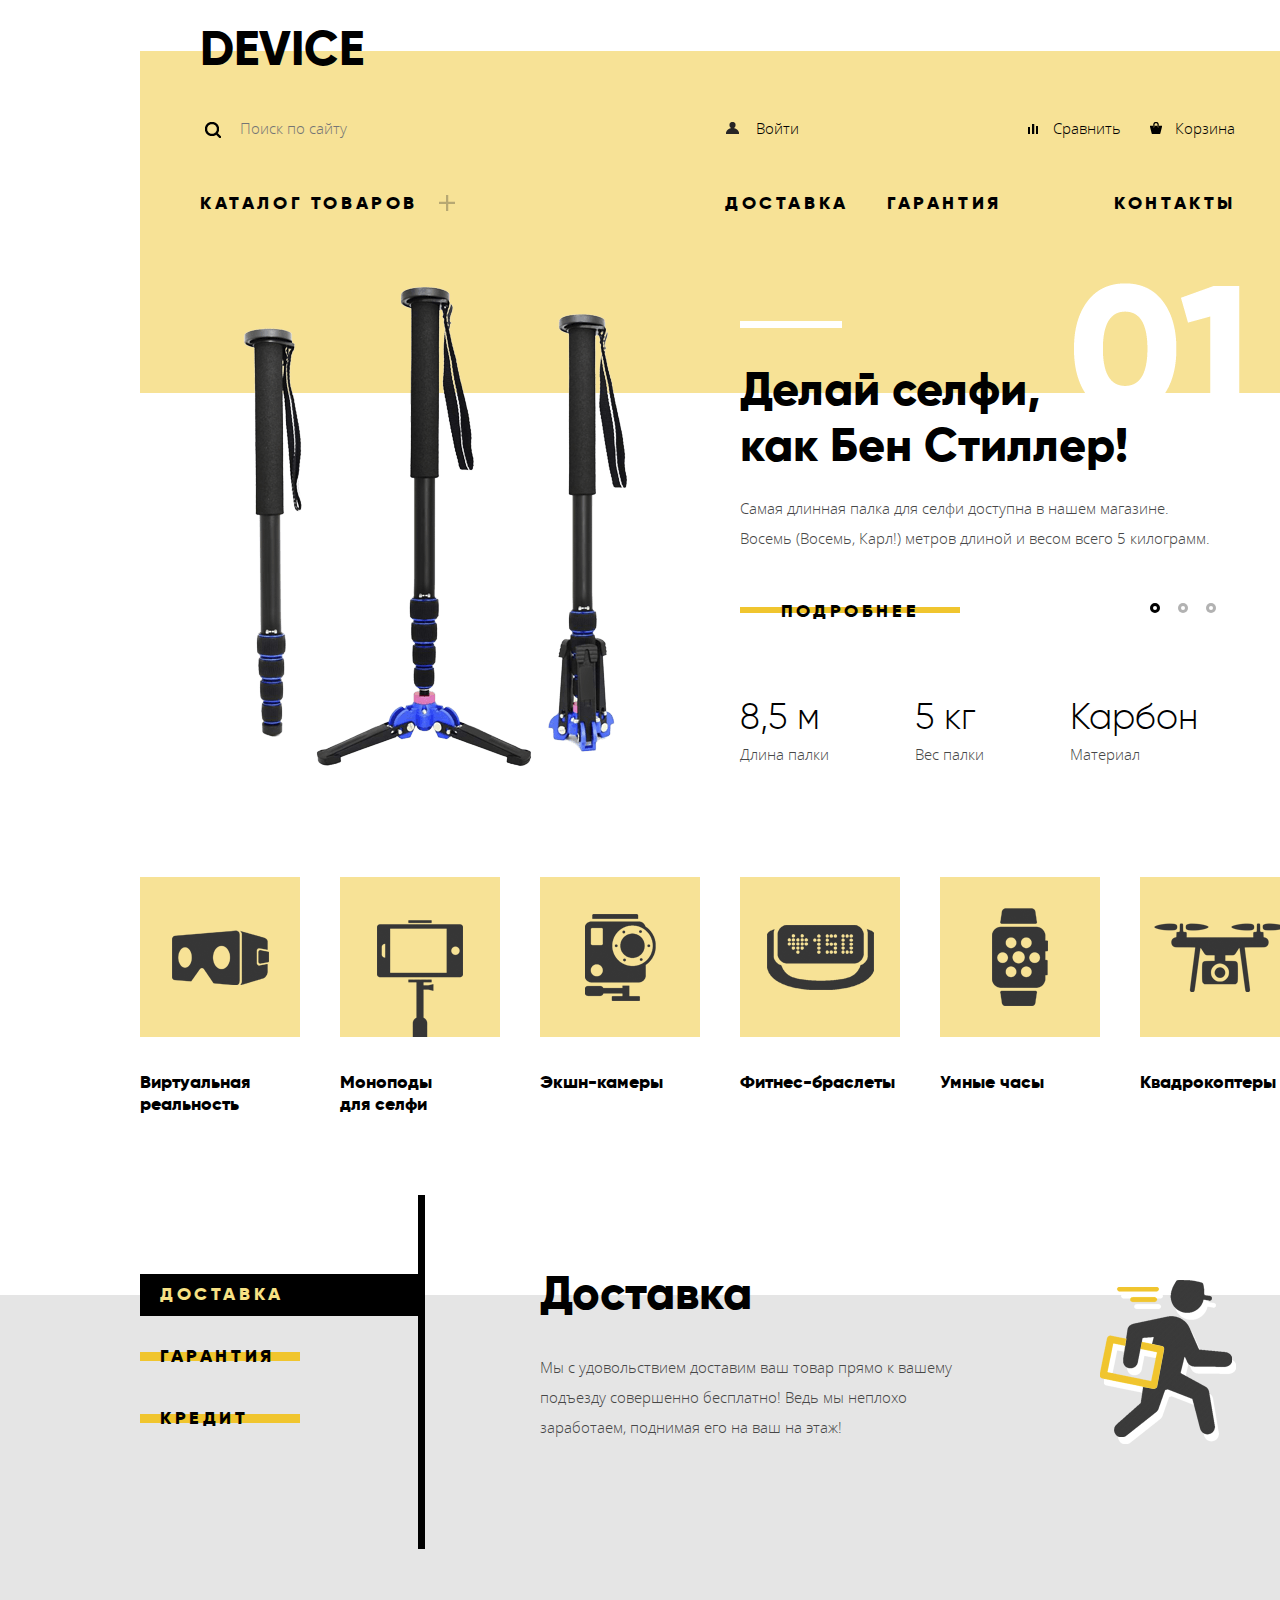
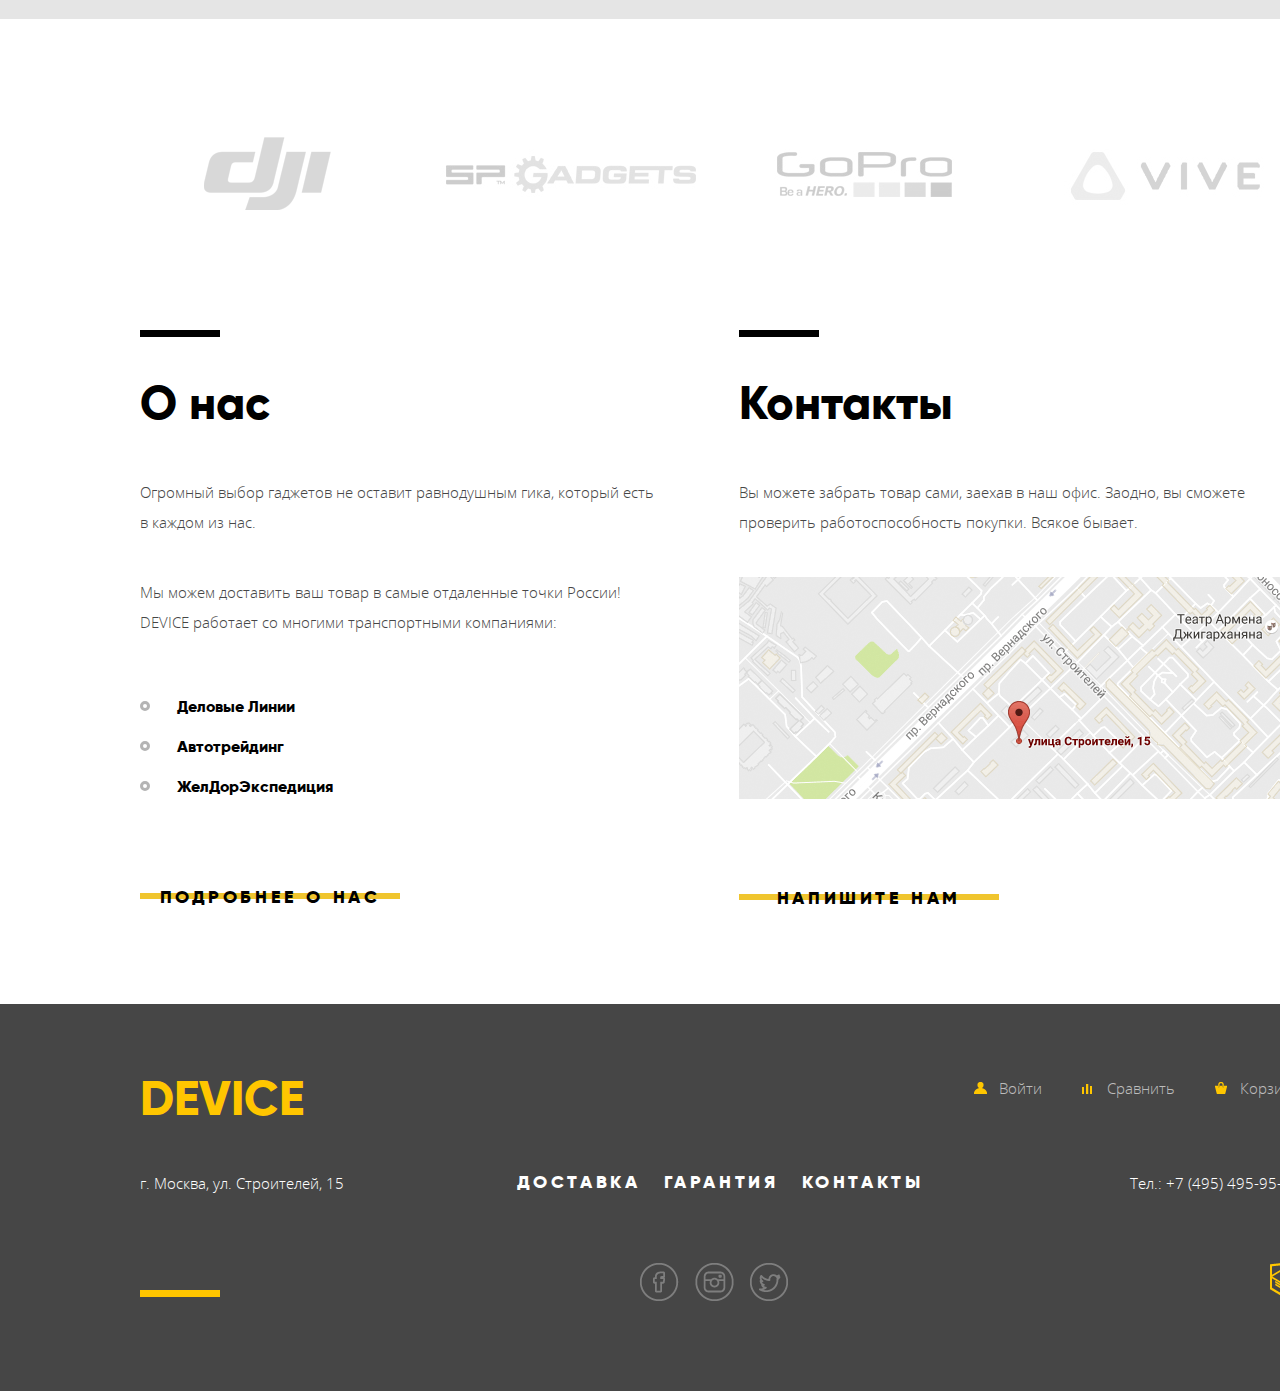
==== index.html @ eb2de102 "оформление в соответствии с макетом" ====
<!DOCTYPE html>
<html lang="ru">
  <head>
    <meta charset="utf-8">
    <title>HTML Academy: Девайс</title>
    <link href="css/normalize.css" rel="stylesheet">
    <link href="css/style.css" rel="stylesheet">
  </head>
  <body>
    <header class="main-header container">
      <section class="main-menu">
        <div class="menu-wrapper">
          <section class="logo">
            <a class="logo-link">Device</a>
          </section>
          <section class="user-menu">
            <section class="search">
              <form method="get">
                <div class="input-wrapper">
                  <label for="search-field">Поиск по сайту</label>
                  <input type="search" id="search-field" name="search" placeholder="Поиск по сайту">
                  <button class="search-btn" type="submit">Найти</button>
                </div>
              </form>
            </section>
            <section class="login">
              <div class="login-enter">
                <a class="login-enter-link" href="#">Войти</a>
              </div>
              <div class="login-info  login-info--hidden">
                <a class="login-info-username" href="#">Валентин Петухов</a>
                <a class="login-info-exit" href="#">Выйти</a>
              </div>
            </section>
            <section class="cart">
              <ul class="cart-list">
                <li class="cart-item">
                  <a href="#">Сравнить</a>
                </li>
                <li class="cart-item">
                  <a href="#">Корзина</a>
                </li>
              </ul>
            </section>
          </section>
          <nav class="main-navigation">
            <ul class="navigation-list">
              <li class="navigation-item  navigation-item--submenu">
                <a class="navigation-item--plus" href="#">Каталог товаров</a>
                <ul class="navigation-sublist">
                  <li class="sublist-item">
                    <a href="#">Виртуальная реальность</a>
                    <a href="catalog.html">Моноподы для селфи</a>
                    <a href="#">Экшн-камеры</a>
                  </li>
                  <li class="sublist-item">
                    <a href="#">Фитнес-браслеты</a>
                    <a href="#">Умные часы</a>
                  </li>
                  <li class="sublist-item">
                    <a href="#">Квадрокоптеры</a>
                  </li>
                </ul>
              </li>
              <li class="navigation-item">
                <a href="#">Доставка</a>
              </li>
              <li class="navigation-item">
                <a href="#">Гарантия</a>
              </li>
              <li class="navigation-item">
                <a href="#">Контакты</a>
              </li>
            </ul>
          </nav>
        </div>
      </section>
      <section class="slider-menu">
        <input type="radio" id="btn-1" name="toggle" checked>
        <input type="radio" id="btn-2" name="toggle">
        <input type="radio" id="btn-3" name="toggle">
        <div class="slider-controls">
          <label for="btn-1"></label>
          <label for="btn-2"></label>
          <label for="btn-3"></label>
        </div>
        <div class="slider-inner">
          <div class="slide">
            <div class="slider-foto">
              <img src="img/slider-1.png" width="384" height="486" alt="Палка для селфи">
            </div>
            <div class="slide-description">
              <b class="slide-title">Делай селфи,<br> как Бен Стиллер!</b>
              <p class="slide-text">Самая длинная палка для селфи доступна в нашем магазине. Восемь (Восемь, Карл!) метров длиной и весом всего 5 килограмм.</p>
              <a href="#" class="btn">Подробнее</a>
              <ul class="features-list">
                <li class="features-item">
                  <i>8,5 м</i>
                  <p> Длина палки</p>
                </li>
                <li class="features-item">
                  <i>5 кг</i>
                  <p>Вес палки</p>
                </li>
                <li class="features-item">
                  <i>Карбон</i>
                  <p>Материал</p>
                </li>
              </ul>
            </div>
          </div>
          <div class="slide">
            <div class="slider-foto">
              <img src="img/slider-2.png" width="345" height="485" alt="Фитнес-браслет">
            </div>
            <div class="slide-description">
              <b class="slide-title">Худеем<br> правильно!</b>
              <p class="slide-text">Мотивирующие фитнес-браслеты помогут найти в себе силы не пропускать занятия и соблюдать диету.</p>
              <a href="#" class="btn">Подробнее</a>
              <ul class="features-list">
                <li class="features-item">
                  <i>48 часов</i>
                  <p>Без подзарядки</p>
                </li>
              </ul>
            </div>
          </div>
          <div class="slide">
            <div class="slider-foto">
              <img src="img/slider-3.png" width="526" height="334" alt="Квадрокоптер">
            </div>
            <div class="slide-description">
              <b class="slide-title">Порхает как бабочка, жалит как пчела!</b>
              <p class="slide-text">Этот обычный, на первый взгляд, квадрокоптер оснащен мощным лазером, замаскированным под стандартную камеру.</p>
              <a href="#" class="btn">Подробнее</a>
              <ul class="features-list">
                <li class="features-item">
                  <i>800 м</i>
                  <p>Дальность полета</p>
                </li>
                <li class="features-item">
                  <i>50 м</i>
                  <p>Радиус поражения</p>
                </li>
              </ul>
            </div>
          </div>
        </div>
      </section>
    </header>
    <main>
      <section class="catalog container">
        <ul class="catalog-list">
          <li class="catalog-item">
            <a class="catalog-link" href="#">
              <div class="wrapper-img">
                <img src="img/popular-1.png" width="97" height="55" alt="Виртуальная реальность">
              </div>
              <p>Виртуальная реальность</p>
            </a>
          </li>
          <li class="catalog-item">
            <a class="catalog-link"  href="catalog.html">
              <div class="wrapper-img">
                <img src="img/popular-2.png" width="86" height="117" alt="Моноподы для селфи">
              </div>
              <p>Моноподы<br> для селфи</p>
            </a>
          </li>
          <li class="catalog-item">
            <a class="catalog-link"  href="#">
              <div class="wrapper-img">
                <img src="img/popular-3.png" width="71" height="87" alt="Экшн-камеры">
              </div>
              <p>Экшн-камеры</p>
            </a>
          </li>
          <li class="catalog-item">
            <a class="catalog-link"  href="#">
              <div class="wrapper-img">
                <img src="img/popular-4.png" width="107" height="65" alt="Фитнес-браслеты">
              </div>
              <p>Фитнес-браслеты</p>
            </a>
          </li>
          <li class="catalog-item">
            <a class="catalog-link"  href="#">
              <div class="wrapper-img">
                <img src="img/popular-5.png" width="56" height="98" alt="Умные часы">
              </div>
              <p>Умные часы</p>
            </a>
          </li>
          <li class="catalog-item">
            <a class="catalog-link"  href="#">
              <div class="wrapper-img">
                <img src="img/popular-6.png" width="132" height="69" alt="Квадрокоптеры">
              </div>
              <p>Квадрокоптеры</p>
            </a>
          </li>
        </ul>
      </section>
      <div class="service">
        <div class="container">
          <section class="service-slider">
            <input type="radio" id="delivery" name="menu"  checked>
            <input type="radio" id="guarant" name="menu">
            <input type="radio" id="credit" name="menu">
            <ul class="service-list">
              <li class="service-item">
                <label for="delivery">Доставка</label>
              </li>
              <li class="service-item">
                <label for="guarant">Гарантия</label>
              </li>
              <li class="service-item">
                <label for="credit">Кредит</label>
              </li>
            </ul>
            <div class="service-detals">
              <section class="service-features">
                <b class="service-features-title">Доставка</b>
                <p class="service-features-description">Мы с удовольствием доставим ваш товар прямо к вашему подъезду совершенно бесплатно! Ведь мы неплохо заработаем, поднимая его на ваш на этаж!</p>
              </section>
              <section class="service-features">
                <b class="service-features-title">Гарантия</b>
                <p class="service-features-description">Если из-за возгарания купленного у нас товара у вас сгорит дом — не переживайте, мы выдадим вам новый.<br> Товар, не дом, конечно же.</p>
              </section>
              <section class="service-features">
                <b class="service-features-title">Кредит</b>
                <p class="service-features-description">Залезть в долговую яму стало проще! Кредитные консультанты подберут для вас наиболее выгодные условия кредита. Выгодные для нашего банка, разумеется.</p>
              </section>
            </div>
          </section>
        </div>
      </div>
      <section class="brands container">
        <ul class="brands-list">
          <li class="brands-item">
            <a class="brands-link" href="#">dji
              <img class="brands--dji" src="img/logo-1.png" width="260" height="100" alt="dji">
            </a>
          </li>
          <li class="brands-item">
            <a class="brands-link" href="#">Adgets
              <img class="brands--Adgets" src="img/logo-2.png" width="260" height="100"  alt="Adgets">
            </a>
          </li>
          <li class="brands-item">
            <a class="brands-link" href="#">GoPro
              <img class="brands--GoPro" src="img/logo-3.png" width="260" height="100"  alt="GoPro">
            </a>
          </li>
          <li class="brands-item">
            <a class="brands-link" href="#">Vive
              <img class="brands--Vive" src="img/logo-4.png" width="260" height="100"  alt="Vive">
            </a>
          </li>
        </ul>
      </section>
      <div class="info-block container">
        <section class="about-us">
          <p class="info-block-title">О нас</p>
          <p class="info-block-text">Огромный выбор гаджетов не оставит равнодушным гика, который есть в каждом из нас.</p>
          <p class="info-block-text">Мы можем доставить ваш товар в самые отдаленные точки России! DEVICE работает со многими транспортными компаниями:</p>
          <ul class="transport-list">
            <li class="transport-item">Деловые Линии</li>
            <li class="transport-item">Автотрейдинг</li>
            <li class="transport-item">ЖелДорЭкспедиция</li>
          </ul>
          <a href="#" class="btn">Подробнее о нас</a>
        </section>
        <section class="contacts">
          <p class="info-block-title">Контакты</p>
          <p class="info-block-text">Вы можете забрать товар сами, заехав в наш офис. Заодно, вы сможете проверить работоспособность покупки. Всякое бывает.</p>
          <div class="map">
            <img src="img/map.png" width="560" height="222" alt="карта">
          </div>
          <a href="#" class="btn">Напишите нам</a>
        </section>
      </div>
    </main>
    <footer class="main-footer">
      <div class="footer-wrapper container">
        <section class="user-menu-footer">
          <section class="logo">
            <a class="logo-link  logo-link--color">Device</a>
          </section>
          <section class="user-cart">
            <ul class="user-cart-list">
              <li class="user-cart-item">
                <a href="#">Войти</a>
              </li>
              <li class="user-cart-item">
                <a href="#">Сравнить</a>
              </li>
              <li class="user-cart-item">
                <a href="#">Корзина</a>
              </li>
            </ul>
          </section>
        </section>
        <section class="contacts-footer">
          <div class="contacts-footer-adress">
            <p>г. Москва, ул. Строителей, 15 </p>
          </div>
          <ul class="contacts-footer-list">
            <li class="contacts-footer-item">
              <a href="#">Доставка</a>
            </li>
            <li class="contacts-footer-item">
              <a href="#">Гарантия</a>
            </li>
            <li class="contacts-footer-item">
              <a href="#">Контакты</a>
            </li>
          </ul>
          <div class="contacts-footer-phone">
            <p>Тел.: +7 (495) 495-95-95</p>
          </div>
        </section>
        <section class="social-footer">
          <ul class="social-footer-list">
            <li class="social-footer-item">
              <a href="#" class="btn-social btn-social-fb">Фэйсбук</a>
            </li>
            <li class="social-footer-item">
              <a href="#" class="btn-social btn-social-inst">Инстаграм</a>
            </li>
            <li class="social-footer-item">
              <a href="#" class="btn-social btn-social-tw">Твиттер</a>
            </li>
          </ul>
          <div class="html-academy">
            <a href="https://htmlacademy.ru/intensive/htmlcss">htmlacademy.ru
              <img src="img/htmlacademy.png" width="27" height="34" alt="HTML Academy">
            </a>
          </div>
        </section>
      </div>
    </footer>

    <div class="popup  popup--show">
      <form class="popup-form" action="#" method="post">
        <div class="half-width">
          <label for="field-name">Ваше имя:</label>
          <input type="text" name="name-post" id="field-name" placeholder="Представьтесь, пожалуйста">
        </div>
        <div class="half-width">
          <label for="field-email">Ваш e-mail:</label>
          <input type="text" name="email-post" id="field-email" placeholder="Для отправки ответа">
        </div>
        <label for="field-text">Текст письма:</label>
        <textarea name="text-post" id="field-text" rows="5" placeholder="В свободной форме"></textarea>
        <button class="button" type="submit">Отправить</button>
      </form>
      <button type="button" class="close">Закрыть</button>
    </div>

  </body>
</html>
---- css/style.css ----
/*==================================== FONTS ===========================================*/
@font-face {
  font-family: 'Open Sans';
  src: local('Open Sans'),
       local('Open-Sans'),
       url('../fonts/opensans.woff2') format('woff2'),
       url('../fonts/opensans.woff') format('woff');
  font-weight: 400;
  font-style: normal;
}

@font-face {
  font-family: 'Open Sans';
  src: local('Open Sans Light'),
       local('Open-Sans-Light'),
       url('../fonts/opensanslight.woff2') format('woff2'),
       url('../fonts/opensanslight.woff') format('woff');
  font-weight: 300;
  font-style: normal;
}

@font-face {
  font-family: 'Gilroy';
  src: local('Gilroy Light'),
       local('Gilroy-Light'),
       url('../fonts/gilroylight.woff2') format('woff2'),
       url('../fonts/gilroylight.woff') format('woff');
  font-weight: 300;
  font-style: normal;
}

@font-face {
  font-family: 'Gilroy';
  src: local('Gilroy ExtraBold'),
       local('Gilroy-ExtraBold'),
       url('../fonts/gilroyextrabold.woff2') format('woff2'),
       url('../fonts/gilroyextrabold.woff') format('woff');
  font-weight: 800;
  font-style: normal;
}

/*====/FONTS ====*/

html,
body {
  min-width: 1440px;
  margin: 0;
  padding: 0;
  font-family: "Open Sans", Arial, sans-serif;
  font-size: 15px;
  line-height: 30px;
  font-weight: 300;
  color: #464646;
}

.container {
  width: 1160px;
  margin: 0 auto;
  padding: 0 10px;
}

input[type="radio"] {
  display: none;
}


/*=============== HEADER =================*/

.main-header {
  padding-top: 20px;
}


/*======= MAIN-MENU =======*/
.main-menu {
  width: 100%;
  padding: 0 60px 60px;
  background-image: -webkit-linear-gradient(top, rgba(255, 255, 255, 0) 19px, #f7e296 19px);
  background-image: linear-gradient(to bottom, rgba(255, 255, 255, 0) 31px, #f7e296 19px);
  box-sizing: border-box;
}

.menu-wrapper {
  display: -webkit-box;
  display: -ms-flexbox;
  display: flex;
  -ms-flex-preferred-size: 1040px;
      flex-basis: 1040px;
  -ms-flex-wrap: wrap;
      flex-wrap: wrap;
  -ms-flex-negative: 0;
      flex-shrink: 0;
  -webkit-box-align: start;
      -ms-flex-align: start;
          align-items: flex-start;
}

.logo {
  width: 100%;
}

.logo-link {
  display: block;
  width: 165px;
  font-family: "Gilroy", Arial, sans-serif;
  font-size: 48px;
  line-height: 120%;
  font-weight: 800;
  color: #000000;
  text-transform: uppercase;
  text-decoration: none;
  cursor: pointer;
}

.logo-link:hover {
  opacity: 0.6;
}

.logo-link:active {
  opacity: 0.3;
}

.user-menu {
  display: -webkit-box;
  display: -ms-flexbox;
  display: flex;
  width: 100%;
  margin-top: 25px;
  align-items: baseline;
}

/*======= SEARCH =======*/

.search {
  width: 445px;
  margin-right: auto;
  font-family: "Open Sans", Arial, sans-serif;
  font-size: 15px;
  line-height: 36px;
  font-weight: 300;
}

.search form {
  display: flex;
  align-items: baseline;
  flex-shrink: 0;
}

.search label { /*скрытие текста*/
  position: absolute;
  width: 1px;
  height: 1px;
  margin: -1px;
  padding: 0;
  border: 0;
  clip: rect(0 0 0 0);
  overflow: hidden;
}

.input-wrapper {
  position: relative;
  width: 445px;
}

.search input[type="search"] {
  position: relative;
  width: 355px;
  padding: 7px 40px;
  font: inherit;
  color: #000000;
  background: #f7e296;
  border: none;
  cursor: pointer;
}

.input-wrapper::before {
  content: "";
  position: absolute;
  bottom: 14px;
  left: 5px;
  width: 17px;
  height: 17px;
  background: url("../img/spritesheet.png") no-repeat -5px -281px;
  z-index: 15;
}

.search-btn {
 display: none;
}

.search input[type="search"]:focus~.search-btn,
.search-btn:focus {
  display: inline-block;
  width: 85px;
  margin-left: -4px;
  padding: 5px 20px 7px;
  vertical-align: baseline;
  font: inherit;
  text-align: center;
  background: transparent;
  border: 2px solid #000000;
  box-sizing: border-box;
  cursor: pointer;
}

.search input[type="search"]:focus~.search-btn:hover {
  color: #ffffff;
  background: #000000;
}

.search-btn:active {
  display: inline-block;
  color: rgba(255, 255, 255, 0.3);
  background: #000000;
}


/*======= LOGIN =======*/

.login {
  position: relative;
  width: 222px;
  margin-right: auto;
}

.login-enter-link {
  display: block;
  padding-left: 30px;
  font-family: "Open Sans", Arial, sans-serif;
  font-size: 15px;
  line-height: 36px;
  font-weight: 300;
  color: #000000;
  text-decoration: none;
  cursor: pointer;
}

.login-enter-link::before,
.login-info-username::before {
  content: "";
  position: absolute;
  top: 12px;
  left: 0;
  width: 13px;
  height: 12px;
  background: url("../img/spritesheet.png") no-repeat -5px -355px;
}

.login-enter-link:hover,
.login-info-username:hover {
  opacity: 0.6;
}

.login-enter-link:active,
.login-info-username:active {
  opacity: 0.3;
}

.login-info {
  display: flex;
  flex-shrink: 0;
}

.login-info-username {
  width: 157px;
  margin-right: auto;
  padding-left: 30px;
  font-family: "Open Sans", Arial, sans-serif;
  font-size: 15px;
  line-height: 36px;
  font-weight: 300;
  color: #000000;
  text-decoration: none;
  cursor: pointer;
  overflow: hidden;
  white-space: nowrap;
  text-overflow: ellipsis;
}

.login-info-exit {
  width: 43px;
  margin: 0;
  padding: 0;
  font-family: "Open Sans", Arial, sans-serif;
  font-size: 15px;
  line-height: 36px;
  font-weight: 300;
  color: rgba(0, 0, 0, 0.3);
  text-decoration: none;
  cursor: pointer;
}

.login-info-exit:hover {
  color: rgba(0, 0, 0, 0.7);
}

.login-info-exit:active {
  color: #000000;
}

.login-info--hidden {
  display: none;
}

.login-enter--hidden {
  display: none;
}


/*======= CART =======*/

.cart {
  width: 212px;
}

.cart-list {
  display: flex;
  margin: 0;
  padding: 0;
  flex-shrink: 0;
  justify-content: space-between;
  align-items: baseline;
  list-style: none;
}

.cart-item {
  width: 90px;
}

.cart-item a {
  position: relative;
  display: block;
  padding-left: 25px;
  font-family: "Open Sans", Arial, sans-serif;
  font-size: 15px;
  line-height: 36px;
  font-weight: 300;
  color: #000000;
  text-decoration: none;
  cursor: pointer;
}

.cart-item a:hover {
  opacity: 0.6;
}

.cart-item a:active {
  opacity: 0.3;
}

.cart-item:first-of-type a::before {
  content: "";
  position: absolute;
  top: 14px;
  left: 0;
  width: 10px;
  height: 10px;
  background: url("../img/spritesheet.png") no-repeat -5px -69px;
}

.cart-item:last-of-type a::before {
  content: "";
  position: absolute;
  top: 12px;
  left: 0;
  width: 12px;
  height: 12px;
  background: url("../img/spritesheet.png") no-repeat -5px -25px;
}


/*======= NAVIGATION =======*/

.main-navigation {
  width: 100%;
  margin-top: 30px;
}

.navigation-list {
  display: -webkit-box;
  display: -ms-flexbox;
  display: flex;
  margin: 0;
  padding: 0;
  flex-wrap: wrap;
  list-style: none;
  box-sizing: border-box;
}

.navigation-item {
  width: 122px;
  margin-right: 40px;
}

.navigation-item:nth-child(4) {
  margin-right: 0;
  margin-left: 65px;
  text-align: right;
}

.navigation-item a {
  display: block;
  padding: 10px 0;
  font-family: "Gilroy", Arial, sans-serif;
  font-size: 18px;
  line-height: 120%;
  font-weight: 800;
  color: #000000;
  letter-spacing: 0.2em;
  text-transform: uppercase;
  text-decoration: none;
  cursor: pointer;
  box-sizing: border-box;
}

.navigation-item a:hover {
  opacity: 0.6;
}

.navigation-item a:active {
  opacity: 0.3;
}

.navigation-item--submenu {
  position: relative;
  width: 255px;
  margin-right: 270px;
}

.navigation-item--submenu a {
  padding-right: 33px;
}

.navigation-item--plus::before {
  content: "";
  position: absolute;
  top: 12px;
  right: 0;
  width: 16px;
  height: 16px;
  background: url("../img/plus.png") no-repeat 0 0;
  opacity: 0.3;
}

.navigation-item--submenu:hover .navigation-sublist,
.navigation-item--submenu:active .navigation-sublist{
  display: -webkit-box;
  display: -ms-flexbox;
  display: flex;
}

.navigation-sublist {
  position: absolute;
  left: -60px;
  display: none;
  width: 1160px;
  margin: 0;
  padding: 23px 0 38px 60px;;
  z-index: 15;
  background: #f7e296;
  box-sizing: border-box;
}

.sublist-item {
  display: inline-block;
  width: 180px;
  margin: 0;
  padding: 0;
  font-size: 0;
}

.sublist-item:nth-child(2) {
  margin-right: 20px;
  margin-left: 60px;
}

.sublist-item a {
  width: 100%;
  display: block;
  margin: 0;
  padding: 0;
  font-family: "Open Sans", Arial, sans-serif;
  font-size: 15px;
  line-height: 36px;
  font-weight: 300;
  color: #000000;
  text-decoration: none;
  text-transform: none;
  letter-spacing: normal;
}


/*======= SLIDER =======*/

.slider-menu {
  position: relative;
  margin-top: -1px;
  background: linear-gradient(to bottom, #f7e296 110px, rgba(255, 255, 255, 0) 110px);
}

.slider-controls {
  position: absolute;
  top: 320px;
  right: 70px;
  width: 80px;
}
.slider-controls label {
  display: inline-block;
  vertical-align: top;
  width: 10px;
  height: 10px;
  margin-right: 14px;
  border-radius: 50%;
  border: 3px solid rgba(0, 0, 0, 0.3);
  background: #ffffff;
  box-sizing: border-box;
  cursor: pointer;
}

#btn-1:checked~.slider-controls label[for=btn-1],
#btn-2:checked~.slider-controls label[for=btn-2],
#btn-3:checked~.slider-controls label[for=btn-3] {
  border-color: #000000;
}

.slider-inner {
  width: 100%;
  padding: 0 60px 0 30px;
  box-sizing: border-box;
}


#btn-1:checked~.slider-inner .slide:nth-child(1),
#btn-2:checked~.slider-inner .slide:nth-child(2),
#btn-3:checked~.slider-inner .slide:nth-child(3) {
  display: flex;
}

.slide {
  display: none;
  -ms-flex-preferred-size: 1040px;
      flex-basis: 1040px;
  -ms-flex-negative: 0;
      flex-shrink: 0;
  -webkit-box-pack: justify;
      -ms-flex-pack: justify;
          justify-content: space-between;
}

.slide:first-child {
  background: url("../img/01.png") no-repeat 100% 0;
}

.slide:nth-child(2) {
  background: url("../img/02.png") no-repeat 100% 0;
}

.slide:last-child {
  background: url("../img/03.png") no-repeat 100% 0;
}

.slider-foto {
  display: flex;
  width: 530px;
  min-height: 486px;
}

.slider-foto img {
  margin: auto;
}

.slide-description {
  width: 500px;
  align-self: flex-end;
}

.slide-title {
  position: relative;
  display: block;
  margin: 0;
  padding-top: 40px;
  font-family: "Gilroy", Arial, sans-serif;
  font-size: 47px;
  line-height: 120%;
  font-weight: 800;
  color: #000000;
}

.slide-title::before {
  content: "";
  position: absolute;
  top: 0;
  display: block;
  width: 100%;
  height: 7px;
  background-image: linear-gradient(to right, #ffffff 102px, transparent 102px);
}

.slide-text {
  margin: 20px 0 38px;
  padding-right: 22px;
  font-family: "Open Sans", Arial, sans-serif;
  font-size: 15px;
  line-height: 30px;
  font-weight: 300;
  color: #464646;
}

.btn {
  display: block;
  width: 220px;
  padding: 10px;
  font-family: "Gilroy", Arial, sans-serif;
  font-size: 18px;
  line-height: 120%;
  font-weight: 800;
  color: #000000;
  letter-spacing: 0.2em;
  text-align: center;
  text-transform: uppercase;
  text-decoration:  none;
  background-image: linear-gradient(to bottom, transparent 16px, #f0c52e 16px, #f0c52e 22px, transparent 22px);
  box-sizing: border-box;
  cursor: pointer;
}

.btn:hover {
  background: #f0c52e;
  transition: 0.3ms ease-in all;
}

.btn:active {
  color: rgba(0, 0, 0, 0.3);
}

.features-list {
  margin: 0;
  margin-top: 63px;
  padding: 0;
  list-style: none;
}

.features-item {
  display: inline-block;
  max-width: 155px;
  margin-right: 82px;
  font-family: "Open Sans", Arial, sans-serif;
  font-size: 15px;
  line-height: 30px;
  font-weight: 300;
  color: #464646;
}

.features-item:last-child {
  margin-right: 0;
}

.features-item i {
  margin: 0;
  font-family: "Gilroy", Arial, sans-serif;
  font-size: 36px;
  line-height: 120%;
  font-weight: 300;
  font-style: normal;
  color: #000000;
}

.features-item p {
  margin: 0;
  font: inherit;
}

/*============================== FOOTER =================================*/



.main-footer {
  padding-top: 66px;
  padding-bottom: 79px;
  background: #464646;
  color: #ffffff;
}

.footer-wrapper {
  display: -webkit-box;
  display: -ms-flexbox;
  display: flex;
  width: 1160px;
  -ms-flex-wrap: wrap;
      flex-wrap: wrap;
}

.user-menu-footer {
  display: -webkit-box;
  display: -ms-flexbox;
  display: flex;
  width: 1160px;
  -ms-flex-negative: 0;
      flex-shrink: 0;
}

.logo-link--color {
  color: #ffc600;
}

.logo-link--color:hover {
  opacity: 0.6;
}

.logo-link--color:active {
  opacity: 0.3;
}

.user-cart  {
  width: 400px;
  margin-left: auto;
}

.user-cart-list {
  display: flex;
  margin: 0;
  padding: 0;
  list-style: none;
}

.user-cart-item {
  max-width: 95px;
  margin-left: 40px;
}

.user-cart-item a {
  position: relative;
  display: block;
  padding-left: 25px;
  font-family: "Open Sans", Arial, sans-serif;
  font-size: 15px;
  line-height: 36px;
  font-weight: 300;
  color: rgba(243, 243, 243, 0.7);
  text-decoration: none;
  cursor: pointer;
}

.user-cart-item a:hover {
  color: rgba(243, 243, 243, 1);
}

.user-cart-item a:active {
  color: rgba(255, 255, 255, 0.3)
}

.user-cart-item:first-child a::before {
  content: "";
  position: absolute;
  top: 12px;
  left: 0;
  width: 13px;
  height: 12px;
  background: url("../img/spritesheet.png") no-repeat -5px -377px;
}

.user-cart-item:nth-child(2) a::before {
  content: "";
  position: absolute;
  top: 14px;
  left: 0;
  width: 10px;
  height: 10px;
  background: url("../img/spritesheet.png") no-repeat -5px -89px;
}

.user-cart-item:last-child a::before {
  content: "";
  position: absolute;
  top: 12px;
  left: 0;
  width: 12px;
  height: 12px;
  background: url("../img/spritesheet.png") no-repeat -5px -47px;
}

.user-cart-item a:hover::before {
  opacity: 0.6;
}

.user-cart-item a:active::before {
  opacity: 0.3;
}

.contacts-footer {
  display: -webkit-box;
  display: -ms-flexbox;
  display: flex;
  width: 1160px;
  margin-top: 25px;
  -ms-flex-negative: 0;
      flex-shrink: 0;
  justify-content: space-between;
}

.contacts-footer-adress,
.contacts-footer-phone {
  width: 210px;
  font-family: "Open Sans", Arial, sans-serif;
  font-size: 15px;
  line-height: 30px;
  font-weight: 300;
  color: #ffffff;
}

.contacts-footer-phone p {
  text-align: right;
}

.contacts-footer-list {
  display: flex;
  width: 430px;
  margin: 0;
  padding: 0;
  flex-wrap: wrap;
  flex-shrink: 0;
  align-items: center;
  list-style: none;
}

.contacts-footer-item {
  max-width: 125px;
  margin: 0 auto;
}

.contacts-footer-item a {
  display: block;
  margin: 0;
  font-family: "Gilroy", Arial, sans-serif;
  font-size: 18px;
  line-height: 120%;
  font-weight: 800;
  letter-spacing: 0.2em;
  color: #ffffff;
  text-decoration: none;
  text-transform: uppercase;
}

.contacts-footer-item a:hover {
  opacity: 0.6;
}

.contacts-footer-item a:active {
  opacity: 0.3;
}

.social-footer {
  position: relative;
  display: -webkit-box;
  display: -ms-flexbox;
  display: flex;
  width: 1160px;
  margin-top: 50px;
  -ms-flex-negative: 0;
      flex-shrink: 0;
  -webkit-box-pack: end;
      -ms-flex-pack: end;
          justify-content: flex-end;
}

.social-footer::before {
  content: "";
  position: absolute;
  bottom: 15px;
  left: 0;
  width: 80px;
  height: 7px;
  background: #ffc600;
}

.social-footer-list {
  display: flex;
  width: 425px;
  margin: 0 auto;
  margin-left: 370px;
  padding: 0;
  flex-shrink: 0;
  justify-content: center;
  list-style: none;
}

.social-footer-item {
  width: 40px;
  margin-right: 15px;
}

.btn-social {
  position: relative;
  display: block;
  font-size: 0;
  width: 39px;
  height: 38px;
  background: #464646 url("../img/spritesheet.png") no-repeat center;
  opacity: 0.3;
}

.btn-social-fb {
  background-position: -5px -109px;
}

.btn-social-inst {
  background-position: -5px -201px;
}

.btn-social-tw {
  background-position: -5px -307px;
}

.btn-social:hover {
  opacity: 1;
}

.btn-social:active {
  opacity: 0.1;
}

.html-academy {
  width: 30px;
}

.html-academy a {
  font-size: 0;
}

.html-academy:hover {
  opacity: 0.6;
}

.html-academy:active {
  opacity: 0.3;
}



/*=============================== MAIN ===================================*/



/*======= CATALOG =======*/
.catalog-list {
  display: -webkit-box;
  display: -ms-flexbox;
  display: flex;
  width: 100%;
  margin: 0;
  margin-top: 108px;
  padding: 0;
  flex-wrap: wrap;
  -webkit-box-pack: start;
      -ms-flex-pack: start;
          justify-content: flex-start;
  -ms-flex-negative: 0;
      flex-shrink: 0;
  list-style: none;
}

.catalog-item {
  width: 160px;
  margin-right: 40px;
}

.catalog-item:nth-child(6n) {
  margin-right: 0;
}

.catalog-link {
  display: block;
  margin: 0;
  font-family: "Gilroy", Arial, sans-serif;
  font-size: 18px;
  line-height: 120%;
  font-weight: 800;
  color: #000000;
  text-decoration: none;
  cursor: pointer;
}

.catalog-link p {
  margin: 0;
  margin-top: 35px;
  font: inherit;
  text-align: left;
}

.wrapper-img {
  display: -webkit-box;
  display: -ms-flexbox;
  display: flex;
  width: 160px;
  height: 160px;
  -webkit-box-pack: center;
      -ms-flex-pack: center;
          justify-content: center;
  -webkit-box-align: center;
      -ms-flex-align: center;
          align-items: center;
  background: #f7e296;
}

.wrapper-img img {
  display: block;
}

.catalog-item:nth-child(2) .wrapper-img {
  -webkit-box-align: end;
      -ms-flex-align: end;
          align-items: flex-end;
}

.catalog-link:active p,
.catalog-link:active img {
  opacity: 0.3;
}

.catalog-link:hover .wrapper-img,
.catalog-link:active .wrapper-img {
  background: #f0c52e;
}


/*======= SERVICE =======*/
.service {
  margin-top: 80px;
  padding-bottom: 70px;
  background-image: -webkit-linear-gradient(top, rgba(255, 255, 255, 0) 100px, #e5e5e5 100px);
  background-image: linear-gradient(to bottom, rgba(255, 255, 255, 0) 100px, #e5e5e5 100px);
}

.service-slider {
  position: relative;
  display: -webkit-box;
  display: -ms-flexbox;
  display: flex;
  width: 100%;
  -webkit-box-pack: justify;
      -ms-flex-pack: justify;
          justify-content: space-between;
}

.service-list {
  width: 285px;
  margin: 0;
  padding: 0;
  padding-top: 79px;
  padding-bottom: 90px;
  list-style: none;
  border-right: 7px solid #000000;
  box-sizing: border-box;
}

.service-item {
  width: 100%;
  margin: 0;
  margin-bottom: 20px;
  /*padding: 10px 20px;*/
  font-family: "Gilroy", Arial, sans-serif;
  font-size: 18px;
  line-height: 120%;
  font-weight: 800;
  letter-spacing: 0.2em;
  color: #000000;
  text-transform: uppercase;
  background: transparent;
  box-sizing: border-box;
}

.service-item label {
  display: block;
  width: 160px;
  margin: 0;
  padding: 10px 20px;
  font: inherit;
  background-image: linear-gradient(to bottom, transparent 16px, #f0c52e 16px, #f0c52e 25px, transparent 25px);
  box-sizing: border-box;
  cursor: pointer;
}

.service-item label:hover {
  background: #f0c52e;
}

.service-item label:active {
  width: 100%;
  color: #f7e184;
  background: #000000;
}

#delivery:checked~.service-list .service-item:first-child label,
#guarant:checked~.service-list .service-item:nth-child(2) label,
#credit:checked~.service-list .service-item:last-child label {
  width: 100%;
  color: #f7e184;
  background: #000000;
}

.service-detals {
  width: 760px;
  margin-top: 50px;
}

.service-features {
  display: none;
  padding: 20px 0;
}

.service-features:first-child {
  background: url("../img/delivery.png") no-repeat 560px 35px;
}

.service-features:nth-child(2) {
  background: url("../img/warranty.png") no-repeat 560px 10px;
}

.service-features:last-child {
  background: url("../img/credit.png") no-repeat 560px 10px;
}

#delivery:checked~.service-detals .service-features:first-child,
#guarant:checked~.service-detals .service-features:nth-child(2),
#credit:checked~.service-detals .service-features:last-child {
  display: block;
}

.service-features-title {
  display: block;
  margin: 0;
  font-family: "Gilroy", Arial, sans-serif;
  font-size: 47px;
  line-height: 120%;
  font-weight: 800;
  color: #000000;
}

.service-features-description {
  width: 555px;
  margin: 0;
  margin-top: 30px;
  padding-right: 132px;
  font-family: "Open Sans", Arial, sans-serif;
  font-size: 15px;
  line-height: 30px;
  font-weight: 300;
  color: #464646;
  box-sizing: border-box;
}



/*======= BRANDS =======*/

.brands {
  margin-top: 106px;
}

.brands-list {
  display: -webkit-box;
  display: -ms-flexbox;
  display: flex;
  width: 100%;
  margin: 0;
  padding: 0;
  -ms-flex-negative: 0;
      flex-shrink: 0;
  list-style: none;
  box-sizing: border-box;
}

.brands-item {
  width: 260px;
  margin-right: 40px;
}

.brands-item:nth-child(4n) {
  margin-right: 0;
}

.brands-link {
  font-size: 0;
  cursor: pointer;
}


.brands-link:hover .brands--dji{
  background: url("../img/logo-1-color .png") no-repeat 50%;
}

.brands-link:hover .brands--Adgets {
  background: url("../img/logo-2-color.png") no-repeat 50%;
}

.brands-link:hover .brands--GoPro {
  background: url("../img/logo-3-color.png") no-repeat 50%;
}

.brands-link:hover .brands--Vive {
  background: url("../img/logo-4-color.png") no-repeat 50%;
}



/*======= INFO =======*/

.info-block {
  display: -webkit-box;
  display: -ms-flexbox;
  display: flex;
  width: 1160px;
  margin-top: 90px;
  margin-bottom: 85px;
  flex-shrink: 0;
  -webkit-box-pack: justify;
      -ms-flex-pack: justify;
          justify-content: space-between;
}

.about-us {
  width: 515px;
}

.contacts {
  width: 561px;
}

.info-block-title {
  position: relative;
  margin: 0;
  margin-bottom: 45px;
  padding-top: 45px;
  font-family: "Gilroy", Arial, sans-serif;
  font-size: 47px;
  line-height: 120%;
  font-weight: 800;
  color: #000000;
}

.info-block-title::before {
  content: "";
  position: absolute;
  top: 0;
  display: block;
  width: 100%;
  height: 7px;
  background-image: linear-gradient(to right, #000000 80px, transparent 80px);
}

.info-block-text {
  margin: 40px 0;
  font-family: "Open Sans", Arial, sans-serif;
  font-size: 15px;
  line-height: 30px;
  font-weight: 300;
  color: #464646;
}

.transport-list {
  display: flex;
  width: 100%;
  margin: 0;
  margin-top: 50px;
  padding: 0;
  flex-wrap: wrap;
  list-style: none;
}

.transport-item {
  position: relative;
  width: 100%;
  margin: 0;
  padding: 0 37px;
  font-family: "Gilroy", Arial, sans-serif;
  font-size: 16px;
  line-height: 40px;
  font-weight: 800;
  color: #000000;
}

.transport-item::before {
  content: "";
  position: absolute;
  top: 14px;
  left: 0;
  width: 4px;
  height: 4px;
  background: #ffffff;
  border: 3px solid #b4b4b4;
  border-radius: 50%;
}

.info-block .btn {
  width: 260px;
  margin-top: 70px;
}



/*==================================== CATALOG.HTML ======================================*/


/*=============== MAIN =================*/

.title-catalog h1 {
  margin: 0;
  margin-top: 45px;
  margin-left: 60px;
  font-family: "Gilroy", Arial, sans-serif;
  font-size: 47px;
  line-height: 120%;
  font-weight: 800;
  color: #000000;
}

.breadcrumbs {
  margin-top: 14px;
  margin-bottom: 50px;
}

.breadcrumbs-list {
  display: -webkit-box;
  display: -ms-flexbox;
  display: flex;
  width: 100%;
  margin: 0;
  margin-left: 60px;
  padding: 0;
  list-style: none;
}

.breadcrumbs-item {
  max-width: 200px;
  margin-right: 20px;
}

.breadcrumbs-item a {
  margin: 0;
  padding-right: 18px;
  font-family: "Open Sans", Arial, sans-serif;
  font-size: 14px;
  line-height: 36px;
  font-weight: 300;
  color: rgba(0, 0, 0, 0.3);
  text-decoration: none;
}

.breadcrumbs-item span {
  font-weight: bold;
  color: #000000;
}




/*=============== FILTER =================*/


.inner-wrapper {
  display: -webkit-box;
  display: -ms-flexbox;
  display: flex;
  width: 1440px;
  margin: 0 auto;
}

.filter {
  width: 468px;
  background-image: -webkit-linear-gradient(top, #dbdbdb 69px, #efefef 19px);
  background-image: linear-gradient(to bottom, #dbdbdb 69px, #efefef 19px);
}

.filter-wrapper {
  width: 328px;
  margin: 0;
  margin-left: auto;
  padding-left: 60px;
  padding-right: 68px;
  box-sizing: border-box;
}

.filter-title {
  margin: 0;
  padding: 25px 0;
  font-family: "Gilroy", Arial, sans-serif;
  font-size: 16px;
  line-height: 120%;
  font-weight: 800;
  letter-spacing: 0.2em;
  color: #000000;
  text-transform: uppercase;
}

/*======= ФИЛЬТР ЦЕНЫ =======*/

.filter-cost {
  width: 200px;
  margin-top: 70px;
  border-top: 2px solid #000000;
  box-sizing: border-box;
}

.filter-name {
  margin: 0;
  padding: 15px 0;
  font-family: "Gilroy", Arial, sans-serif;
  font-size: 16px;
  line-height: 120%;
  font-weight: 800;
  color: #000000;
  box-sizing: border-box;
}

.range-controls {
  position: relative;
  margin-top: 20px;
}

.range-controls .scale {
  height: 2px;
  background: #dbdbdb;
}

.range-controls .bar {
  width: 55%;
  height: 2px;
  background: #91c92f;
}

.range-controls .toggle {
  position: absolute;
  top: -7px;
  left: 0;
  width: 15px;
  height: 15px;
  border: 2px solid #000000;
  border-radius: 50%;
  background: #efefef;
  box-sizing: border-box;
  cursor: pointer;
}

.range-controls .toggle-max {
  left: 110px;
}

.range-controls .toggle:active {
  background: #7eae29;
  border: 3px solid #ffffff;
  box-shadow: 0 5px 5px 0 rgba(0, 0, 0, 0.75);
}

.price-controls {
  display: flex;
  width: 100%;
  margin-top: 10px;
  flex-shrink: 0;
}

.price-controls label {
  position: absolute;
  width: 1px;
  height: 1px;
  margin: -1px;
  padding: 0;
  border: 0;
  clip: rect(0 0 0 0);
  overflow: hidden;
}

.price-controls input {
  width: 90px;
  height: 14px;
  font-family: "Gilroy", Arial, sans-serif;
  font-size: 14px;
  line-height: 122px;
  font-weight: 300;
  color: rgba(0, 0, 0, 0.2);
  background: transparent;
  border: none;
}




/*======= CHECKBOX FILTER =======*/

.filter-color {
  margin-top: 40px;
  border-top: 2px solid #000000;
}

input[type="checkbox"] {
  display: none;
}

.filter-color-list {
  display: -webkit-box;
  display: -ms-flexbox;
  display: flex;
  width: 100%;
  margin: 0;
  margin-top: 7px;
  padding: 0;
  -ms-flex-wrap: wrap;
      flex-wrap: wrap;
  -ms-flex-negative: 0;
      flex-shrink: 0;
  -ms-flex-line-pack: justify;
      align-content: space-between;
  list-style: none;
}

.filter-color-item {
  width: 100%;
}

.filter-color-item label {
  position: relative;
  margin: 0;
  padding: 0;
  padding-left: 42px;
  font-family: "Open Sans", Arial, sans-serif;
  font-size: 14px;
  line-height: 40px;
  font-weight: 300;
  color: #000000;
}

.filter-color-item label::before {
  content: "";
  position: absolute;
  top: 0;
  left: 0;
  width: 21px;
  height: 21px;
  background: #dbdbdb;
}

input[type="checkbox"]:checked+label::after {
  content: "";
  position: absolute;
  top: 3px;
  left: 9px;
  width: 2px;
  height: 7px;
  border: 2px solid #000000;
  border-left-color: transparent;
  border-top-color: transparent;
  transform: rotate(45deg);
}

.filter-color-item label:hover::before {
  background: #cecece;
}

.filter-color-item label:active::before {
  background: #c4c4c4;
}

/*======= RADIO FILTER =======*/

.filter-bluetooth {
  margin-top: 42px;
  border-top: 2px solid #000000;
}

.filter-bluetooth-list {
  display: -webkit-box;
  display: -ms-flexbox;
  display: flex;
  width: 100%;
  margin: 0;
  margin-top: 7px;
  padding: 0;
  -ms-flex-wrap: wrap;
      flex-wrap: wrap;
  -ms-flex-negative: 0;
      flex-shrink: 0;
  -ms-flex-line-pack: justify;
      align-content: space-between;
  list-style: none;
}

.filter-bluetooth-item {
  width: 100%;
}

.filter-bluetooth-item label {
  position: relative;
  margin: 0;
  padding: 0;
  padding-left: 42px;
  font-family: "Open Sans", Arial, sans-serif;
  font-size: 14px;
  line-height: 40px;
  font-weight: 300;
  color: #000000;
}

.filter-bluetooth-item label::before {
  content: "";
  position: absolute;
  top: 0;
  left: 0;
  width: 23px;
  height: 23px;
  background: transparent;
  border: 2px solid #c6c6c6;
  border-radius: 50%;
  box-sizing: border-box;
}

input[type="radio"]:checked+label::after {
  content: "";
  position: absolute;
  top: 7px;
  left: 7px;
  width: 9px;
  height: 9px;
  background: transparent;
  border: 2px solid #000000;
  border-radius: 50%;
  box-sizing: border-box;
}

.filter-bluetooth-item label:hover::before {
  border-color: #cecece;
}

.filter-bluetooth-item label:active::before {
  border-color: #acacac;
}

.filter-btn {
  width: 200px;
  margin-top: 40px;
  background-image: linear-gradient(to bottom, #efefef 16px, #f0c52e 16px, #f0c52e 22px, #efefef 22px);
  border: none;
}




/*=============== CONTENT-CATALOG =================*/


.content-catalog {
  width: 972px;
  background-image: -webkit-linear-gradient(top, #ebebeb 69px, #ffffff 19px);
  background-image: linear-gradient(to bottom, #ebebeb 69px, #ffffff 19px);
}

.content-catalog-wrapper {
  width: 760px;
  margin: 0;
  margin-left: 72px;
}



/*=============== SORTING =================*/

.sorting {
  display: -webkit-box;
  display: -ms-flexbox;
  display: flex;
  width: 100%;
  padding: 25px 0;
}

.sorting-title {
  display: block;
  margin: 0;
  padding: 0;
  font-family: "Gilroy", Arial, sans-serif;
  font-size: 16px;
  line-height: 120%;
  font-weight: 700;
  letter-spacing: 0.2em;
  color: #000000;
  text-transform: uppercase;
}

.sorting-list {
  display: -webkit-box;
  display: -ms-flexbox;
  display: flex;
  margin: 0;
  margin-left: 56px;
  margin-right: auto;
  padding: 0;
  list-style: none;
}

.sorting-item {
  max-width: 120px;
  margin-right: 30px;
}

.sorting-item a {
  display: block;
  font-family: "Open Sans", Arial, sans-serif;
  font-size: 14px;
  line-height: 18px;
  font-weight: 400;
  color: rgba(0, 0, 0, 0.3);
  text-decoration: none;
}

.sorting-item a:hover {
 color: rgba(0, 0, 0, 0.6);
}

.sorting-item .active,
.sorting-item a:active {
 color: rgba(0, 0, 0, 1);
}

.sorting-sign {
  display: -webkit-box;
  display: -ms-flexbox;
  display: flex;
  max-width: 65px;
  margin: 0;
  padding: 0;
  -webkit-box-pack: justify;
      -ms-flex-pack: justify;
          justify-content: space-between;
  list-style: none;
}

.sign-item {
  width: 20px;
  margin-right: 25px;
}

.sign-item:first-of-type {
  padding-top: 5px;
}

.sign-item:last-of-type {
  margin-top: -4px;
}

.sign-item a {
  position: relative;
  display: block;
  width: 15px;
  height: 15px;
  font-size: 0;
  background: #cccccc;
  transform: rotate(45deg);
}

.sign-item .active {
  background: #000000;
}

.sign-up::before {
  content: "";
  position: absolute;
  top: 0;
  left: 7px;
  width: 30px;
  height: 30px;
  background: #ebebeb;
  transform: rotate(45deg);
}

.sign-down::before {
  content: "";
  position: absolute;
  top: -10px;
  left: -10px;
  width: 20px;
  height: 20px;
  background: #ebebeb;
  transform: rotate(45deg);
}

.sign-item a:hover {
  background: #999999;
}

.sign-item a:active {
  background: #000000;
}



/*=============== SHOP-ITEMS =================*/

.shop-items {
  margin: 0;
  margin-top: 70px;
  margin-bottom: 43px;
}

.shop-items-list {
  display: -webkit-box;
  display: -ms-flexbox;
  display: flex;
  width: 100%;
  margin: 0;
  padding: 0;
  -ms-flex-wrap: wrap;
      flex-wrap: wrap;
  -ms-flex-negative: 0;
      flex-shrink: 0;
  -ms-flex-line-pack: justify;
      align-content: space-between;
  list-style: none;
}

.shop-items-list li {
  position: relative;
  width: 360px;
  margin: 0;
  margin-right: 40px;
  margin-bottom: 50px;
  cursor: pointer;
}

.shop-items-list li:nth-child(2n) {
  margin-right: 0;
}
.shop-items-list li:nth-last-child(-n+2) {
  margin-bottom: 0;
}

.shop-items-list li:hover .items-add {
  display: -webkit-box;
  display: -ms-flexbox;
  display: flex;
}

.items-foto img {
  display: block;
}

.items-description {
  display: -webkit-box;
  display: -ms-flexbox;
  display: flex;
  width: 100%;
  margin-top: 35px;
  -webkit-box-pack: justify;
      -ms-flex-pack: justify;
          justify-content: space-between;
  -webkit-box-align: baseline;
      -ms-flex-align: baseline;
          align-items: baseline;
}

.items-name {
  display: block;
  width: 255px;
  text-decoration: none;
}

.items-name h2 {
  margin: 0;
  font-family: "Gilroy", Arial, sans-serif;
  font-size: 18px;
  line-height: 120%;
  font-weight: 800;
  color: #000000;
}

.items-price {
  margin: 0;
  font-family: "Gilroy", Arial, sans-serif;
  font-size: 16px;
  line-height: 120%;
  font-weight: 300;
  font-style: normal;
  color: #464646;
}

.items-add {
  position: absolute;
  top: 0;
  display: none;
  width: 360px;
  height: 380px;
  -ms-flex-wrap: wrap;
      flex-wrap: wrap;
  -ms-flex-line-pack: center;
      align-content: center;
  background: rgba(243, 243, 243, 0.7);
}

.items-add a {
  width: 200px;
  margin: auto;
}

.items-comparison {
  width: 100%;
  margin: auto;
  font-family: "Open Sans", Arial, sans-serif;
  font-size: 13px;
  line-height: 36px;
  font-weight: 300;
  color: rgba(0, 0, 0, 0.5);
  text-align: center;
  text-decoration: none;
}

.items-comparison:hover {
  color: rgba(0, 0, 0, 1);
}

.items-comparison:active {
  color: rgba(0, 0, 0, 0.2);
}

.shop-items-article--new::before {
  content: "new";
  position: absolute;
  top: 30px;
  right: 28px;
  width: 60px;
  height: 60px;
  font-family: "Gilroy", Arial, sans-serif;
  font-size: 14px;
  line-height: 53px;
  font-weight: 800;
  letter-spacing: 0.05em;
  color: rgba(0, 0, 0, 0.2);
  text-align: center;
  text-transform: uppercase;
  border: 2px solid rgba(0, 0, 0, 0.2);
  border-radius: 50%;
  box-sizing: border-box;
}


/*=============== PAGINATOR =================*/


.pagination {
  margin-bottom: 75px;
}

.pagination-list {
  display: -webkit-box;
  display: -ms-flexbox;
  display: flex;
  width: 100%;
  margin: 0;
  padding: 0;
  align-items: center;
  background: #ebebeb;
  list-style: none;
  box-sizing: border-box;
}

.pagination-item {
  max-width: 137px;
  margin-right: 30px;
}

.pagination-item a {
  display: block;
  font-family: "Gilroy", Arial, sans-serif;
  font-size: 16px;
  line-height: 120%;
  font-weight: 800;
  letter-spacing: 0.2em;
  color: rgba(0, 0, 0, 0.3);
  text-decoration: none;
  text-transform: uppercase;
}

.pagination-item a:hover {
  color: rgba(0, 0, 0, 0.6);
}

.pagination-item a:active {
  color: rgba(0, 0, 0, 1);
}

.pagination-item--prev {
  margin-right: auto;
}

.pagination-item--prev a,
.pagination-item--next a {
  width: 137px;
  padding: 30px;
  box-sizing: border-box;
}

.pagination-item--next {
  margin-left: auto;
  margin-right: 0;
}

.pagination-item .active {
  color: rgba(0, 0, 0, 1);
}

.pagination-item--prev a:hover,
.pagination-item--next a:hover {
  background: #d9d9d9;
  color: rgba(0, 0, 0, 1);
}

.pagination-item--prev a:active,
.pagination-item--next a:active {
  color: rgba(0, 0, 0, 0.3);
}




/*=============== POPUP =================*/

.popup {
  display: none;
}
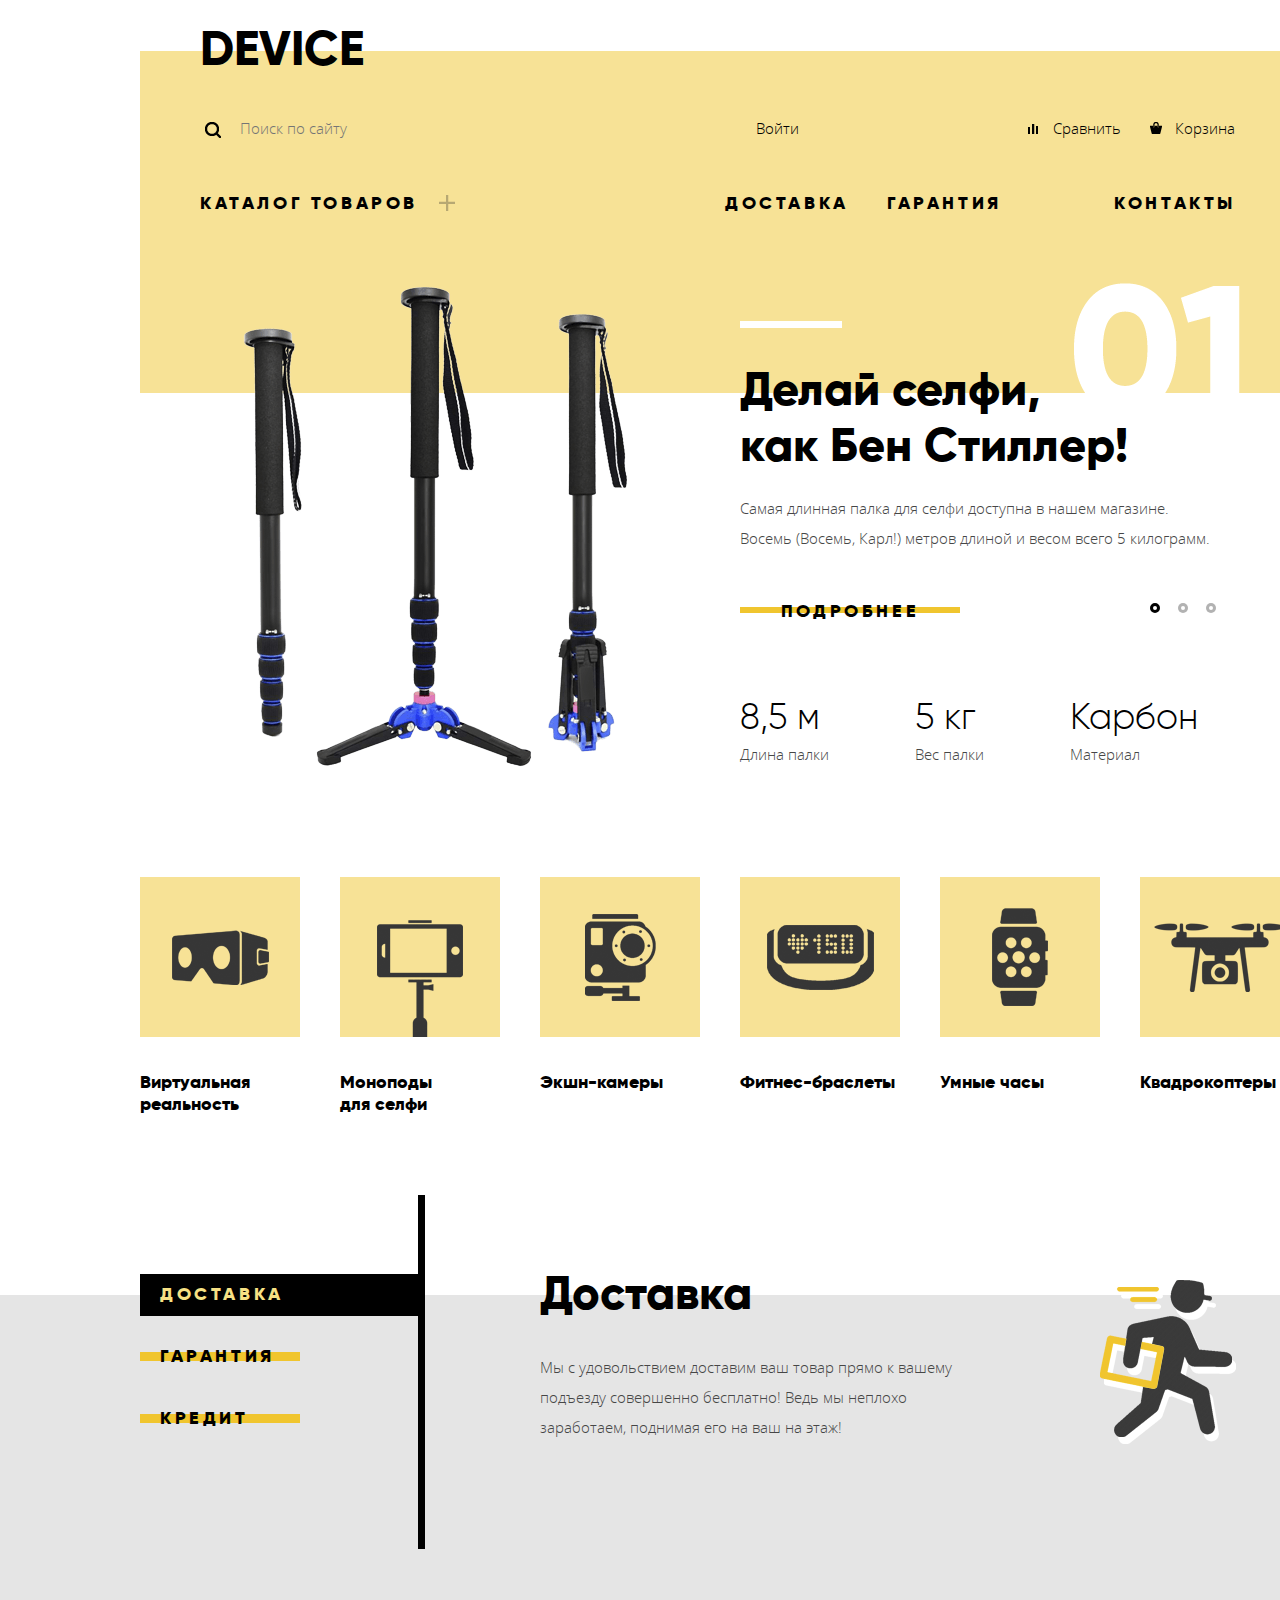
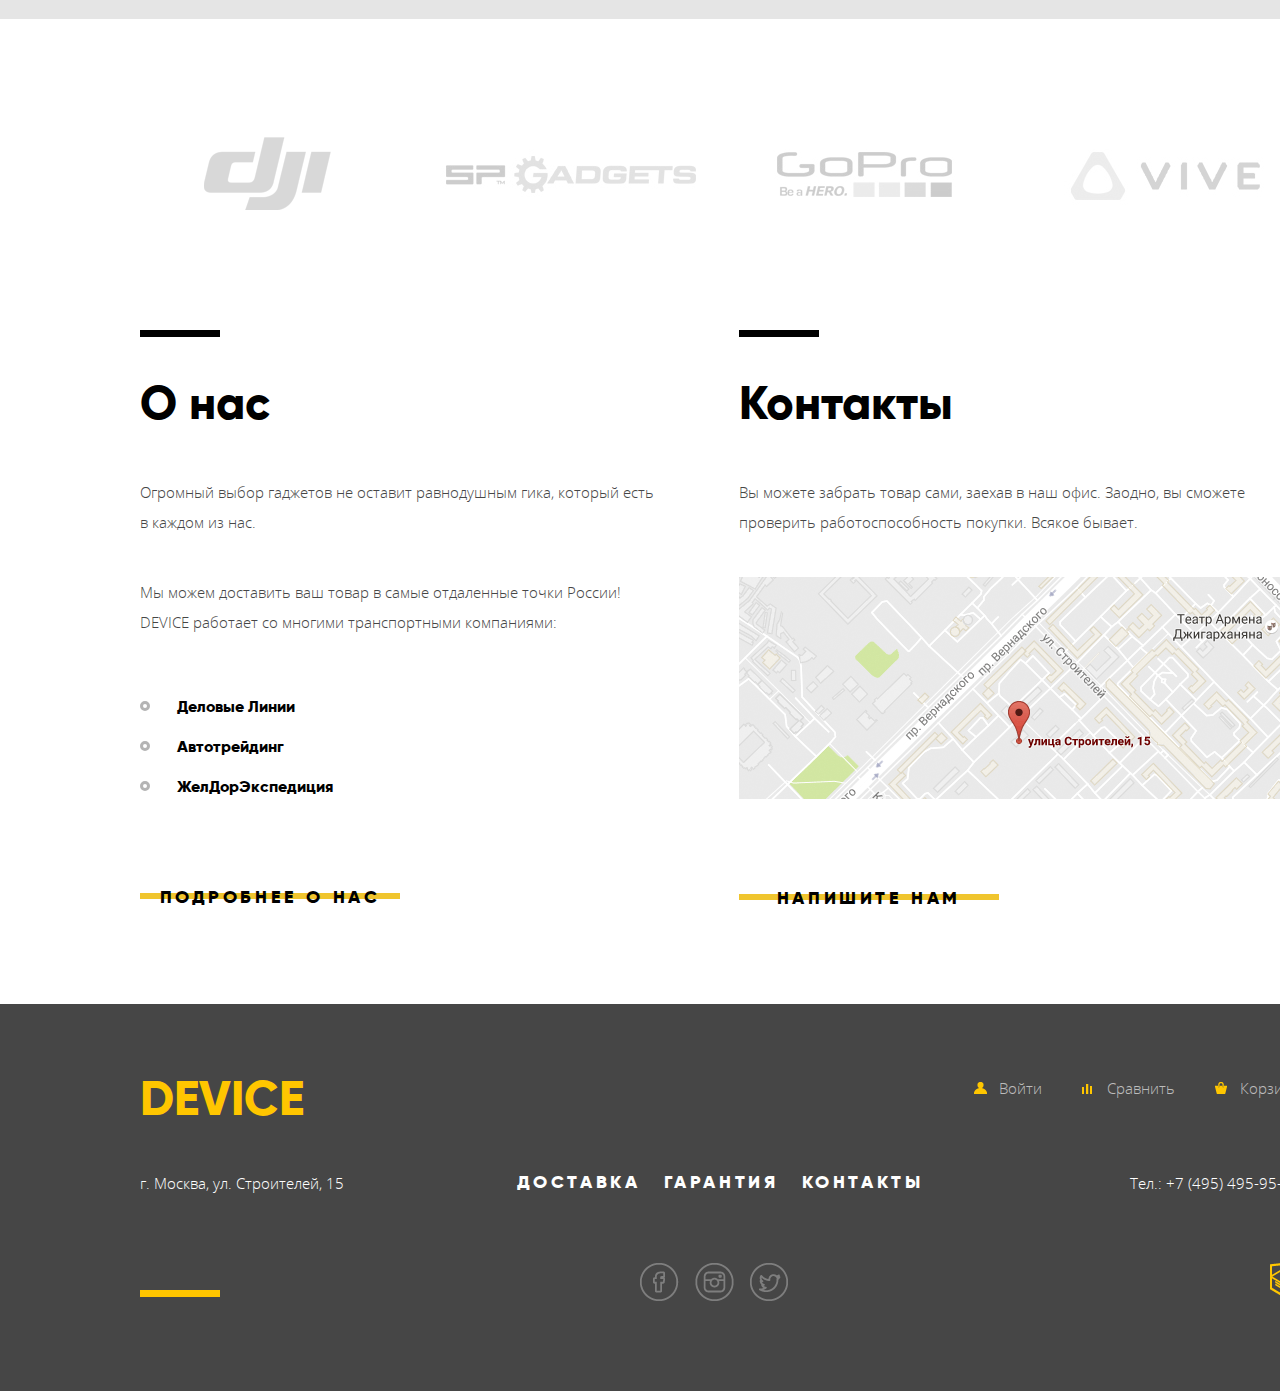
==== commit 074fc07c: "добавила статичную карту по hover" ====
--- a/index.html
+++ b/index.html
@@ -277,7 +277,7 @@
           <div class="map">
             <img src="img/map.png" width="560" height="222" alt="карта">
           </div>
-          <a href="#" class="btn">Напишите нам</a>
+          <a href="popup.html" class="btn">Напишите нам</a>
         </section>
       </div>
     </main>
@@ -317,7 +317,7 @@
             </li>
           </ul>
           <div class="contacts-footer-phone">
-            <p>Тел.: +7 (495) 495-95-95</p>
+            <p><a class="no-decor">Тел.: +7 (495) 495-95-95</a></p>
           </div>
         </section>
         <section class="social-footer">
@@ -349,11 +349,13 @@
         </div>
         <div class="half-width">
           <label for="field-email">Ваш e-mail:</label>
-          <input type="text" name="email-post" id="field-email" placeholder="Для отправки ответа">
-        </div>
-        <label for="field-text">Текст письма:</label>
-        <textarea name="text-post" id="field-text" rows="5" placeholder="В свободной форме"></textarea>
-        <button class="button" type="submit">Отправить</button>
+          <input type="email" name="email-post" id="field-email" placeholder="Для отправки ответа">
+        </div>
+        <div class="text">
+          <label for="field-text">Текст письма:</label>
+          <textarea name="text-post" id="field-text" rows="5" placeholder="В свободной форме"></textarea>
+        </div>
+        <button class="btn btn-form" type="submit">Отправить</button>
       </form>
       <button type="button" class="close">Закрыть</button>
     </div>
--- a/css/style.css
+++ b/css/style.css
@@ -46,7 +46,7 @@
   min-width: 1440px;
   margin: 0;
   padding: 0;
-  font-family: "Open Sans", Arial, sans-serif;
+  font-family: "Open Sans", "Arial", sans-serif;
   font-size: 15px;
   line-height: 30px;
   font-weight: 300;
@@ -76,6 +76,7 @@
   width: 100%;
   padding: 0 60px 60px;
   background-image: -webkit-linear-gradient(top, rgba(255, 255, 255, 0) 19px, #f7e296 19px);
+  background-image: -webkit-linear-gradient(top, rgba(255, 255, 255, 0) 31px, #f7e296 19px);
   background-image: linear-gradient(to bottom, rgba(255, 255, 255, 0) 31px, #f7e296 19px);
   box-sizing: border-box;
 }
@@ -102,7 +103,7 @@
 .logo-link {
   display: block;
   width: 165px;
-  font-family: "Gilroy", Arial, sans-serif;
+  font-family: "Gilroy", "Arial", sans-serif;
   font-size: 48px;
   line-height: 120%;
   font-weight: 800;
@@ -126,7 +127,9 @@
   display: flex;
   width: 100%;
   margin-top: 25px;
-  align-items: baseline;
+  -webkit-box-align: baseline;
+      -ms-flex-align: baseline;
+          align-items: baseline;
 }
 
 /*======= SEARCH =======*/
@@ -134,16 +137,21 @@
 .search {
   width: 445px;
   margin-right: auto;
-  font-family: "Open Sans", Arial, sans-serif;
+  font-family: "Open Sans", "Arial", sans-serif;
   font-size: 15px;
   line-height: 36px;
   font-weight: 300;
 }
 
 .search form {
-  display: flex;
-  align-items: baseline;
-  flex-shrink: 0;
+  display: -webkit-box;
+  display: -ms-flexbox;
+  display: flex;
+  -webkit-box-align: baseline;
+      -ms-flex-align: baseline;
+          align-items: baseline;
+  -ms-flex-negative: 0;
+      flex-shrink: 0;
 }
 
 .search label { /*скрытие текста*/
@@ -186,6 +194,10 @@
 
 .search-btn {
  display: none;
+}
+
+.search input[type="search"]:focus{
+border-bottom:2px solid #000000;
 }
 
 .search input[type="search"]:focus~.search-btn,
@@ -206,6 +218,7 @@
 .search input[type="search"]:focus~.search-btn:hover {
   color: #ffffff;
   background: #000000;
+  border-bottom:2px solid #000000;
 }
 
 .search-btn:active {
@@ -226,7 +239,7 @@
 .login-enter-link {
   display: block;
   padding-left: 30px;
-  font-family: "Open Sans", Arial, sans-serif;
+  font-family: "Open Sans", "Arial", sans-serif;
   font-size: 15px;
   line-height: 36px;
   font-weight: 300;
@@ -235,7 +248,23 @@
   cursor: pointer;
 }
 
-.login-enter-link::before,
+.login-info-username {
+  width: 157px;
+  margin-right: auto;
+  padding-left: 30px;
+  font-family: "Open Sans", "Arial", sans-serif;
+  font-size: 15px;
+  line-height: 36px;
+  font-weight: 300;
+  color: #000000;
+  text-decoration: none;
+  cursor: pointer;
+  overflow: hidden;
+  white-space: nowrap;
+  text-overflow: ellipsis;
+}
+
+.login-enter a::before
 .login-info-username::before {
   content: "";
   position: absolute;
@@ -246,7 +275,7 @@
   background: url("../img/spritesheet.png") no-repeat -5px -355px;
 }
 
-.login-enter-link:hover,
+.login-enter a:hover,
 .login-info-username:hover {
   opacity: 0.6;
 }
@@ -257,31 +286,18 @@
 }
 
 .login-info {
-  display: flex;
-  flex-shrink: 0;
-}
-
-.login-info-username {
-  width: 157px;
-  margin-right: auto;
-  padding-left: 30px;
-  font-family: "Open Sans", Arial, sans-serif;
-  font-size: 15px;
-  line-height: 36px;
-  font-weight: 300;
-  color: #000000;
-  text-decoration: none;
-  cursor: pointer;
-  overflow: hidden;
-  white-space: nowrap;
-  text-overflow: ellipsis;
+  display: -webkit-box;
+  display: -ms-flexbox;
+  display: flex;
+  -ms-flex-negative: 0;
+      flex-shrink: 0;
 }
 
 .login-info-exit {
   width: 43px;
   margin: 0;
   padding: 0;
-  font-family: "Open Sans", Arial, sans-serif;
+  font-family: "Open Sans", "Arial", sans-serif;
   font-size: 15px;
   line-height: 36px;
   font-weight: 300;
@@ -314,12 +330,19 @@
 }
 
 .cart-list {
-  display: flex;
-  margin: 0;
-  padding: 0;
-  flex-shrink: 0;
-  justify-content: space-between;
-  align-items: baseline;
+  display: -webkit-box;
+  display: -ms-flexbox;
+  display: flex;
+  margin: 0;
+  padding: 0;
+  -ms-flex-negative: 0;
+      flex-shrink: 0;
+  -webkit-box-pack: justify;
+      -ms-flex-pack: justify;
+          justify-content: space-between;
+  -webkit-box-align: baseline;
+      -ms-flex-align: baseline;
+          align-items: baseline;
   list-style: none;
 }
 
@@ -331,7 +354,7 @@
   position: relative;
   display: block;
   padding-left: 25px;
-  font-family: "Open Sans", Arial, sans-serif;
+  font-family: "Open Sans", "Arial", sans-serif;
   font-size: 15px;
   line-height: 36px;
   font-weight: 300;
@@ -382,7 +405,8 @@
   display: flex;
   margin: 0;
   padding: 0;
-  flex-wrap: wrap;
+  -ms-flex-wrap: wrap;
+      flex-wrap: wrap;
   list-style: none;
   box-sizing: border-box;
 }
@@ -401,7 +425,7 @@
 .navigation-item a {
   display: block;
   padding: 10px 0;
-  font-family: "Gilroy", Arial, sans-serif;
+  font-family: "Gilroy", "Arial", sans-serif;
   font-size: 18px;
   line-height: 120%;
   font-weight: 800;
@@ -479,7 +503,7 @@
   display: block;
   margin: 0;
   padding: 0;
-  font-family: "Open Sans", Arial, sans-serif;
+  font-family: "Open Sans", "Arial", sans-serif;
   font-size: 15px;
   line-height: 36px;
   font-weight: 300;
@@ -495,6 +519,7 @@
 .slider-menu {
   position: relative;
   margin-top: -1px;
+  background: -webkit-linear-gradient(top, #f7e296 110px, rgba(255, 255, 255, 0) 110px);
   background: linear-gradient(to bottom, #f7e296 110px, rgba(255, 255, 255, 0) 110px);
 }
 
@@ -533,6 +558,8 @@
 #btn-1:checked~.slider-inner .slide:nth-child(1),
 #btn-2:checked~.slider-inner .slide:nth-child(2),
 #btn-3:checked~.slider-inner .slide:nth-child(3) {
+  display: -webkit-box;
+  display: -ms-flexbox;
   display: flex;
 }
 
@@ -560,6 +587,8 @@
 }
 
 .slider-foto {
+  display: -webkit-box;
+  display: -ms-flexbox;
   display: flex;
   width: 530px;
   min-height: 486px;
@@ -571,7 +600,8 @@
 
 .slide-description {
   width: 500px;
-  align-self: flex-end;
+  -ms-flex-item-align: end;
+      align-self: flex-end;
 }
 
 .slide-title {
@@ -579,7 +609,7 @@
   display: block;
   margin: 0;
   padding-top: 40px;
-  font-family: "Gilroy", Arial, sans-serif;
+  font-family: "Gilroy", "Arial", sans-serif;
   font-size: 47px;
   line-height: 120%;
   font-weight: 800;
@@ -593,13 +623,14 @@
   display: block;
   width: 100%;
   height: 7px;
+  background-image: -webkit-linear-gradient(left, #ffffff 102px, transparent 102px);
   background-image: linear-gradient(to right, #ffffff 102px, transparent 102px);
 }
 
 .slide-text {
   margin: 20px 0 38px;
   padding-right: 22px;
-  font-family: "Open Sans", Arial, sans-serif;
+  font-family: "Open Sans", "Arial", sans-serif;
   font-size: 15px;
   line-height: 30px;
   font-weight: 300;
@@ -610,7 +641,7 @@
   display: block;
   width: 220px;
   padding: 10px;
-  font-family: "Gilroy", Arial, sans-serif;
+  font-family: "Gilroy", "Arial", sans-serif;
   font-size: 18px;
   line-height: 120%;
   font-weight: 800;
@@ -619,6 +650,7 @@
   text-align: center;
   text-transform: uppercase;
   text-decoration:  none;
+  background-image: -webkit-linear-gradient(top, transparent 16px, #f0c52e 16px, #f0c52e 22px, transparent 22px);
   background-image: linear-gradient(to bottom, transparent 16px, #f0c52e 16px, #f0c52e 22px, transparent 22px);
   box-sizing: border-box;
   cursor: pointer;
@@ -626,6 +658,7 @@
 
 .btn:hover {
   background: #f0c52e;
+  -webkit-transition: 0.3ms ease-in all;
   transition: 0.3ms ease-in all;
 }
 
@@ -644,7 +677,7 @@
   display: inline-block;
   max-width: 155px;
   margin-right: 82px;
-  font-family: "Open Sans", Arial, sans-serif;
+  font-family: "Open Sans", "Arial", sans-serif;
   font-size: 15px;
   line-height: 30px;
   font-weight: 300;
@@ -657,7 +690,7 @@
 
 .features-item i {
   margin: 0;
-  font-family: "Gilroy", Arial, sans-serif;
+  font-family: "Gilroy", "Arial", sans-serif;
   font-size: 36px;
   line-height: 120%;
   font-weight: 300;
@@ -717,6 +750,8 @@
 }
 
 .user-cart-list {
+  display: -webkit-box;
+  display: -ms-flexbox;
   display: flex;
   margin: 0;
   padding: 0;
@@ -732,7 +767,7 @@
   position: relative;
   display: block;
   padding-left: 25px;
-  font-family: "Open Sans", Arial, sans-serif;
+  font-family: "Open Sans", "Arial", sans-serif;
   font-size: 15px;
   line-height: 36px;
   font-weight: 300;
@@ -795,13 +830,15 @@
   margin-top: 25px;
   -ms-flex-negative: 0;
       flex-shrink: 0;
-  justify-content: space-between;
+  -webkit-box-pack: justify;
+      -ms-flex-pack: justify;
+          justify-content: space-between;
 }
 
 .contacts-footer-adress,
 .contacts-footer-phone {
   width: 210px;
-  font-family: "Open Sans", Arial, sans-serif;
+  font-family: "Open Sans", "Arial", sans-serif;
   font-size: 15px;
   line-height: 30px;
   font-weight: 300;
@@ -812,14 +849,24 @@
   text-align: right;
 }
 
+.no-decor {
+text-decoration:none;
+}
+
 .contacts-footer-list {
+  display: -webkit-box;
+  display: -ms-flexbox;
   display: flex;
   width: 430px;
   margin: 0;
   padding: 0;
-  flex-wrap: wrap;
-  flex-shrink: 0;
-  align-items: center;
+  -ms-flex-wrap: wrap;
+      flex-wrap: wrap;
+  -ms-flex-negative: 0;
+      flex-shrink: 0;
+  -webkit-box-align: center;
+      -ms-flex-align: center;
+          align-items: center;
   list-style: none;
 }
 
@@ -831,7 +878,7 @@
 .contacts-footer-item a {
   display: block;
   margin: 0;
-  font-family: "Gilroy", Arial, sans-serif;
+  font-family: "Gilroy", "Arial", sans-serif;
   font-size: 18px;
   line-height: 120%;
   font-weight: 800;
@@ -874,13 +921,18 @@
 }
 
 .social-footer-list {
+  display: -webkit-box;
+  display: -ms-flexbox;
   display: flex;
   width: 425px;
   margin: 0 auto;
   margin-left: 370px;
   padding: 0;
-  flex-shrink: 0;
-  justify-content: center;
+  -ms-flex-negative: 0;
+      flex-shrink: 0;
+  -webkit-box-pack: center;
+      -ms-flex-pack: center;
+          justify-content: center;
   list-style: none;
 }
 
@@ -950,7 +1002,8 @@
   margin: 0;
   margin-top: 108px;
   padding: 0;
-  flex-wrap: wrap;
+  -ms-flex-wrap: wrap;
+      flex-wrap: wrap;
   -webkit-box-pack: start;
       -ms-flex-pack: start;
           justify-content: flex-start;
@@ -971,7 +1024,7 @@
 .catalog-link {
   display: block;
   margin: 0;
-  font-family: "Gilroy", Arial, sans-serif;
+  font-family: "Gilroy", "Arial", sans-serif;
   font-size: 18px;
   line-height: 120%;
   font-weight: 800;
@@ -1058,7 +1111,7 @@
   margin: 0;
   margin-bottom: 20px;
   /*padding: 10px 20px;*/
-  font-family: "Gilroy", Arial, sans-serif;
+  font-family: "Gilroy", "Arial", sans-serif;
   font-size: 18px;
   line-height: 120%;
   font-weight: 800;
@@ -1075,6 +1128,7 @@
   margin: 0;
   padding: 10px 20px;
   font: inherit;
+  background-image: -webkit-linear-gradient(top, transparent 16px, #f0c52e 16px, #f0c52e 25px, transparent 25px);
   background-image: linear-gradient(to bottom, transparent 16px, #f0c52e 16px, #f0c52e 25px, transparent 25px);
   box-sizing: border-box;
   cursor: pointer;
@@ -1129,7 +1183,7 @@
 .service-features-title {
   display: block;
   margin: 0;
-  font-family: "Gilroy", Arial, sans-serif;
+  font-family: "Gilroy", "Arial", sans-serif;
   font-size: 47px;
   line-height: 120%;
   font-weight: 800;
@@ -1141,7 +1195,7 @@
   margin: 0;
   margin-top: 30px;
   padding-right: 132px;
-  font-family: "Open Sans", Arial, sans-serif;
+  font-family: "Open Sans", "Arial", sans-serif;
   font-size: 15px;
   line-height: 30px;
   font-weight: 300;
@@ -1212,7 +1266,8 @@
   width: 1160px;
   margin-top: 90px;
   margin-bottom: 85px;
-  flex-shrink: 0;
+  -ms-flex-negative: 0;
+      flex-shrink: 0;
   -webkit-box-pack: justify;
       -ms-flex-pack: justify;
           justify-content: space-between;
@@ -1231,7 +1286,7 @@
   margin: 0;
   margin-bottom: 45px;
   padding-top: 45px;
-  font-family: "Gilroy", Arial, sans-serif;
+  font-family: "Gilroy", "Arial", sans-serif;
   font-size: 47px;
   line-height: 120%;
   font-weight: 800;
@@ -1245,12 +1300,13 @@
   display: block;
   width: 100%;
   height: 7px;
+  background-image: -webkit-linear-gradient(left, #000000 80px, transparent 80px);
   background-image: linear-gradient(to right, #000000 80px, transparent 80px);
 }
 
 .info-block-text {
   margin: 40px 0;
-  font-family: "Open Sans", Arial, sans-serif;
+  font-family: "Open Sans", "Arial", sans-serif;
   font-size: 15px;
   line-height: 30px;
   font-weight: 300;
@@ -1258,12 +1314,15 @@
 }
 
 .transport-list {
+  display: -webkit-box;
+  display: -ms-flexbox;
   display: flex;
   width: 100%;
   margin: 0;
   margin-top: 50px;
   padding: 0;
-  flex-wrap: wrap;
+  -ms-flex-wrap: wrap;
+      flex-wrap: wrap;
   list-style: none;
 }
 
@@ -1272,7 +1331,7 @@
   width: 100%;
   margin: 0;
   padding: 0 37px;
-  font-family: "Gilroy", Arial, sans-serif;
+  font-family: "Gilroy", "Arial", sans-serif;
   font-size: 16px;
   line-height: 40px;
   font-weight: 800;
@@ -1296,6 +1355,25 @@
   margin-top: 70px;
 }
 
+.map {
+  width: 100%;
+}
+
+.map::before {
+  content:"";
+  position: absolute;
+  display: none;
+  top: 195%;
+  right: 16%;
+  width: 960px;
+  height: 559px;
+  background: #eaeaea url("../img/map-big.png") no-repeat;
+  box-shadow: 0 10px 20px 0 rgba(0, 0, 0, 0.2);
+}
+
+.map:hover::before {
+  display: block;
+}
 
 
 /*==================================== CATALOG.HTML ======================================*/
@@ -1307,7 +1385,7 @@
   margin: 0;
   margin-top: 45px;
   margin-left: 60px;
-  font-family: "Gilroy", Arial, sans-serif;
+  font-family: "Gilroy", "Arial", sans-serif;
   font-size: 47px;
   line-height: 120%;
   font-weight: 800;
@@ -1338,7 +1416,7 @@
 .breadcrumbs-item a {
   margin: 0;
   padding-right: 18px;
-  font-family: "Open Sans", Arial, sans-serif;
+  font-family: "Open Sans", "Arial", sans-serif;
   font-size: 14px;
   line-height: 36px;
   font-weight: 300;
@@ -1346,6 +1424,14 @@
   text-decoration: none;
 }
 
+.breadcrumbs-item a:hover {
+  color: rgba(0, 0, 0, 0.6);
+}
+
+.breadcrumbs-item a:active {
+  color: rgba(0, 0, 0, 0.1);
+}
+
 .breadcrumbs-item span {
   font-weight: bold;
   color: #000000;
@@ -1383,7 +1469,7 @@
 .filter-title {
   margin: 0;
   padding: 25px 0;
-  font-family: "Gilroy", Arial, sans-serif;
+  font-family: "Gilroy", "Arial", sans-serif;
   font-size: 16px;
   line-height: 120%;
   font-weight: 800;
@@ -1404,7 +1490,7 @@
 .filter-name {
   margin: 0;
   padding: 15px 0;
-  font-family: "Gilroy", Arial, sans-serif;
+  font-family: "Gilroy", "Arial", sans-serif;
   font-size: 16px;
   line-height: 120%;
   font-weight: 800;
@@ -1452,10 +1538,13 @@
 }
 
 .price-controls {
+  display: -webkit-box;
+  display: -ms-flexbox;
   display: flex;
   width: 100%;
   margin-top: 10px;
-  flex-shrink: 0;
+  -ms-flex-negative: 0;
+      flex-shrink: 0;
 }
 
 .price-controls label {
@@ -1472,7 +1561,7 @@
 .price-controls input {
   width: 90px;
   height: 14px;
-  font-family: "Gilroy", Arial, sans-serif;
+  font-family: "Gilroy", "Arial", sans-serif;
   font-size: 14px;
   line-height: 122px;
   font-weight: 300;
@@ -1521,11 +1610,12 @@
   margin: 0;
   padding: 0;
   padding-left: 42px;
-  font-family: "Open Sans", Arial, sans-serif;
+  font-family: "Open Sans", "Arial", sans-serif;
   font-size: 14px;
   line-height: 40px;
   font-weight: 300;
   color: #000000;
+  cursor: pointer;
 }
 
 .filter-color-item label::before {
@@ -1548,7 +1638,8 @@
   border: 2px solid #000000;
   border-left-color: transparent;
   border-top-color: transparent;
-  transform: rotate(45deg);
+  -webkit-transform: rotate(45deg);
+          transform: rotate(45deg);
 }
 
 .filter-color-item label:hover::before {
@@ -1592,11 +1683,12 @@
   margin: 0;
   padding: 0;
   padding-left: 42px;
-  font-family: "Open Sans", Arial, sans-serif;
+  font-family: "Open Sans", "Arial", sans-serif;
   font-size: 14px;
   line-height: 40px;
   font-weight: 300;
   color: #000000;
+  cursor: pointer;
 }
 
 .filter-bluetooth-item label::before {
@@ -1636,6 +1728,7 @@
 .filter-btn {
   width: 200px;
   margin-top: 40px;
+  background-image: -webkit-linear-gradient(top, #efefef 16px, #f0c52e 16px, #f0c52e 22px, #efefef 22px);
   background-image: linear-gradient(to bottom, #efefef 16px, #f0c52e 16px, #f0c52e 22px, #efefef 22px);
   border: none;
 }
@@ -1674,7 +1767,7 @@
   display: block;
   margin: 0;
   padding: 0;
-  font-family: "Gilroy", Arial, sans-serif;
+  font-family: "Gilroy", "Arial", sans-serif;
   font-size: 16px;
   line-height: 120%;
   font-weight: 700;
@@ -1701,7 +1794,7 @@
 
 .sorting-item a {
   display: block;
-  font-family: "Open Sans", Arial, sans-serif;
+  font-family: "Open Sans", "Arial", sans-serif;
   font-size: 14px;
   line-height: 18px;
   font-weight: 400;
@@ -1751,7 +1844,8 @@
   height: 15px;
   font-size: 0;
   background: #cccccc;
-  transform: rotate(45deg);
+  -webkit-transform: rotate(45deg);
+          transform: rotate(45deg);
 }
 
 .sign-item .active {
@@ -1766,7 +1860,8 @@
   width: 30px;
   height: 30px;
   background: #ebebeb;
-  transform: rotate(45deg);
+  -webkit-transform: rotate(45deg);
+          transform: rotate(45deg);
 }
 
 .sign-down::before {
@@ -1777,7 +1872,8 @@
   width: 20px;
   height: 20px;
   background: #ebebeb;
-  transform: rotate(45deg);
+  -webkit-transform: rotate(45deg);
+          transform: rotate(45deg);
 }
 
 .sign-item a:hover {
@@ -1862,7 +1958,7 @@
 
 .items-name h2 {
   margin: 0;
-  font-family: "Gilroy", Arial, sans-serif;
+  font-family: "Gilroy", "Arial", sans-serif;
   font-size: 18px;
   line-height: 120%;
   font-weight: 800;
@@ -1871,7 +1967,7 @@
 
 .items-price {
   margin: 0;
-  font-family: "Gilroy", Arial, sans-serif;
+  font-family: "Gilroy", "Arial", sans-serif;
   font-size: 16px;
   line-height: 120%;
   font-weight: 300;
@@ -1900,7 +1996,7 @@
 .items-comparison {
   width: 100%;
   margin: auto;
-  font-family: "Open Sans", Arial, sans-serif;
+  font-family: "Open Sans", "Arial", sans-serif;
   font-size: 13px;
   line-height: 36px;
   font-weight: 300;
@@ -1924,7 +2020,7 @@
   right: 28px;
   width: 60px;
   height: 60px;
-  font-family: "Gilroy", Arial, sans-serif;
+  font-family: "Gilroy", "Arial", sans-serif;
   font-size: 14px;
   line-height: 53px;
   font-weight: 800;
@@ -1952,7 +2048,9 @@
   width: 100%;
   margin: 0;
   padding: 0;
-  align-items: center;
+  -webkit-box-align: center;
+      -ms-flex-align: center;
+          align-items: center;
   background: #ebebeb;
   list-style: none;
   box-sizing: border-box;
@@ -1965,7 +2063,7 @@
 
 .pagination-item a {
   display: block;
-  font-family: "Gilroy", Arial, sans-serif;
+  font-family: "Gilroy", "Arial", sans-serif;
   font-size: 16px;
   line-height: 120%;
   font-weight: 800;
@@ -2019,6 +2117,171 @@
 
 /*=============== POPUP =================*/
 
-.popup {
+.popup--show {
+  display: block;
+}
+
+.popup{
+  position: fixed;
   display: none;
-}
+  bottom: 18%;
+  left: 17%;
+  width: 960px;
+  margin: 0;
+  padding: 95px 100px;
+  background: #ffffff;
+  box-shadow: -60px 0px 90px -60px rgba(0, 0, 0, 0.75),
+              60px 0px 90px -60px rgba(0, 0, 0, 0.75),
+              0 10px 30px 0 rgba(0, 0, 0, 0.2);
+  box-sizing: border-box;
+}
+
+.popup-form {
+  display: -webkit-box;
+  display: -ms-flexbox;
+  display: flex;
+  -ms-flex-wrap: wrap;
+      flex-wrap: wrap;
+}
+
+.half-width {
+  display: -webkit-box;
+  display: -ms-flexbox;
+  display: flex;
+  width: 360px;
+  -ms-flex-wrap: wrap;
+      flex-wrap: wrap;
+}
+
+.half-width:first-of-type {
+  margin-right: 40px;
+}
+
+.popup-form label {
+  width: 100%;
+  margin: 0;
+  margin-bottom: 12px;
+  font-family: "Gilroy", "Arial", sans-serif;
+  font-size: 18px;
+  line-height: 120%;
+  font-weight: 800;
+  color: #000000;
+}
+
+.half-width input {
+  width: 100%;
+  padding: 15px 20px;
+  font-family: "Open Sans", "Arial", sans-serif;
+  font-size: 14px;
+  line-height: 18px;
+  font-weight: 400;
+  color: #000000;
+  background: #f2f2f2;
+  border: none;
+  box-sizing: border-box;
+}
+
+.text {
+  display: -webkit-box;
+  display: -ms-flexbox;
+  display: flex;
+  width: 100%;
+  margin-top: 35px;
+  margin-bottom: 45px;
+  -ms-flex-wrap: wrap;
+      flex-wrap: wrap;
+}
+
+.text textarea {
+  width: 100%;
+  min-height: 155px;
+  padding: 15px 20px;
+  font-family: "Open Sans", "Arial", sans-serif;
+  font-size: 14px;
+  line-height: 18px;
+  font-weight: 400;
+  color: #000000;
+  background: #f2f2f2;
+  border: none;
+  box-sizing: border-box;
+}
+
+.half-width input:hover,
+.text textarea:hover {
+  background: #eaeaea;
+}
+
+.half-width input:focus,
+.text textarea:focus {
+  background: #ffffff;
+  border: 2px solid #f7e296;
+}
+
+input:invalid {
+  background: #f6dada;
+  border: none;
+}
+
+.btn-form {
+  width: 200px;
+  background-image: -webkit-linear-gradient(top, #ffffff 16px, #f0c52e 16px, #f0c52e 22px, #ffffff 22px);
+  background-image: linear-gradient(to bottom, #ffffff 16px, #f0c52e 16px, #f0c52e 22px, #ffffff 22px);
+  border: none;
+}
+
+.close {
+  position: absolute;
+  top: 20px;
+  right: 20px;
+  width: 55px;
+  height: 55px;
+  font-size: 0;
+  background: #f0c52e;
+  opacity: 0.5;
+  border-radius: 50%;
+  border: none;
+  box-sizing: border-box;
+  cursor: pointer;
+}
+
+.close::before {
+  content: "";
+  position: absolute;
+  top: 13px;
+  left: 27px;
+  width: 2px;
+  height: 30px;
+  background: #ffffff;
+  -webkit-transform: rotate(45deg);
+          transform: rotate(45deg);
+}
+
+.close::after{
+  content: "";
+  position: absolute;
+  top: 13px;
+  left: 27px;
+  width: 2px;
+  height: 30px;
+  background: #ffffff;
+  -webkit-transform: rotate(-45deg);
+          transform: rotate(-45deg);
+}
+
+.close:hover,
+.close:active {
+  background: #f0c52e;
+  opacity: 1;
+}
+
+.close:active::before,
+.close:active::after {
+  opacity: 0.3;
+}
+
+.contacts-wrapper .popup {
+  position: relative;
+  display: block;
+  margin: 100px auto;
+  left: 0;
+}
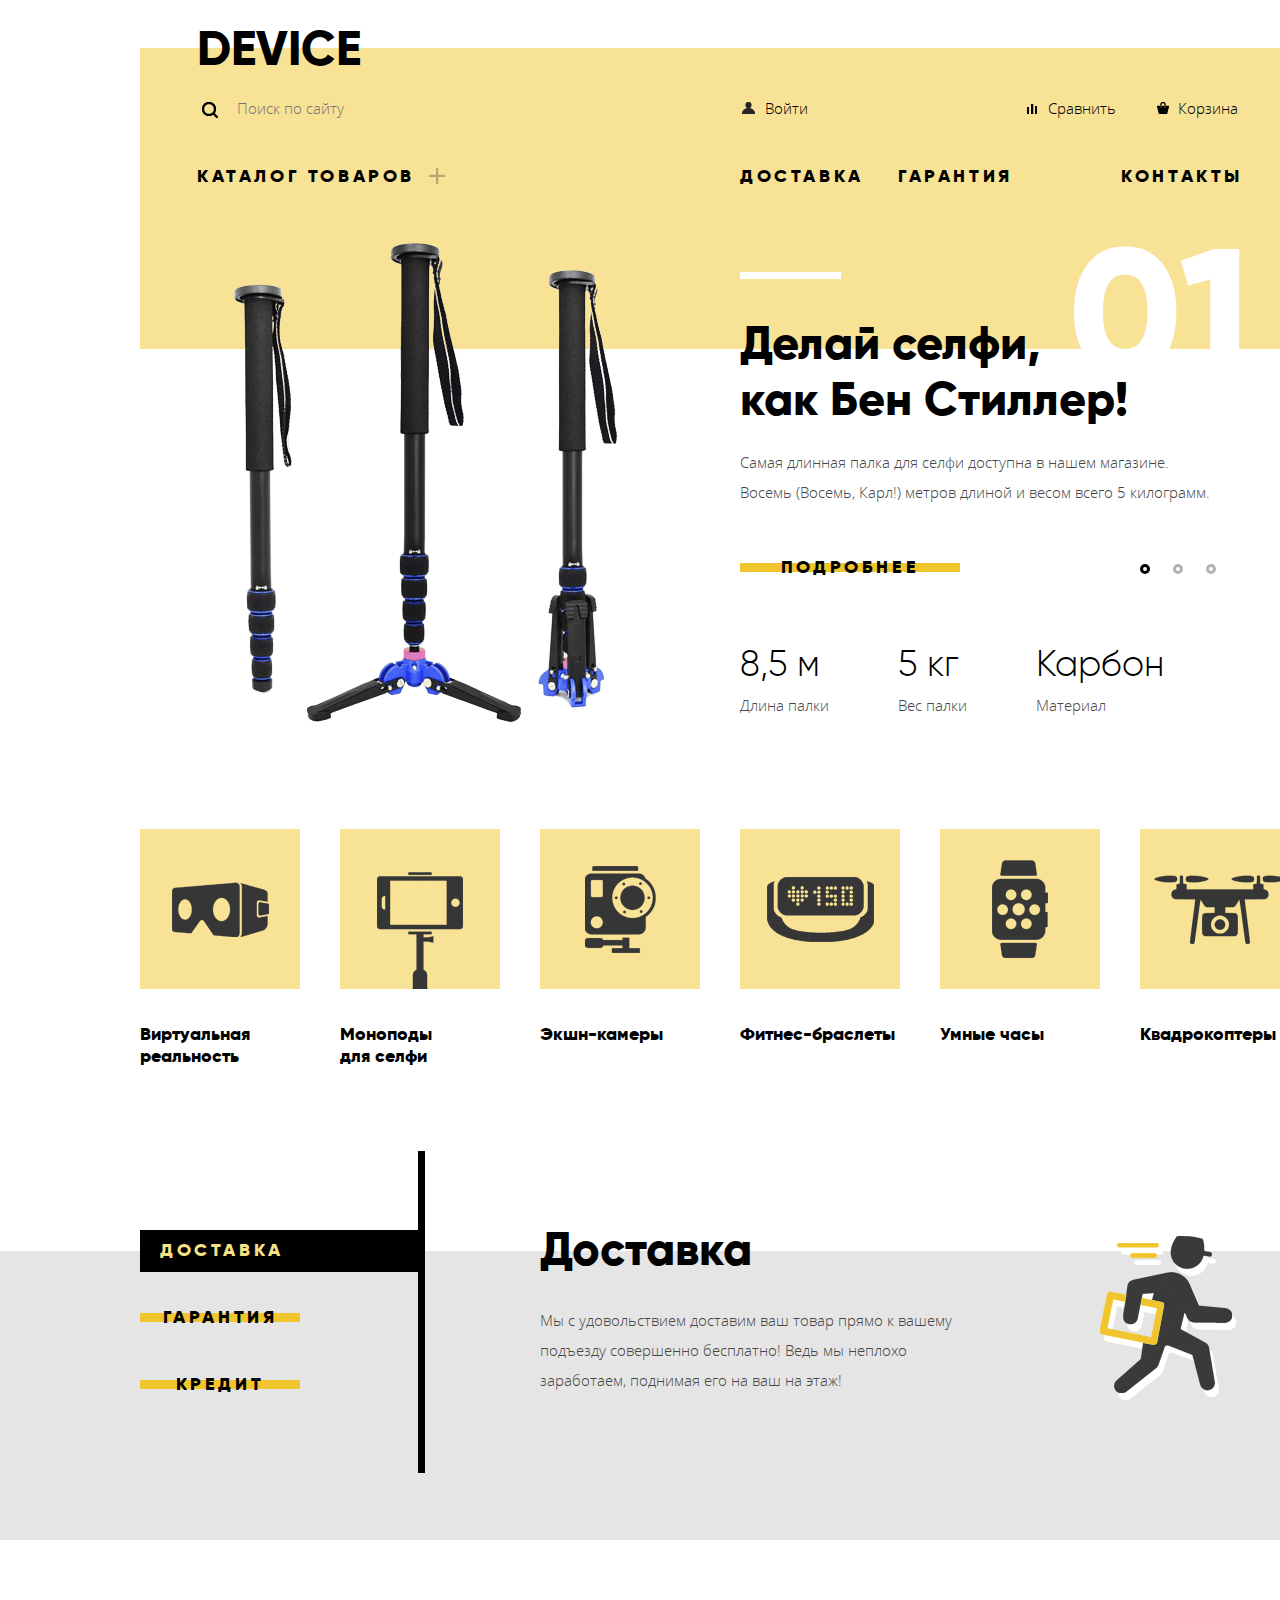
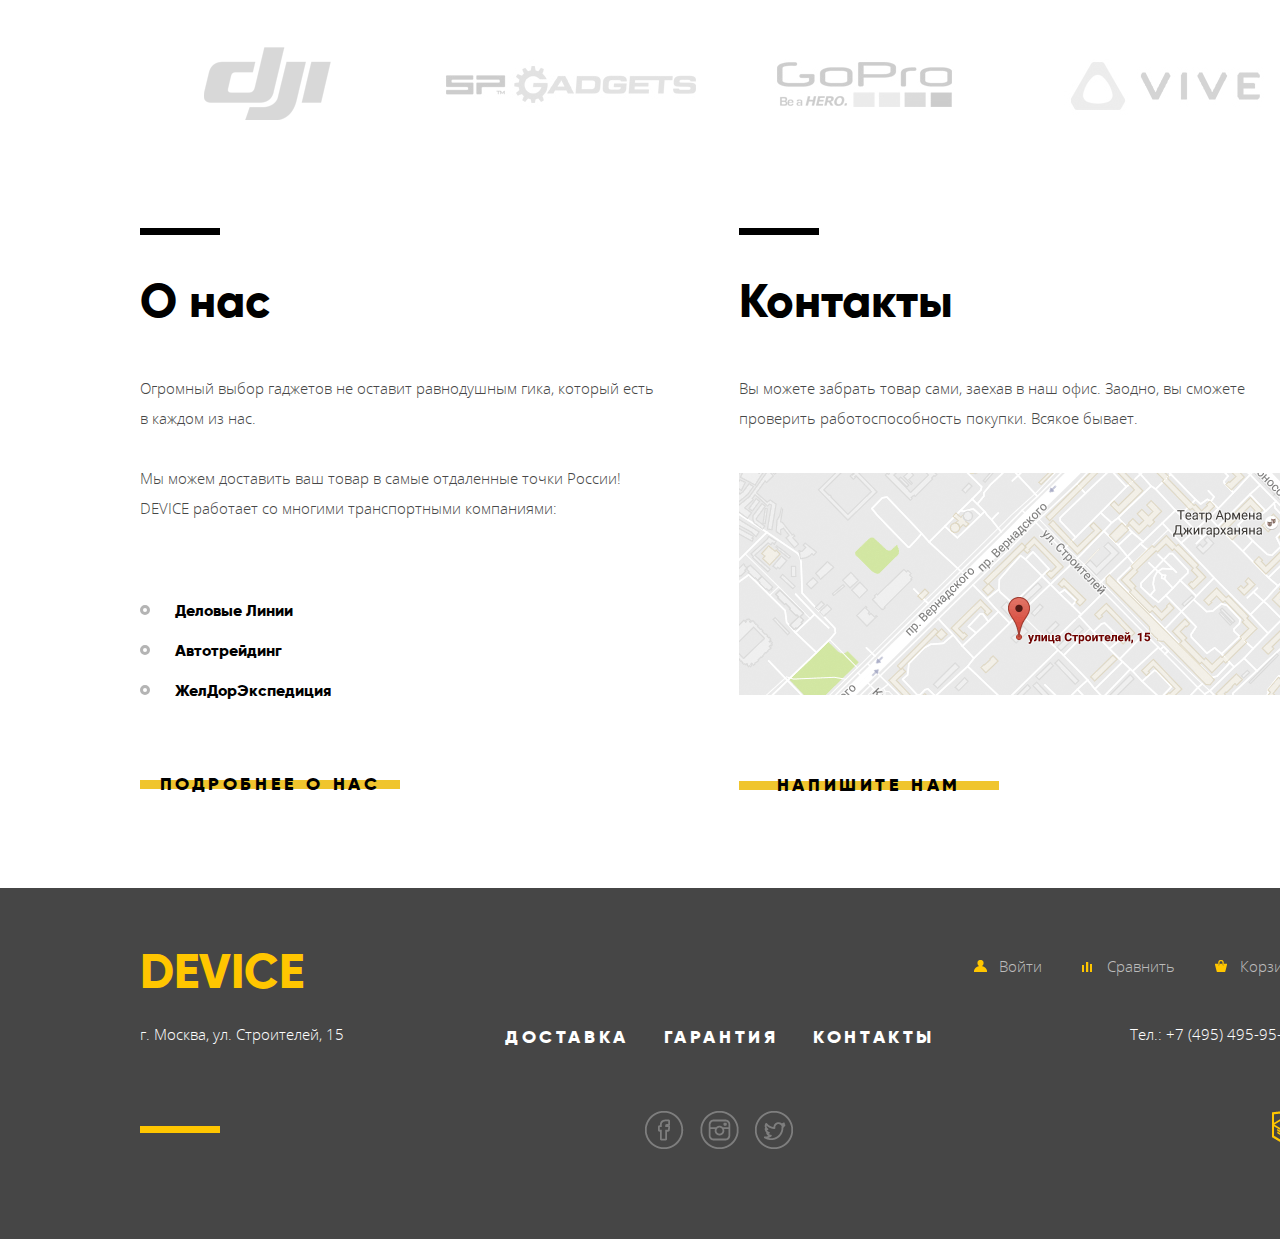
==== commit 4e5c7b1d: "pixel perfect" ====
--- a/index.html
+++ b/index.html
@@ -277,7 +277,7 @@
           <div class="map">
             <img src="img/map.png" width="560" height="222" alt="карта">
           </div>
-          <a href="popup.html" class="btn">Напишите нам</a>
+          <a href="popup.html" class="btn btn-popup">Напишите нам</a>
         </section>
       </div>
     </main>
--- a/css/style.css
+++ b/css/style.css
@@ -74,11 +74,15 @@
 /*======= MAIN-MENU =======*/
 .main-menu {
   width: 100%;
-  padding: 0 60px 60px;
-  background-image: -webkit-linear-gradient(top, rgba(255, 255, 255, 0) 19px, #f7e296 19px);
-  background-image: -webkit-linear-gradient(top, rgba(255, 255, 255, 0) 31px, #f7e296 19px);
-  background-image: linear-gradient(to bottom, rgba(255, 255, 255, 0) 31px, #f7e296 19px);
-  box-sizing: border-box;
+  padding: 0 57px 43px;
+  background-image: -webkit-linear-gradient(top, rgba(255, 255, 255, 0) 28px, #f7e296 28px);
+  background-image: -webkit-linear-gradient(top, rgba(255, 255, 255, 0) 28px, #f7e296 28px);
+  background-image: linear-gradient(to bottom, rgba(255, 255, 255, 0) 28px, #f7e296 28px);
+  box-sizing: border-box;
+}
+
+.main-menu--footer {
+padding-bottom: 39px;
 }
 
 .menu-wrapper {
@@ -126,7 +130,7 @@
   display: -ms-flexbox;
   display: flex;
   width: 100%;
-  margin-top: 25px;
+  margin-top: 5px;
   -webkit-box-align: baseline;
       -ms-flex-align: baseline;
           align-items: baseline;
@@ -201,7 +205,8 @@
 }
 
 .search input[type="search"]:focus~.search-btn,
-.search-btn:focus {
+.search-btn:focus,
+.search-btn:active {
   display: inline-block;
   width: 85px;
   margin-left: -4px;
@@ -221,8 +226,8 @@
   border-bottom:2px solid #000000;
 }
 
-.search-btn:active {
-  display: inline-block;
+.search input[type="search"]~.search-btn:active {
+  /*display: inline-block;*/
   color: rgba(255, 255, 255, 0.3);
   background: #000000;
 }
@@ -232,8 +237,8 @@
 
 .login {
   position: relative;
-  width: 222px;
-  margin-right: auto;
+  width: 220px;
+  margin-right: 68px;
 }
 
 .login-enter-link {
@@ -251,7 +256,7 @@
 .login-info-username {
   width: 157px;
   margin-right: auto;
-  padding-left: 30px;
+  padding-left: 34px;
   font-family: "Open Sans", "Arial", sans-serif;
   font-size: 15px;
   line-height: 36px;
@@ -264,24 +269,28 @@
   text-overflow: ellipsis;
 }
 
-.login-enter a::before
+.login-enter a::before,
 .login-info-username::before {
   content: "";
   position: absolute;
   top: 12px;
-  left: 0;
+  left: 7px;
   width: 13px;
   height: 12px;
   background: url("../img/spritesheet.png") no-repeat -5px -355px;
 }
 
 .login-enter a:hover,
-.login-info-username:hover {
+.login-enter a:hover::before,
+.login-info-username:hover,
+.login-info-username:hover::before {
   opacity: 0.6;
 }
 
-.login-enter-link:active,
-.login-info-username:active {
+.login-enter a:active,
+.login-enter a:active::before,
+.login-info-username:active,
+.login-info-username:active::before {
   opacity: 0.3;
 }
 
@@ -326,7 +335,7 @@
 /*======= CART =======*/
 
 .cart {
-  width: 212px;
+  width: 220px;
 }
 
 .cart-list {
@@ -375,7 +384,7 @@
   content: "";
   position: absolute;
   top: 14px;
-  left: 0;
+  left: 4px;
   width: 10px;
   height: 10px;
   background: url("../img/spritesheet.png") no-repeat -5px -69px;
@@ -385,7 +394,7 @@
   content: "";
   position: absolute;
   top: 12px;
-  left: 0;
+  left: 4px;
   width: 12px;
   height: 12px;
   background: url("../img/spritesheet.png") no-repeat -5px -25px;
@@ -396,7 +405,7 @@
 
 .main-navigation {
   width: 100%;
-  margin-top: 30px;
+  margin-top: 23px;
 }
 
 .navigation-list {
@@ -413,7 +422,7 @@
 
 .navigation-item {
   width: 122px;
-  margin-right: 40px;
+  margin-right: 36px;
 }
 
 .navigation-item:nth-child(4) {
@@ -448,7 +457,7 @@
 .navigation-item--submenu {
   position: relative;
   width: 255px;
-  margin-right: 270px;
+  margin-right: 288px;
 }
 
 .navigation-item--submenu a {
@@ -459,7 +468,7 @@
   content: "";
   position: absolute;
   top: 12px;
-  right: 0;
+  right: 7px;
   width: 16px;
   height: 16px;
   background: url("../img/plus.png") no-repeat 0 0;
@@ -475,11 +484,11 @@
 
 .navigation-sublist {
   position: absolute;
-  left: -60px;
+  left: -57px;
   display: none;
   width: 1160px;
   margin: 0;
-  padding: 23px 0 38px 60px;;
+  padding: 23px 0 23px 60px;;
   z-index: 15;
   background: #f7e296;
   box-sizing: border-box;
@@ -525,21 +534,25 @@
 
 .slider-controls {
   position: absolute;
-  top: 320px;
-  right: 70px;
-  width: 80px;
+  top: 325px;
+  right: 65px;
+  width: 95px;
 }
 .slider-controls label {
   display: inline-block;
   vertical-align: top;
   width: 10px;
   height: 10px;
-  margin-right: 14px;
+  margin-right: 19px;
   border-radius: 50%;
   border: 3px solid rgba(0, 0, 0, 0.3);
   background: #ffffff;
   box-sizing: border-box;
   cursor: pointer;
+}
+
+.slider-controls label:hover {
+  border: 3px solid rgba(0, 0, 0, 0.4);
 }
 
 #btn-1:checked~.slider-controls label[for=btn-1],
@@ -550,7 +563,7 @@
 
 .slider-inner {
   width: 100%;
-  padding: 0 60px 0 30px;
+  padding: 0 60px 0 20px;
   box-sizing: border-box;
 }
 
@@ -575,15 +588,15 @@
 }
 
 .slide:first-child {
-  background: url("../img/01.png") no-repeat 100% 0;
+  background: url("../img/01.png") no-repeat 100% 7px;
 }
 
 .slide:nth-child(2) {
-  background: url("../img/02.png") no-repeat 100% 0;
+  background: url("../img/02.png") no-repeat 100% 7px;
 }
 
 .slide:last-child {
-  background: url("../img/03.png") no-repeat 100% 0;
+  background: url("../img/03.png") no-repeat 100% 7px;
 }
 
 .slider-foto {
@@ -619,16 +632,16 @@
 .slide-title::before {
   content: "";
   position: absolute;
-  top: 0;
+  top: -3px;
   display: block;
   width: 100%;
   height: 7px;
-  background-image: -webkit-linear-gradient(left, #ffffff 102px, transparent 102px);
-  background-image: linear-gradient(to right, #ffffff 102px, transparent 102px);
+  background-image: -webkit-linear-gradient(left, #ffffff 101px, transparent 101px);
+  background-image: linear-gradient(to right, #ffffff 101px, transparent 101px);
 }
 
 .slide-text {
-  margin: 20px 0 38px;
+  margin: 20px 0 40px;
   padding-right: 22px;
   font-family: "Open Sans", "Arial", sans-serif;
   font-size: 15px;
@@ -650,8 +663,8 @@
   text-align: center;
   text-transform: uppercase;
   text-decoration:  none;
-  background-image: -webkit-linear-gradient(top, transparent 16px, #f0c52e 16px, #f0c52e 22px, transparent 22px);
-  background-image: linear-gradient(to bottom, transparent 16px, #f0c52e 16px, #f0c52e 22px, transparent 22px);
+  background-image: -webkit-linear-gradient(top, transparent 16px, #f0c52e 16px, #f0c52e 25px, transparent 25px);
+  background-image: linear-gradient(to bottom, transparent 16px, #f0c52e 16px, #f0c52e 25px, transparent 25px);
   box-sizing: border-box;
   cursor: pointer;
 }
@@ -668,7 +681,7 @@
 
 .features-list {
   margin: 0;
-  margin-top: 63px;
+  margin-top: 50px;
   padding: 0;
   list-style: none;
 }
@@ -676,7 +689,8 @@
 .features-item {
   display: inline-block;
   max-width: 155px;
-  margin-right: 82px;
+  margin-right: 65px;
+vertical-align: text-bottom;
   font-family: "Open Sans", "Arial", sans-serif;
   font-size: 15px;
   line-height: 30px;
@@ -692,7 +706,7 @@
   margin: 0;
   font-family: "Gilroy", "Arial", sans-serif;
   font-size: 36px;
-  line-height: 120%;
+  line-height: 142%;
   font-weight: 300;
   font-style: normal;
   color: #000000;
@@ -708,7 +722,7 @@
 
 
 .main-footer {
-  padding-top: 66px;
+  padding-top: 55px;
   padding-bottom: 79px;
   background: #464646;
   color: #ffffff;
@@ -765,8 +779,9 @@
 
 .user-cart-item a {
   position: relative;
-  display: block;
+  display: inline-block;
   padding-left: 25px;
+  vertical-align: text-top;
   font-family: "Open Sans", "Arial", sans-serif;
   font-size: 15px;
   line-height: 36px;
@@ -827,7 +842,7 @@
   display: -ms-flexbox;
   display: flex;
   width: 1160px;
-  margin-top: 25px;
+  margin-top: 18px;
   -ms-flex-negative: 0;
       flex-shrink: 0;
   -webkit-box-pack: justify;
@@ -838,6 +853,7 @@
 .contacts-footer-adress,
 .contacts-footer-phone {
   width: 210px;
+  margin: 0;
   font-family: "Open Sans", "Arial", sans-serif;
   font-size: 15px;
   line-height: 30px;
@@ -845,7 +861,12 @@
   color: #ffffff;
 }
 
+.contacts-footer-adress p {
+  margin: 0;
+}
+
 .contacts-footer-phone p {
+  margin: 0;
   text-align: right;
 }
 
@@ -864,15 +885,20 @@
       flex-wrap: wrap;
   -ms-flex-negative: 0;
       flex-shrink: 0;
-  -webkit-box-align: center;
-      -ms-flex-align: center;
-          align-items: center;
+  -webkit-box-align: flex-end;
+      -ms-flex-align: flex-end;
+          align-items: flex-end;
   list-style: none;
 }
 
 .contacts-footer-item {
   max-width: 125px;
-  margin: 0 auto;
+  margin: 0;
+  margin-right:auto;
+}
+
+.contacts-footer-item:last-child {
+  margin-right: 0;
 }
 
 .contacts-footer-item a {
@@ -902,7 +928,7 @@
   display: -ms-flexbox;
   display: flex;
   width: 1160px;
-  margin-top: 50px;
+  margin-top: 62px;
   -ms-flex-negative: 0;
       flex-shrink: 0;
   -webkit-box-pack: end;
@@ -913,7 +939,7 @@
 .social-footer::before {
   content: "";
   position: absolute;
-  bottom: 15px;
+  bottom: 27px;
   left: 0;
   width: 80px;
   height: 7px;
@@ -926,7 +952,7 @@
   display: flex;
   width: 425px;
   margin: 0 auto;
-  margin-left: 370px;
+  margin-left: 375px;
   padding: 0;
   -ms-flex-negative: 0;
       flex-shrink: 0;
@@ -972,7 +998,7 @@
 }
 
 .html-academy {
-  width: 30px;
+  width: 28px;
 }
 
 .html-academy a {
@@ -1000,7 +1026,7 @@
   display: flex;
   width: 100%;
   margin: 0;
-  margin-top: 108px;
+  margin-top: 104px;
   padding: 0;
   -ms-flex-wrap: wrap;
       flex-wrap: wrap;
@@ -1078,8 +1104,8 @@
 
 /*======= SERVICE =======*/
 .service {
-  margin-top: 80px;
-  padding-bottom: 70px;
+  margin-top: 84px;
+  padding-bottom: 67px;
   background-image: -webkit-linear-gradient(top, rgba(255, 255, 255, 0) 100px, #e5e5e5 100px);
   background-image: linear-gradient(to bottom, rgba(255, 255, 255, 0) 100px, #e5e5e5 100px);
 }
@@ -1100,7 +1126,7 @@
   margin: 0;
   padding: 0;
   padding-top: 79px;
-  padding-bottom: 90px;
+  padding-bottom: 43px;
   list-style: none;
   border-right: 7px solid #000000;
   box-sizing: border-box;
@@ -1109,8 +1135,7 @@
 .service-item {
   width: 100%;
   margin: 0;
-  margin-bottom: 20px;
-  /*padding: 10px 20px;*/
+  margin-bottom: 25px;
   font-family: "Gilroy", "Arial", sans-serif;
   font-size: 18px;
   line-height: 120%;
@@ -1128,6 +1153,7 @@
   margin: 0;
   padding: 10px 20px;
   font: inherit;
+  text-align: center;
   background-image: -webkit-linear-gradient(top, transparent 16px, #f0c52e 16px, #f0c52e 25px, transparent 25px);
   background-image: linear-gradient(to bottom, transparent 16px, #f0c52e 16px, #f0c52e 25px, transparent 25px);
   box-sizing: border-box;
@@ -1141,6 +1167,7 @@
 .service-item label:active {
   width: 100%;
   color: #f7e184;
+  text-align:left;
   background: #000000;
 }
 
@@ -1149,6 +1176,7 @@
 #credit:checked~.service-list .service-item:last-child label {
   width: 100%;
   color: #f7e184;
+  text-align: left;
   background: #000000;
 }
 
@@ -1193,7 +1221,7 @@
 .service-features-description {
   width: 555px;
   margin: 0;
-  margin-top: 30px;
+  margin-top: 27px;
   padding-right: 132px;
   font-family: "Open Sans", "Arial", sans-serif;
   font-size: 15px;
@@ -1208,7 +1236,7 @@
 /*======= BRANDS =======*/
 
 .brands {
-  margin-top: 106px;
+  margin-top: 95px;
 }
 
 .brands-list {
@@ -1264,8 +1292,8 @@
   display: -ms-flexbox;
   display: flex;
   width: 1160px;
-  margin-top: 90px;
-  margin-bottom: 85px;
+  margin-top: 78px;
+  margin-bottom: 82px;
   -ms-flex-negative: 0;
       flex-shrink: 0;
   -webkit-box-pack: justify;
@@ -1284,7 +1312,7 @@
 .info-block-title {
   position: relative;
   margin: 0;
-  margin-bottom: 45px;
+  margin-bottom: 43px;
   padding-top: 45px;
   font-family: "Gilroy", "Arial", sans-serif;
   font-size: 47px;
@@ -1305,7 +1333,7 @@
 }
 
 .info-block-text {
-  margin: 40px 0;
+  margin: 30px 0;
   font-family: "Open Sans", "Arial", sans-serif;
   font-size: 15px;
   line-height: 30px;
@@ -1313,13 +1341,17 @@
   color: #464646;
 }
 
+.contacts .info-block-text {
+  margin-bottom: 40px;
+}
+
 .transport-list {
   display: -webkit-box;
   display: -ms-flexbox;
   display: flex;
   width: 100%;
   margin: 0;
-  margin-top: 50px;
+  margin-top: 68px;
   padding: 0;
   -ms-flex-wrap: wrap;
       flex-wrap: wrap;
@@ -1330,7 +1362,7 @@
   position: relative;
   width: 100%;
   margin: 0;
-  padding: 0 37px;
+  padding: 0 35px;
   font-family: "Gilroy", "Arial", sans-serif;
   font-size: 16px;
   line-height: 40px;
@@ -1350,13 +1382,18 @@
   border-radius: 50%;
 }
 
-.info-block .btn {
+.about-us .btn {
   width: 260px;
-  margin-top: 70px;
+  margin-top: 53px;
 }
 
 .map {
   width: 100%;
+  cursor: pointer;
+}
+
+.map img {
+  display:block;
 }
 
 .map::before {
@@ -1375,6 +1412,11 @@
   display: block;
 }
 
+.btn-popup {
+  width: 260px;
+  margin-top: 70px;
+}
+
 
 /*==================================== CATALOG.HTML ======================================*/
 
@@ -1383,7 +1425,7 @@
 
 .title-catalog h1 {
   margin: 0;
-  margin-top: 45px;
+  margin-top: 33px;
   margin-left: 60px;
   font-family: "Gilroy", "Arial", sans-serif;
   font-size: 47px;
@@ -1394,7 +1436,7 @@
 
 .breadcrumbs {
   margin-top: 14px;
-  margin-bottom: 50px;
+  margin-bottom: 40px;
 }
 
 .breadcrumbs-list {
@@ -1410,7 +1452,7 @@
 
 .breadcrumbs-item {
   max-width: 200px;
-  margin-right: 20px;
+  margin-right: 12px;
 }
 
 .breadcrumbs-item a {
@@ -1590,7 +1632,7 @@
   display: flex;
   width: 100%;
   margin: 0;
-  margin-top: 7px;
+  margin-top: 4px;
   padding: 0;
   -ms-flex-wrap: wrap;
       flex-wrap: wrap;
@@ -1609,7 +1651,7 @@
   position: relative;
   margin: 0;
   padding: 0;
-  padding-left: 42px;
+  padding-left: 38px;
   font-family: "Open Sans", "Arial", sans-serif;
   font-size: 14px;
   line-height: 40px;
@@ -1621,8 +1663,8 @@
 .filter-color-item label::before {
   content: "";
   position: absolute;
-  top: 0;
-  left: 0;
+  top: -3px;
+  left: -1px;
   width: 21px;
   height: 21px;
   background: #dbdbdb;
@@ -1631,8 +1673,8 @@
 input[type="checkbox"]:checked+label::after {
   content: "";
   position: absolute;
-  top: 3px;
-  left: 9px;
+  top: 1px;
+  left: 7px;
   width: 2px;
   height: 7px;
   border: 2px solid #000000;
@@ -1653,7 +1695,7 @@
 /*======= RADIO FILTER =======*/
 
 .filter-bluetooth {
-  margin-top: 42px;
+  margin-top: 29px;
   border-top: 2px solid #000000;
 }
 
@@ -1663,7 +1705,7 @@
   display: flex;
   width: 100%;
   margin: 0;
-  margin-top: 7px;
+  margin-top: 3px;
   padding: 0;
   -ms-flex-wrap: wrap;
       flex-wrap: wrap;
@@ -1682,7 +1724,7 @@
   position: relative;
   margin: 0;
   padding: 0;
-  padding-left: 42px;
+  padding-left: 38px;
   font-family: "Open Sans", "Arial", sans-serif;
   font-size: 14px;
   line-height: 40px;
@@ -1727,7 +1769,7 @@
 
 .filter-btn {
   width: 200px;
-  margin-top: 40px;
+  margin-top: 35px;
   background-image: -webkit-linear-gradient(top, #efefef 16px, #f0c52e 16px, #f0c52e 22px, #efefef 22px);
   background-image: linear-gradient(to bottom, #efefef 16px, #f0c52e 16px, #f0c52e 22px, #efefef 22px);
   border: none;
@@ -1815,7 +1857,7 @@
   display: -webkit-box;
   display: -ms-flexbox;
   display: flex;
-  max-width: 65px;
+  max-width: 60px;
   margin: 0;
   padding: 0;
   -webkit-box-pack: justify;
@@ -1826,7 +1868,7 @@
 
 .sign-item {
   width: 20px;
-  margin-right: 25px;
+  margin-right: 30px;
 }
 
 .sign-item:first-of-type {
@@ -1840,8 +1882,8 @@
 .sign-item a {
   position: relative;
   display: block;
-  width: 15px;
-  height: 15px;
+  width: 13px;
+  height: 13px;
   font-size: 0;
   background: #cccccc;
   -webkit-transform: rotate(45deg);
@@ -1856,7 +1898,7 @@
   content: "";
   position: absolute;
   top: 0;
-  left: 7px;
+  left: 5px;
   width: 30px;
   height: 30px;
   background: #ebebeb;
@@ -1891,7 +1933,7 @@
 .shop-items {
   margin: 0;
   margin-top: 70px;
-  margin-bottom: 43px;
+  margin-bottom: 35px;
 }
 
 .shop-items-list {
@@ -2016,7 +2058,7 @@
 .shop-items-article--new::before {
   content: "new";
   position: absolute;
-  top: 30px;
+  top: 28px;
   right: 28px;
   width: 60px;
   height: 60px;
@@ -2038,7 +2080,7 @@
 
 
 .pagination {
-  margin-bottom: 75px;
+  margin-bottom: 72px;
 }
 
 .pagination-list {
@@ -2082,13 +2124,13 @@
 }
 
 .pagination-item--prev {
-  margin-right: auto;
+  margin-right: 200px;
 }
 
 .pagination-item--prev a,
 .pagination-item--next a {
   width: 137px;
-  padding: 30px;
+  padding: 28px 30px 25px;
   box-sizing: border-box;
 }
 
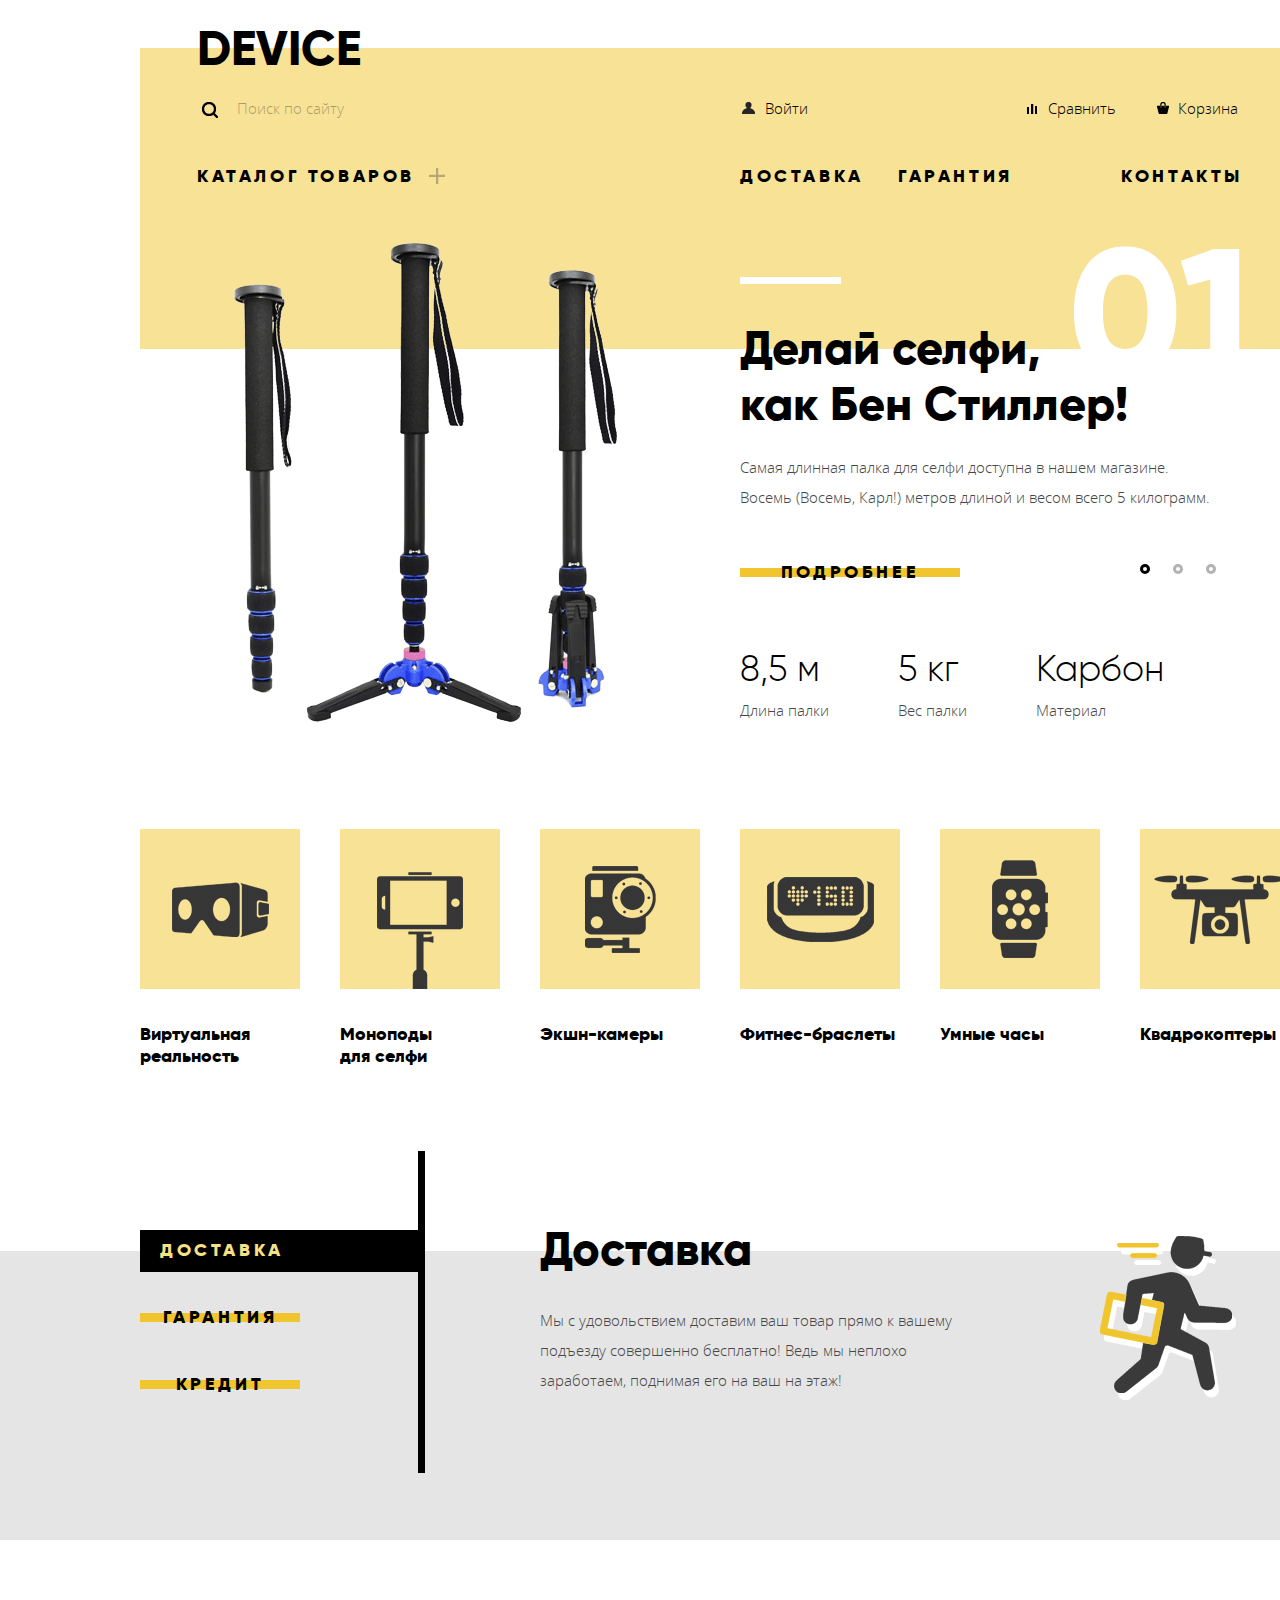
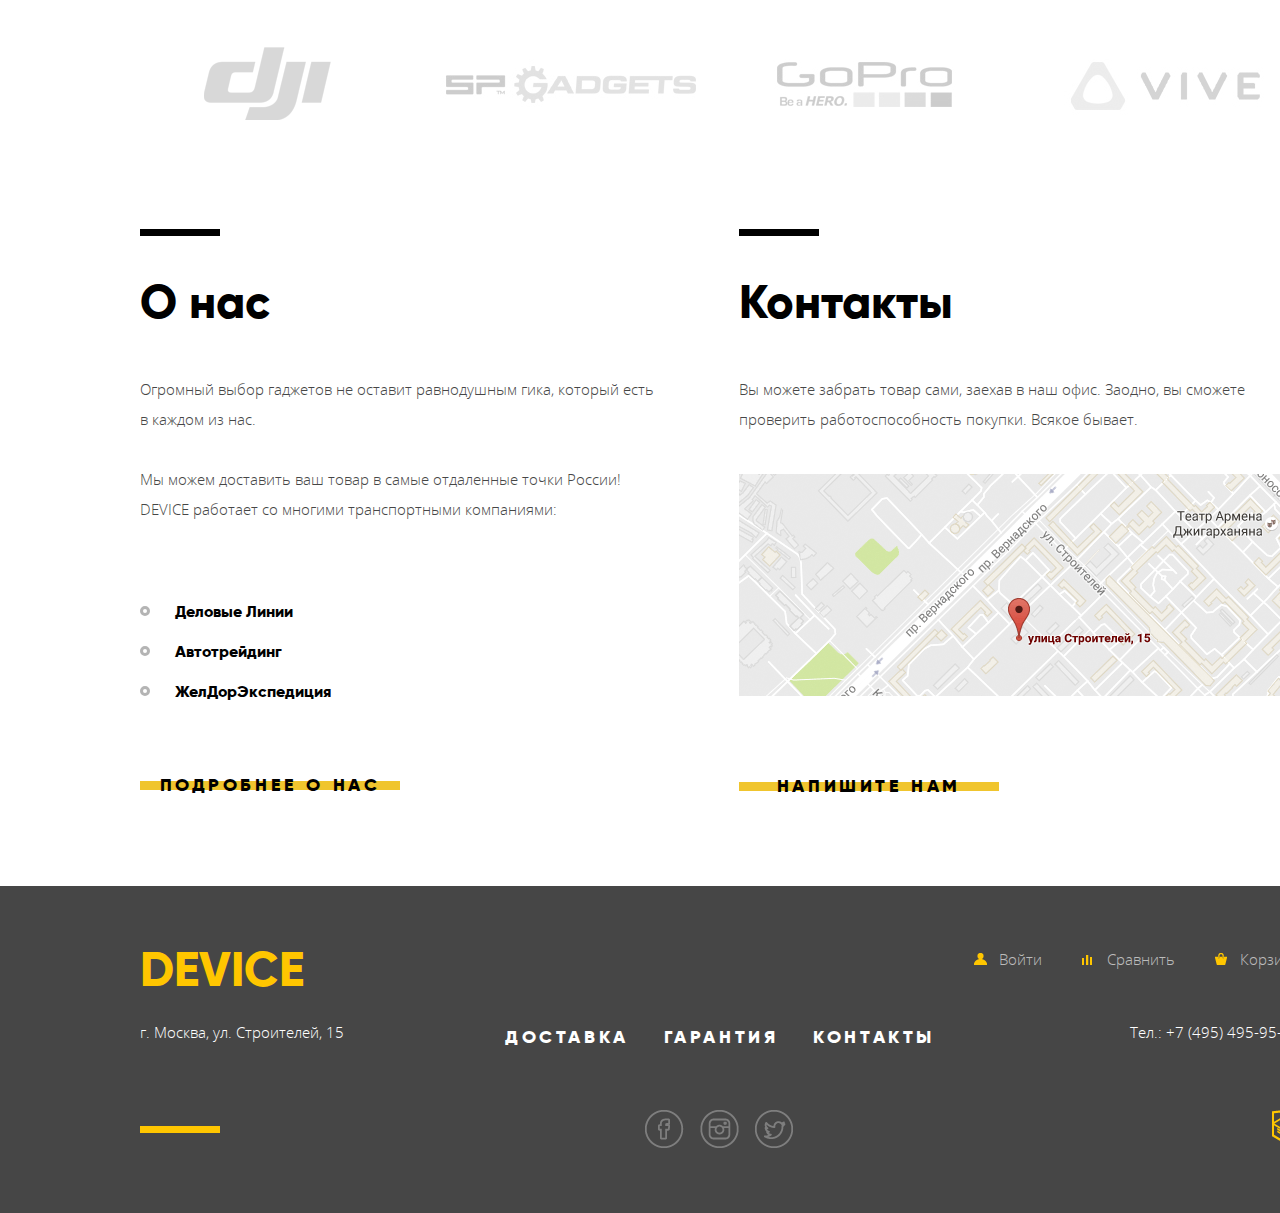
==== commit 9cbc5a09: "добавление состояния ошибки для модального окна на js+минификация" ====
--- a/index.html
+++ b/index.html
@@ -4,7 +4,7 @@
     <meta charset="utf-8">
     <title>HTML Academy: Девайс</title>
     <link href="css/normalize.css" rel="stylesheet">
-    <link href="css/style.css" rel="stylesheet">
+    <link href="css/style.min.css" rel="stylesheet">
   </head>
   <body>
     <header class="main-header container">
@@ -275,7 +275,11 @@
           <p class="info-block-title">Контакты</p>
           <p class="info-block-text">Вы можете забрать товар сами, заехав в наш офис. Заодно, вы сможете проверить работоспособность покупки. Всякое бывает.</p>
           <div class="map">
-            <img src="img/map.png" width="560" height="222" alt="карта">
+            <a href="map.html" class="map-open-js">
+              <div class="map-wrapper-small">
+                <img src="img/map.png" width="560" height="222" alt="карта">
+              </div>
+            </a>
           </div>
           <a href="popup.html" class="btn btn-popup">Напишите нам</a>
         </section>
@@ -303,7 +307,7 @@
         </section>
         <section class="contacts-footer">
           <div class="contacts-footer-adress">
-            <p>г. Москва, ул. Строителей, 15 </p>
+            <p>г. Москва, ул. Строителей, 15</p>
           </div>
           <ul class="contacts-footer-list">
             <li class="contacts-footer-item">
@@ -341,7 +345,7 @@
       </div>
     </footer>
 
-    <div class="popup  popup--show">
+    <div class="popup">
       <form class="popup-form" action="#" method="post">
         <div class="half-width">
           <label for="field-name">Ваше имя:</label>
@@ -360,5 +364,12 @@
       <button type="button" class="close">Закрыть</button>
     </div>
 
+    <div class="popup-map">
+      <div class="map-wrapper" id="yandex-map"></div>
+        <button class="close" type="button" title="Закрыть">Закрыть</button>
+    </div>
+
+<script src="http://api-maps.yandex.ru/2.1/?lang=ru_RU" type="text/javascript"></script>
+<script src="js/script.min.js"></script>
   </body>
 </html>
--- a/css/style.min.css
+++ b/css/style.min.css
@@ -0,0 +1 @@
+@font-face{font-family:"Open Sans";src:local("Open Sans"),local("Open-Sans"),url(../fonts/opensans.woff2) format("woff2"),url(../fonts/opensans.woff) format("woff");font-weight:400;font-style:normal}@font-face{font-family:"Open Sans";src:local("Open Sans Light"),local("Open-Sans-Light"),url(../fonts/opensanslight.woff2) format("woff2"),url(../fonts/opensanslight.woff) format("woff");font-weight:300;font-style:normal}@font-face{font-family:"Gilroy";src:local("Gilroy Light"),local("Gilroy-Light"),url(../fonts/gilroylight.woff2) format("woff2"),url(../fonts/gilroylight.woff) format("woff");font-weight:300;font-style:normal}@font-face{font-family:"Gilroy";src:local("Gilroy ExtraBold"),local("Gilroy-ExtraBold"),url(../fonts/gilroyextrabold.woff2) format("woff2"),url(../fonts/gilroyextrabold.woff) format("woff");font-weight:800;font-style:normal}html,body{min-width:1440px;margin:0;padding:0;font-family:"Open Sans","Arial",sans-serif;font-size:15px;line-height:120%;font-weight:300;color:#464646}.container{width:1160px;margin:0 auto;padding:0 10px}img{max-width:100%}.main-header{padding-top:20px}.main-menu{width:100%;padding:0 57px 43px;background-image:-webkit-linear-gradient(top,rgba(255,255,255,0) 28px,#f7e296 28px);background-image:-webkit-linear-gradient(top,rgba(255,255,255,0) 28px,#f7e296 28px);background-image:linear-gradient(to bottom,rgba(255,255,255,0) 28px,#f7e296 28px);box-sizing:border-box}.main-menu-inner{padding-bottom:39px}.menu-wrapper{display:-webkit-box;display:-ms-flexbox;display:flex;-ms-flex-preferred-size:1040px;flex-basis:1040px;-ms-flex-wrap:wrap;flex-wrap:wrap;-ms-flex-negative:0;flex-shrink:0;-webkit-box-align:start;-ms-flex-align:start;align-items:flex-start}.logo-link{display:block;width:165px;font-family:"Gilroy","Arial",sans-serif;font-size:48px;line-height:120%;font-weight:800;color:#000;text-transform:uppercase;text-decoration:none;cursor:pointer}.logo-link:hover{opacity:.6}.logo-link:active{opacity:.3}.user-menu{display:-webkit-box;display:-ms-flexbox;display:flex;width:100%;margin-top:5px;-webkit-box-align:baseline;-ms-flex-align:baseline;align-items:baseline}.search{width:445px;margin-right:auto;font-family:"Open Sans","Arial",sans-serif;font-size:15px;line-height:36px;font-weight:300}.search form{display:-webkit-box;display:-ms-flexbox;display:flex;-webkit-box-align:baseline;-ms-flex-align:baseline;align-items:baseline;-ms-flex-negative:0;flex-shrink:0}.search label{position:absolute;width:1px;height:1px;margin:-1px;padding:0;border:0;clip:rect(0 0 0 0);overflow:hidden}.input-wrapper{position:relative;width:445px}.search input[type=search]{position:relative;width:355px;padding:7px 40px;font:inherit;color:#000;background:#f7e296;border:0;cursor:pointer}.input-wrapper::before{content:"";position:absolute;bottom:14px;left:5px;width:17px;height:17px;background:url(../img/spritesheet.png) no-repeat -5px -281px;z-index:15}.search-btn{display:none}.search input[type=search]:focus{border-bottom:2px solid #000}.search input[type=search]:focus~.search-btn,.search-btn:focus,.search-btn:active{display:inline-block;width:85px;margin-left:-4px;padding:5px 20px 7px;vertical-align:baseline;font:inherit;text-align:center;background:0 0;border:2px solid #000;box-sizing:border-box;cursor:pointer}.search input[type=search]:focus~.search-btn:hover{color:#fff;background:#000;border-bottom:2px solid #000}.search input[type=search]~.search-btn:active{color:rgba(255,255,255,.3);background:#000}.search input::-webkit-input-placeholder{color:#000;opacity:.3}.search input:-moz-placeholder,.search input::-moz-placeholder{color:#000;opacity:.3}.search input:-ms-input-placeholder{color:#000;opacity:.3}.search input:hover::-webkit-input-placeholder{color:#000;opacity:.6}.search input:hover:-moz-placeholder,.search input:hover::-moz-placeholder{color:#000;opacity:.6}.search input:hover:-ms-input-placeholder{color:#000;opacity:.6}.search input:focus::-webkit-input-placeholder{opacity:0}.search input:focus:-moz-placeholder,.search input:focus::-moz-placeholder{opacity:0}.search input:focus:-ms-input-placeholder{opacity:0}.login{position:relative;width:220px;margin-right:68px}.login-enter-link{display:block;padding-left:30px;font-family:"Open Sans","Arial",sans-serif;font-size:15px;line-height:36px;font-weight:300;color:#000;text-decoration:none;cursor:pointer}.login-info-username{width:157px;margin-right:auto;padding-left:34px;font-family:"Open Sans","Arial",sans-serif;font-size:15px;line-height:36px;font-weight:300;color:#000;text-decoration:none;cursor:pointer;overflow:hidden;white-space:nowrap;text-overflow:ellipsis}.login-enter a::before,.login-info-username::before{content:"";position:absolute;top:12px;left:7px;width:13px;height:12px;background:url(../img/spritesheet.png) no-repeat -5px -355px}.login-enter a:hover,.login-enter a:hover::before,.login-info-username:hover,.login-info-username:hover::before{opacity:.6}.login-enter a:active,.login-enter a:active::before,.login-info-username:active,.login-info-username:active::before{opacity:.3}.login-info{display:-webkit-box;display:-ms-flexbox;display:flex;-ms-flex-negative:0;flex-shrink:0}.login-info-exit{width:43px;margin:0;padding:0;font-family:"Open Sans","Arial",sans-serif;font-size:15px;line-height:36px;font-weight:300;color:rgba(0,0,0,.3);text-decoration:none;cursor:pointer}.login-info-exit:hover{color:rgba(0,0,0,.7)}.login-info-exit:active{color:#000}.login-info--hidden{display:none}.login-enter--hidden{display:none}.cart{width:220px}.cart-list{display:-webkit-box;display:-ms-flexbox;display:flex;margin:0;padding:0;-ms-flex-wrap:wrap;flex-wrap:wrap;-ms-flex-negative:0;flex-shrink:0;-webkit-box-pack:justify;-ms-flex-pack:justify;justify-content:space-between;-webkit-box-align:baseline;-ms-flex-align:baseline;align-items:baseline;list-style:none}.cart-item{width:90px}.cart-item a{position:relative;display:block;padding-left:25px;font-family:"Open Sans","Arial",sans-serif;font-size:15px;line-height:36px;font-weight:300;color:#000;text-decoration:none;cursor:pointer}.cart-item a:hover{opacity:.6}.cart-item a:active{opacity:.3}.cart-item:first-of-type a::before{content:"";position:absolute;top:14px;left:4px;width:10px;height:10px;background:url(../img/spritesheet.png) no-repeat -5px -69px}.cart-item:last-of-type a::before{content:"";position:absolute;top:12px;left:4px;width:12px;height:12px;background:url(../img/spritesheet.png) no-repeat -5px -25px}.main-navigation{width:100%;margin-top:23px}.navigation-list{display:-webkit-box;display:-ms-flexbox;display:flex;margin:0;padding:0;-ms-flex-wrap:wrap;flex-wrap:wrap;list-style:none;box-sizing:border-box}.navigation-item{width:122px;margin-right:36px}.navigation-item:nth-child(4){margin-right:0;margin-left:65px;text-align:right}.navigation-item a{display:block;padding:10px 0;font-family:"Gilroy","Arial",sans-serif;font-size:18px;line-height:120%;font-weight:800;color:#000;letter-spacing:.2em;text-transform:uppercase;text-decoration:none;cursor:pointer;box-sizing:border-box}.navigation-item a:not(.active):hover{opacity:.6}.navigation-item a:active,.sublist-item .active{opacity:.3}.navigation-item--submenu{position:relative;width:255px;margin-right:288px}.navigation-item--submenu a{padding-right:33px}.navigation-item--plus::before{content:"";position:absolute;top:12px;right:7px;width:16px;height:16px;background:url(../img/plus.png) no-repeat 0 0;opacity:.3}.navigation-item--submenu:hover .navigation-sublist,.navigation-item--submenu:active .navigation-sublist{display:-webkit-box;display:-ms-flexbox;display:flex}.navigation-sublist{position:absolute;left:-57px;display:none;width:1160px;margin:0;padding:23px 0 23px 60px;z-index:15;background:#f7e296;box-sizing:border-box}.sublist-item{display:inline-block;width:180px;margin:0;padding:0;font-size:0}.sublist-item:nth-child(2){margin-right:20px;margin-left:60px}.sublist-item a{width:100%;display:block;margin:0;padding:0;font-family:"Open Sans","Arial",sans-serif;font-size:15px;line-height:36px;font-weight:300;color:#000;text-decoration:none;text-transform:none;letter-spacing:normal}.slider-menu{position:relative;margin-top:-1px;background:-webkit-linear-gradient(top,#f7e296 110px,rgba(255,255,255,0) 110px);background:linear-gradient(to bottom,#f7e296 110px,rgba(255,255,255,0) 110px)}input[type=radio]{display:none}.slider-controls{position:absolute;top:325px;right:65px;min-width:95px}.slider-controls label{display:inline-block;vertical-align:top;width:10px;height:10px;margin-right:19px;border-radius:50%;border:3px solid rgba(0,0,0,.3);background:#fff;box-sizing:border-box;cursor:pointer}.slider-controls label:hover{border:3px solid rgba(0,0,0,.4)}#btn-1:checked~.slider-controls label[for=btn-1],#btn-2:checked~.slider-controls label[for=btn-2],#btn-3:checked~.slider-controls label[for=btn-3]{border-color:#000}.slider-inner{width:100%;padding:0 60px 0 20px;box-sizing:border-box}#btn-1:checked~.slider-inner .slide:nth-child(1),#btn-2:checked~.slider-inner .slide:nth-child(2),#btn-3:checked~.slider-inner .slide:nth-child(3){display:-webkit-box;display:-ms-flexbox;display:flex}.slide{display:none;-ms-flex-preferred-size:1040px;flex-basis:1040px;-ms-flex-negative:0;flex-shrink:0;-webkit-box-pack:justify;-ms-flex-pack:justify;justify-content:space-between}.slide:first-child{background:url(../img/01.png) no-repeat 100% 7px}.slide:nth-child(2){background:url(../img/02.png) no-repeat 100% 7px}.slide:last-child{background:url(../img/03.png) no-repeat 100% 7px}.slider-foto{display:-webkit-box;display:-ms-flexbox;display:flex;width:530px;min-height:486px}.slider-foto img{margin:auto}.slide-description{width:500px;-ms-flex-item-align:end;align-self:flex-end}.slide-title{position:relative;display:block;margin:0;padding-top:40px;font-family:"Gilroy","Arial",sans-serif;font-size:47px;line-height:120%;font-weight:800;color:#000}.slide-title::before{content:"";position:absolute;top:-3px;display:block;width:100%;height:7px;background-image:-webkit-linear-gradient(left,#fff 101px,transparent 101px);background-image:linear-gradient(to right,#fff 101px,transparent 101px)}.slide-text{margin:20px 0 40px;padding-right:22px;font-family:"Open Sans","Arial",sans-serif;font-size:15px;line-height:30px;font-weight:300;color:#464646}.btn{display:block;width:220px;padding:10px;font-family:"Gilroy","Arial",sans-serif;font-size:18px;line-height:120%;font-weight:800;color:#000;letter-spacing:.2em;text-align:center;text-transform:uppercase;text-decoration:none;background-image:-webkit-linear-gradient(top,transparent 16px,#f0c52e 16px,#f0c52e 25px,transparent 25px);background-image:linear-gradient(to bottom,transparent 16px,#f0c52e 16px,#f0c52e 25px,transparent 25px);box-sizing:border-box;cursor:pointer}.btn:hover{background:#f0c52e;-webkit-transition:.3ms ease-in all;transition:.3ms ease-in all}.btn:active{color:rgba(0,0,0,.3)}.features-list{margin:0;margin-top:50px;padding:0;list-style:none}.features-item{display:inline-block;max-width:155px;margin-right:65px;vertical-align:text-bottom;font-family:"Open Sans","Arial",sans-serif;font-size:15px;line-height:30px;font-weight:300;color:#464646}.features-item:last-child{margin-right:0}.features-item i{margin:0;font-family:"Gilroy","Arial",sans-serif;font-size:36px;line-height:142%;font-weight:300;font-style:normal;color:#000}.features-item p{margin:0;font:inherit}.main-footer{padding-top:55px;padding-bottom:60px;background:#464646;color:#fff}.footer-wrapper{display:-webkit-box;display:-ms-flexbox;display:flex;width:1160px;-ms-flex-wrap:wrap;flex-wrap:wrap}.user-menu-footer{display:-webkit-box;display:-ms-flexbox;display:flex;width:1160px;-ms-flex-negative:0;flex-shrink:0}.logo-link--color{color:#ffc600}.logo-link--color:hover{opacity:.6}.logo-link--color:active{opacity:.3}.user-cart{min-width:400px;margin-left:auto}.user-cart-list{display:-webkit-box;display:-ms-flexbox;display:flex;margin:0;padding:0;-webkit-box-pack:end;-ms-flex-pack:end;justify-content:flex-end;list-style:none}.user-cart-item{max-width:95px;margin-left:40px}.user-cart-item a{position:relative;display:inline-block;padding-left:25px;vertical-align:text-top;font-family:"Open Sans","Arial",sans-serif;font-size:15px;line-height:36px;font-weight:300;color:rgba(243,243,243,.7);text-decoration:none;cursor:pointer}.user-cart-item a:hover{color:#f3f3f3}.user-cart-item a:active{color:rgba(255,255,255,.3)}.user-cart-item:first-child a::before{content:"";position:absolute;top:12px;left:0;width:13px;height:12px;background:url(../img/spritesheet.png) no-repeat -5px -377px}.user-cart-item:nth-child(2) a::before{content:"";position:absolute;top:14px;left:0;width:10px;height:10px;background:url(../img/spritesheet.png) no-repeat -5px -89px}.user-cart-item:last-child a::before{content:"";position:absolute;top:12px;left:0;width:12px;height:12px;background:url(../img/spritesheet.png) no-repeat -5px -47px}.user-cart-item a:hover::before{opacity:.6}.user-cart-item a:active::before{opacity:.3}.contacts-footer{display:-webkit-box;display:-ms-flexbox;display:flex;width:1160px;margin-top:18px;-ms-flex-negative:0;flex-shrink:0;-webkit-box-pack:justify;-ms-flex-pack:justify;justify-content:space-between}.contacts-footer-adress,.contacts-footer-phone{width:210px;margin:0;font-family:"Open Sans","Arial",sans-serif;font-size:15px;line-height:30px;font-weight:300;color:#fff}.contacts-footer-adress p{margin:0}.contacts-footer-phone p{margin:0;text-align:right}.no-decor{text-decoration:none}.contacts-footer-list{display:-webkit-box;display:-ms-flexbox;display:flex;width:430px;margin:0;padding:0;padding-top:10px;-ms-flex-wrap:wrap;flex-wrap:wrap;-ms-flex-negative:0;flex-shrink:0;list-style:none}.contacts-footer-item{max-width:125px;margin:0;margin-right:auto}.contacts-footer-item:last-child{margin-right:0}.contacts-footer-item a{display:block;margin:0;font-family:"Gilroy","Arial",sans-serif;font-size:18px;line-height:120%;font-weight:800;letter-spacing:.2em;color:#fff;text-decoration:none;text-transform:uppercase}.contacts-footer-item a:hover{opacity:.6}.contacts-footer-item a:active{opacity:.3}.social-footer{position:relative;display:-webkit-box;display:-ms-flexbox;display:flex;width:1160px;margin-top:62px;-ms-flex-negative:0;flex-shrink:0;-webkit-box-pack:end;-ms-flex-pack:end;justify-content:flex-end}.social-footer::before{content:"";position:absolute;bottom:20px;left:0;width:80px;height:7px;background:#ffc600}.social-footer-list{display:-webkit-box;display:-ms-flexbox;display:flex;width:425px;margin:0 auto;margin-left:375px;padding:0;-ms-flex-negative:0;flex-shrink:0;-webkit-box-pack:center;-ms-flex-pack:center;justify-content:center;list-style:none}.social-footer-item{width:40px;margin-right:15px}.btn-social{position:relative;display:block;font-size:0;width:39px;height:38px;background:#464646 url(../img/spritesheet.png) no-repeat center;opacity:.3}.btn-social-fb{background-position:-5px -109px}.btn-social-inst{background-position:-5px -201px}.btn-social-tw{background-position:-5px -307px}.btn-social:hover{opacity:1}.btn-social:active{opacity:.1}.html-academy{min-width:28px}.html-academy a{font-size:0}.html-academy:hover{opacity:.6}.html-academy:active{opacity:.3}.catalog-list{display:-webkit-box;display:-ms-flexbox;display:flex;width:100%;margin:0;margin-top:104px;padding:0;-ms-flex-wrap:wrap;flex-wrap:wrap;-webkit-box-pack:start;-ms-flex-pack:start;justify-content:flex-start;-ms-flex-negative:0;flex-shrink:0;list-style:none}.catalog-item{width:160px;margin-right:40px}.catalog-item:nth-child(6n){margin-right:0}.catalog-link{display:block;margin:0;font-family:"Gilroy","Arial",sans-serif;font-size:18px;line-height:120%;font-weight:800;color:#000;text-decoration:none;cursor:pointer}.catalog-link p{margin:0;margin-top:35px;font:inherit;text-align:left}.wrapper-img{display:-webkit-box;display:-ms-flexbox;display:flex;width:160px;height:160px;-webkit-box-pack:center;-ms-flex-pack:center;justify-content:center;-webkit-box-align:center;-ms-flex-align:center;align-items:center;background:#f7e296}.wrapper-img img{display:block}.catalog-item:nth-child(2) .wrapper-img{-webkit-box-align:end;-ms-flex-align:end;align-items:flex-end}.catalog-link:active p,.catalog-link:active img{opacity:.3}.catalog-link:hover .wrapper-img,.catalog-link:active .wrapper-img{background:#f0c52e}.service{margin-top:84px;padding-bottom:67px;background-image:-webkit-linear-gradient(top,rgba(255,255,255,0) 100px,#e5e5e5 100px);background-image:linear-gradient(to bottom,rgba(255,255,255,0) 100px,#e5e5e5 100px)}.service-slider{position:relative;display:-webkit-box;display:-ms-flexbox;display:flex;width:100%;-webkit-box-pack:justify;-ms-flex-pack:justify;justify-content:space-between}.service-list{width:285px;margin:0;padding:0;padding-top:79px;padding-bottom:43px;list-style:none;border-right:7px solid #000;box-sizing:border-box}.service-item{width:100%;margin:0;margin-bottom:25px;font-family:"Gilroy","Arial",sans-serif;font-size:18px;line-height:120%;font-weight:800;letter-spacing:.2em;color:#000;text-transform:uppercase;background:0 0;box-sizing:border-box}.service-item label{display:block;width:160px;margin:0;padding:10px 20px;font:inherit;text-align:center;background-image:-webkit-linear-gradient(top,transparent 16px,#f0c52e 16px,#f0c52e 25px,transparent 25px);background-image:linear-gradient(to bottom,transparent 16px,#f0c52e 16px,#f0c52e 25px,transparent 25px);box-sizing:border-box;cursor:pointer}.service-item label:hover{background:#f0c52e}.service-item label:active{width:100%;color:#f7e184;text-align:left;background:#000}#delivery:checked~.service-list .service-item:first-child label,#guarant:checked~.service-list .service-item:nth-child(2) label,#credit:checked~.service-list .service-item:last-child label{width:100%;color:#f7e184;text-align:left;background:#000}.service-detals{width:760px;margin-top:50px}.service-features{display:none;padding:20px 0}.service-features:first-child{background:url(../img/delivery.png) no-repeat 560px 35px}.service-features:nth-child(2){background:url(../img/warranty.png) no-repeat 560px 10px}.service-features:last-child{background:url(../img/credit.png) no-repeat 560px 10px}#delivery:checked~.service-detals .service-features:first-child,#guarant:checked~.service-detals .service-features:nth-child(2),#credit:checked~.service-detals .service-features:last-child{display:block}.service-features-title{display:block;margin:0;font-family:"Gilroy","Arial",sans-serif;font-size:47px;line-height:120%;font-weight:800;color:#000}.service-features-description{width:555px;margin:0;margin-top:27px;padding-right:132px;font-family:"Open Sans","Arial",sans-serif;font-size:15px;line-height:30px;font-weight:300;color:#464646;box-sizing:border-box}.brands{margin-top:95px}.brands-list{display:-webkit-box;display:-ms-flexbox;display:flex;width:100%;margin:0;padding:0;-ms-flex-wrap:wrap;flex-wrap:wrap;-ms-flex-negative:0;flex-shrink:0;list-style:none;box-sizing:border-box}.brands-item{width:260px;margin-right:40px}.brands-item:nth-child(4n){margin-right:0}.brands-link{font-size:0;cursor:pointer}.brands-link:hover .brands--dji{background:url("../img/logo-1-color .png") no-repeat 50%}.brands-link:hover .brands--Adgets{background:url(../img/logo-2-color.png) no-repeat 50%}.brands-link:hover .brands--GoPro{background:url(../img/logo-3-color.png) no-repeat 50%}.brands-link:hover .brands--Vive{background:url(../img/logo-4-color.png) no-repeat 50%}.info-block{display:-webkit-box;display:-ms-flexbox;display:flex;width:1160px;margin-top:85px;margin-bottom:79px;-ms-flex-negative:0;flex-shrink:0;-webkit-box-pack:justify;-ms-flex-pack:justify;justify-content:space-between}.about-us{width:515px}.contacts{width:561px}.info-block-title{position:relative;margin:0;margin-bottom:43px;padding-top:45px;font-family:"Gilroy","Arial",sans-serif;font-size:47px;line-height:120%;font-weight:800;color:#000}.info-block-title::before{content:"";position:absolute;top:0;display:block;width:100%;height:7px;background-image:-webkit-linear-gradient(left,#000 80px,transparent 80px);background-image:linear-gradient(to right,#000 80px,transparent 80px)}.info-block-text{margin:30px 0;font-family:"Open Sans","Arial",sans-serif;font-size:15px;line-height:30px;font-weight:300;color:#464646}.contacts .info-block-text{margin-bottom:40px}.transport-list{display:-webkit-box;display:-ms-flexbox;display:flex;width:100%;margin:0;margin-top:68px;padding:0;-ms-flex-wrap:wrap;flex-wrap:wrap;list-style:none}.transport-item{position:relative;width:100%;margin:0;padding:0 35px;font-family:"Gilroy","Arial",sans-serif;font-size:16px;line-height:40px;font-weight:800;color:#000}.transport-item::before{content:"";position:absolute;top:14px;left:0;width:4px;height:4px;background:#fff;border:3px solid #b4b4b4;border-radius:50%}.about-us .btn{width:260px;margin-top:53px}.map{width:100%;cursor:pointer}.map a{display:block}.map-wrapper-small{width:560px;height:222px}.map img{display:block}.btn-popup{width:260px;margin-top:70px}.title-catalog h1{margin:0;margin-top:33px;margin-left:60px;font-family:"Gilroy","Arial",sans-serif;font-size:47px;line-height:120%;font-weight:800;color:#000}.breadcrumbs{margin-top:14px;margin-bottom:40px}.breadcrumbs-list{display:-webkit-box;display:-ms-flexbox;display:flex;width:100%;margin:0;margin-left:60px;padding:0;list-style:none}.breadcrumbs-item{max-width:200px;margin-right:12px}.breadcrumbs-item a{margin:0;padding-right:18px;font-family:"Open Sans","Arial",sans-serif;font-size:14px;line-height:36px;font-weight:300;color:rgba(0,0,0,.3);text-decoration:none}.breadcrumbs-item a:not(.active):hover{color:rgba(0,0,0,.6)}.breadcrumbs-item a:not(.active):active{color:rgba(0,0,0,.1)}.breadcrumbs-item span{font-weight:700;color:#000}.inner-wrapper{display:-webkit-box;display:-ms-flexbox;display:flex;width:1440px;margin:0 auto}.filter{width:468px;background-image:-webkit-linear-gradient(top,#dbdbdb 69px,#efefef 19px);background-image:linear-gradient(to bottom,#dbdbdb 69px,#efefef 19px)}.filter-wrapper{width:328px;margin:0;margin-left:auto;padding-left:60px;padding-right:68px;box-sizing:border-box}.filter-title{margin:0;padding:25px 0;font-family:"Gilroy","Arial",sans-serif;font-size:16px;line-height:120%;font-weight:800;letter-spacing:.2em;color:#000;text-transform:uppercase}.filter-cost{width:200px;margin-top:70px;border-top:2px solid #000;box-sizing:border-box}.filter-name{margin:0;padding:15px 0;font-family:"Gilroy","Arial",sans-serif;font-size:16px;line-height:120%;font-weight:800;color:#000;box-sizing:border-box}.range-controls{position:relative;margin-top:20px}.range-controls .scale{height:2px;background:#dbdbdb}.range-controls .bar{width:55%;height:2px;background:#91c92f}.range-controls .toggle{position:absolute;top:-7px;left:0;width:15px;height:15px;border:2px solid #000;border-radius:50%;background:#efefef;box-sizing:border-box;cursor:pointer}.range-controls .toggle-max{left:110px}.range-controls .toggle:active{background:#7eae29;border:3px solid #fff;box-shadow:0 5px 5px 0 rgba(0,0,0,.75)}.price-controls{display:-webkit-box;display:-ms-flexbox;display:flex;width:100%;margin-top:10px;-ms-flex-negative:0;flex-shrink:0}.price-controls label{position:absolute;width:1px;height:1px;margin:-1px;padding:0;border:0;clip:rect(0 0 0 0);overflow:hidden}.price-controls input{width:90px;height:14px;font-family:"Gilroy","Arial",sans-serif;font-size:14px;line-height:122px;font-weight:300;color:rgba(0,0,0,.2);background:0 0;border:0}.filter-color{margin-top:40px;border-top:2px solid #000}input[type=checkbox]{display:none}.filter-color-list{display:-webkit-box;display:-ms-flexbox;display:flex;width:100%;margin:0;margin-top:4px;padding:0;-ms-flex-wrap:wrap;flex-wrap:wrap;-ms-flex-negative:0;flex-shrink:0;-ms-flex-line-pack:justify;align-content:space-between;list-style:none}.filter-color-item{width:100%}.filter-color-item label{position:relative;margin:0;padding:0;padding-left:38px;font-family:"Open Sans","Arial",sans-serif;font-size:14px;line-height:40px;font-weight:300;color:#000;cursor:pointer}.filter-color-item label::before{content:"";position:absolute;top:-3px;left:-1px;width:21px;height:21px;background:#dbdbdb}input[type=checkbox]:checked+label::after{content:"";position:absolute;top:1px;left:7px;width:2px;height:7px;border:2px solid #000;border-left-color:transparent;border-top-color:transparent;-webkit-transform:rotate(45deg);transform:rotate(45deg)}.filter-color-item label:hover::before{background:#cecece}.filter-color-item label:active::before{background:#c4c4c4}.filter-bluetooth{margin-top:29px;border-top:2px solid #000}.filter-bluetooth-list{display:-webkit-box;display:-ms-flexbox;display:flex;width:100%;margin:0;margin-top:3px;padding:0;-ms-flex-wrap:wrap;flex-wrap:wrap;-ms-flex-negative:0;flex-shrink:0;-ms-flex-line-pack:justify;align-content:space-between;list-style:none}.filter-bluetooth-item{width:100%}.filter-bluetooth-item label{position:relative;margin:0;padding:0;padding-left:38px;font-family:"Open Sans","Arial",sans-serif;font-size:14px;line-height:40px;font-weight:300;color:#000;cursor:pointer}.filter-bluetooth-item label::before{content:"";position:absolute;top:0;left:0;width:23px;height:23px;background:0 0;border:2px solid #c6c6c6;border-radius:50%;box-sizing:border-box}input[type=radio]:checked+label::after{content:"";position:absolute;top:7px;left:7px;width:9px;height:9px;background:0 0;border:2px solid #000;border-radius:50%;box-sizing:border-box}.filter-bluetooth-item label:hover::before{border-color:#cecece}.filter-bluetooth-item label:active::before{border-color:#acacac}.filter-btn{width:200px;margin-top:35px;background-image:-webkit-linear-gradient(top,#efefef 16px,#f0c52e 16px,#f0c52e 22px,#efefef 22px);background-image:linear-gradient(to bottom,#efefef 16px,#f0c52e 16px,#f0c52e 22px,#efefef 22px);border:0}.content-catalog{width:972px;background-image:-webkit-linear-gradient(top,#ebebeb 69px,#fff 19px);background-image:linear-gradient(to bottom,#ebebeb 69px,#fff 19px)}.content-catalog-wrapper{width:760px;margin:0;margin-left:72px}.sorting{display:-webkit-box;display:-ms-flexbox;display:flex;width:100%;padding:25px 0}.sorting-title{display:block;margin:0;padding:0;font-family:"Gilroy","Arial",sans-serif;font-size:16px;line-height:120%;font-weight:700;letter-spacing:.2em;color:#000;text-transform:uppercase}.sorting-list{display:-webkit-box;display:-ms-flexbox;display:flex;margin:0;margin-left:56px;margin-right:auto;padding:0;-ms-flex-wrap:wrap;flex-wrap:wrap;list-style:none}.sorting-item{max-width:120px;margin-right:30px}.sorting-item a{display:block;font-family:"Open Sans","Arial",sans-serif;font-size:14px;line-height:18px;font-weight:400;color:rgba(0,0,0,.3);text-decoration:none}.sorting-item a:not(.active):hover{color:rgba(0,0,0,.6)}.sorting-item .active,.sorting-item a:active{color:#000}.sorting-sign{display:-webkit-box;display:-ms-flexbox;display:flex;max-width:60px;margin:0;padding:0;-webkit-box-pack:justify;-ms-flex-pack:justify;justify-content:space-between;list-style:none}.sign-item{width:20px;margin-right:30px}.sign-item:first-of-type{padding-top:5px}.sign-item:last-of-type{margin-top:-4px}.sign-item a{position:relative;display:block;width:13px;height:13px;font-size:0;background:#ccc;-webkit-transform:rotate(45deg);transform:rotate(45deg)}.sign-item .active{background:#000}.sign-up::before{content:"";position:absolute;top:0;left:5px;width:30px;height:30px;background:#ebebeb;-webkit-transform:rotate(45deg);transform:rotate(45deg)}.sign-down::before{content:"";position:absolute;top:-10px;left:-10px;width:20px;height:20px;background:#ebebeb;-webkit-transform:rotate(45deg);transform:rotate(45deg)}.sign-item a:not(.active):hover{background:#999}.sign-item a:not(.active):active{background:#000}.shop-items{margin:0;margin-top:70px;margin-bottom:35px}.shop-items-list{display:-webkit-box;display:-ms-flexbox;display:flex;width:100%;margin:0;padding:0;-ms-flex-wrap:wrap;flex-wrap:wrap;-ms-flex-negative:0;flex-shrink:0;-ms-flex-line-pack:justify;align-content:space-between;list-style:none}.shop-items-list li{position:relative;width:360px;margin:0;margin-right:40px;margin-bottom:50px;cursor:pointer}.shop-items-list li:nth-child(2n){margin-right:0}.shop-items-list li:nth-last-child(-n+2){margin-bottom:0}.shop-items-list li:hover .items-add{display:-webkit-box;display:-ms-flexbox;display:flex}.items-foto img{display:block}.items-description{display:-webkit-box;display:-ms-flexbox;display:flex;width:100%;margin-top:35px;-webkit-box-pack:justify;-ms-flex-pack:justify;justify-content:space-between;-webkit-box-align:baseline;-ms-flex-align:baseline;align-items:baseline}.items-name{display:block;width:255px;text-decoration:none}.items-name h2{margin:0;font-family:"Gilroy","Arial",sans-serif;font-size:18px;line-height:120%;font-weight:800;color:#000}.items-price{margin:0;font-family:"Gilroy","Arial",sans-serif;font-size:16px;line-height:120%;font-weight:300;font-style:normal;color:#464646}.items-add{position:absolute;top:0;display:none;width:360px;height:380px;-ms-flex-wrap:wrap;flex-wrap:wrap;-ms-flex-line-pack:center;align-content:center;background:rgba(243,243,243,.7)}.items-add a{width:200px;margin:auto}.items-comparison{width:100%;margin:auto;font-family:"Open Sans","Arial",sans-serif;font-size:13px;line-height:36px;font-weight:300;color:rgba(0,0,0,.5);text-align:center;text-decoration:none}.items-comparison:hover{color:#000}.items-comparison:active{color:rgba(0,0,0,.2)}.shop-items-article--new::before{content:"new";position:absolute;top:28px;right:28px;width:60px;height:60px;font-family:"Gilroy","Arial",sans-serif;font-size:14px;line-height:53px;font-weight:800;letter-spacing:.05em;color:rgba(0,0,0,.2);text-align:center;text-transform:uppercase;border:2px solid rgba(0,0,0,.2);border-radius:50%;box-sizing:border-box}.pagination{margin-bottom:72px}.pagination-list{display:-webkit-box;display:-ms-flexbox;display:flex;width:100%;margin:0;padding:0;-webkit-box-align:center;-ms-flex-align:center;align-items:center;background:#ebebeb;list-style:none;box-sizing:border-box}.pagination-item{max-width:137px;margin-right:30px}.pagination-item a{display:block;font-family:"Gilroy","Arial",sans-serif;font-size:16px;line-height:120%;font-weight:800;letter-spacing:.2em;color:rgba(0,0,0,.3);text-decoration:none;text-transform:uppercase}.pagination-item a:not(.active):hover{color:rgba(0,0,0,.6)}.pagination-item a:not(.active):active{color:#000}.pagination-item--prev{margin-right:200px}.pagination-item--prev a,.pagination-item--next a{width:137px;padding:28px 30px 25px;box-sizing:border-box}.pagination-item--next{margin-left:auto;margin-right:0}.pagination-item .active{color:#000}.pagination-item--prev a:not(.active):hover,.pagination-item--next a:not(.active):hover{background:#d9d9d9;color:#000}.pagination-item--prev a:not(.active):active,.pagination-item--next a:not(.active):active{color:rgba(0,0,0,.3)}@-webkit-keyframes bounce{0%{-webkit-transform:translateY(-2000px);transform:translateY(-2000px)}70%{-webkit-transform:translateY(30px);transform:translateY(30px)}90%{-webkit-transform:translateY(-10px);transform:translateY(-10px)}to{-webkit-transform:translateY(0);transform:translateY(0)}}@keyframes bounce{0%{-webkit-transform:translateY(-2000px);transform:translateY(-2000px)}70%{-webkit-transform:translateY(30px);transform:translateY(30px)}90%{-webkit-transform:translateY(-10px);transform:translateY(-10px)}to{-webkit-transform:translateY(0);transform:translateY(0)}}@-webkit-keyframes shake{0%,to{-webkit-transform:translateX(0);transform:translateX(0)}10%,30%,50%,70%,90%{-webkit-transform:translateX(-10px);transform:translateX(-10px)}20%,40%,60%,80%{-webkit-transform:translateX(10px);transform:translateX(10px)}}@keyframes shake{0%,to{-webkit-transform:translateX(0);transform:translateX(0)}10%,30%,50%,70%,90%{-webkit-transform:translateX(-10px);transform:translateX(-10px)}20%,40%,60%,80%{-webkit-transform:translateX(10px);transform:translateX(10px)}}.popup{position:fixed;display:none;top:50%;left:50%;width:960px;margin:0;margin-top:-270px;margin-left:-480px;padding:85px 100px;background:#fff;box-shadow:-60px 0 90px -60px rgba(0,0,0,.75),60px 0 90px -60px rgba(0,0,0,.75),0 10px 30px 0 rgba(0,0,0,.2);box-sizing:border-box}.popup-form{display:-webkit-box;display:-ms-flexbox;display:flex;-ms-flex-wrap:wrap;flex-wrap:wrap}.half-width{display:-webkit-box;display:-ms-flexbox;display:flex;width:360px;-ms-flex-wrap:wrap;flex-wrap:wrap}.half-width:first-of-type{margin-right:40px}.popup-form label{width:100%;margin:0;margin-bottom:12px;font-family:"Gilroy","Arial",sans-serif;font-size:18px;line-height:120%;font-weight:800;color:#000}.half-width input{width:100%;padding:15px 20px;font-family:"Open Sans","Arial",sans-serif;font-size:14px;line-height:18px;font-weight:400;color:#000;background:#f2f2f2;border:0;box-sizing:border-box}.text{display:-webkit-box;display:-ms-flexbox;display:flex;width:100%;margin-top:35px;margin-bottom:45px;-ms-flex-wrap:wrap;flex-wrap:wrap}.text textarea{width:100%;min-height:155px;padding:15px 20px;font-family:"Open Sans","Arial",sans-serif;font-size:14px;line-height:18px;font-weight:400;color:#000;background:#f2f2f2;border:0;box-sizing:border-box}.half-width input:hover,.text textarea:hover{background:#eaeaea}.half-width input:focus,.text textarea:focus{background:#fff;border:2px solid #f7e296}input:invalid{background:#f6dada;border:0}.btn-form{width:200px;background-image:-webkit-linear-gradient(top,#fff 16px,#f0c52e 16px,#f0c52e 22px,#fff 22px);background-image:linear-gradient(to bottom,#fff 16px,#f0c52e 16px,#f0c52e 22px,#fff 22px);border:0}.close{position:absolute;top:20px;right:20px;width:55px;height:55px;font-size:0;background:#f0c52e;opacity:.5;border-radius:50%;border:0;box-sizing:border-box;cursor:pointer}.close::before{content:"";position:absolute;top:13px;left:27px;width:2px;height:30px;background:#fff;-webkit-transform:rotate(45deg);transform:rotate(45deg)}.close::after{content:"";position:absolute;top:13px;left:27px;width:2px;height:30px;background:#fff;-webkit-transform:rotate(-45deg);transform:rotate(-45deg)}.close:hover,.close:active{background:#f0c52e;opacity:1}.close:active::before,.close:active::after{opacity:.3}.contacts-wrapper .popup{position:relative;display:block;margin:100px auto;left:0}.popup-map{position:fixed;top:50%;left:50%;display:none;width:960px;height:559px;margin-top:-270px;margin-left:-480px;background:#eaeaea url(../img/map-big.png) no-repeat;box-shadow:0 10px 20px 0 rgba(0,0,0,.2)}.popup--show,.popup-map--show{display:block;-webkit-animation:bounce .6s;animation:bounce .6s}.popup-error{-webkit-animation:shake .6s;animation:shake .6s}.half-width .popup-invalid,.text .popup-invalid{background:#f6dada;border:0}.popup-map .map-wrapper{width:100%;height:559px}
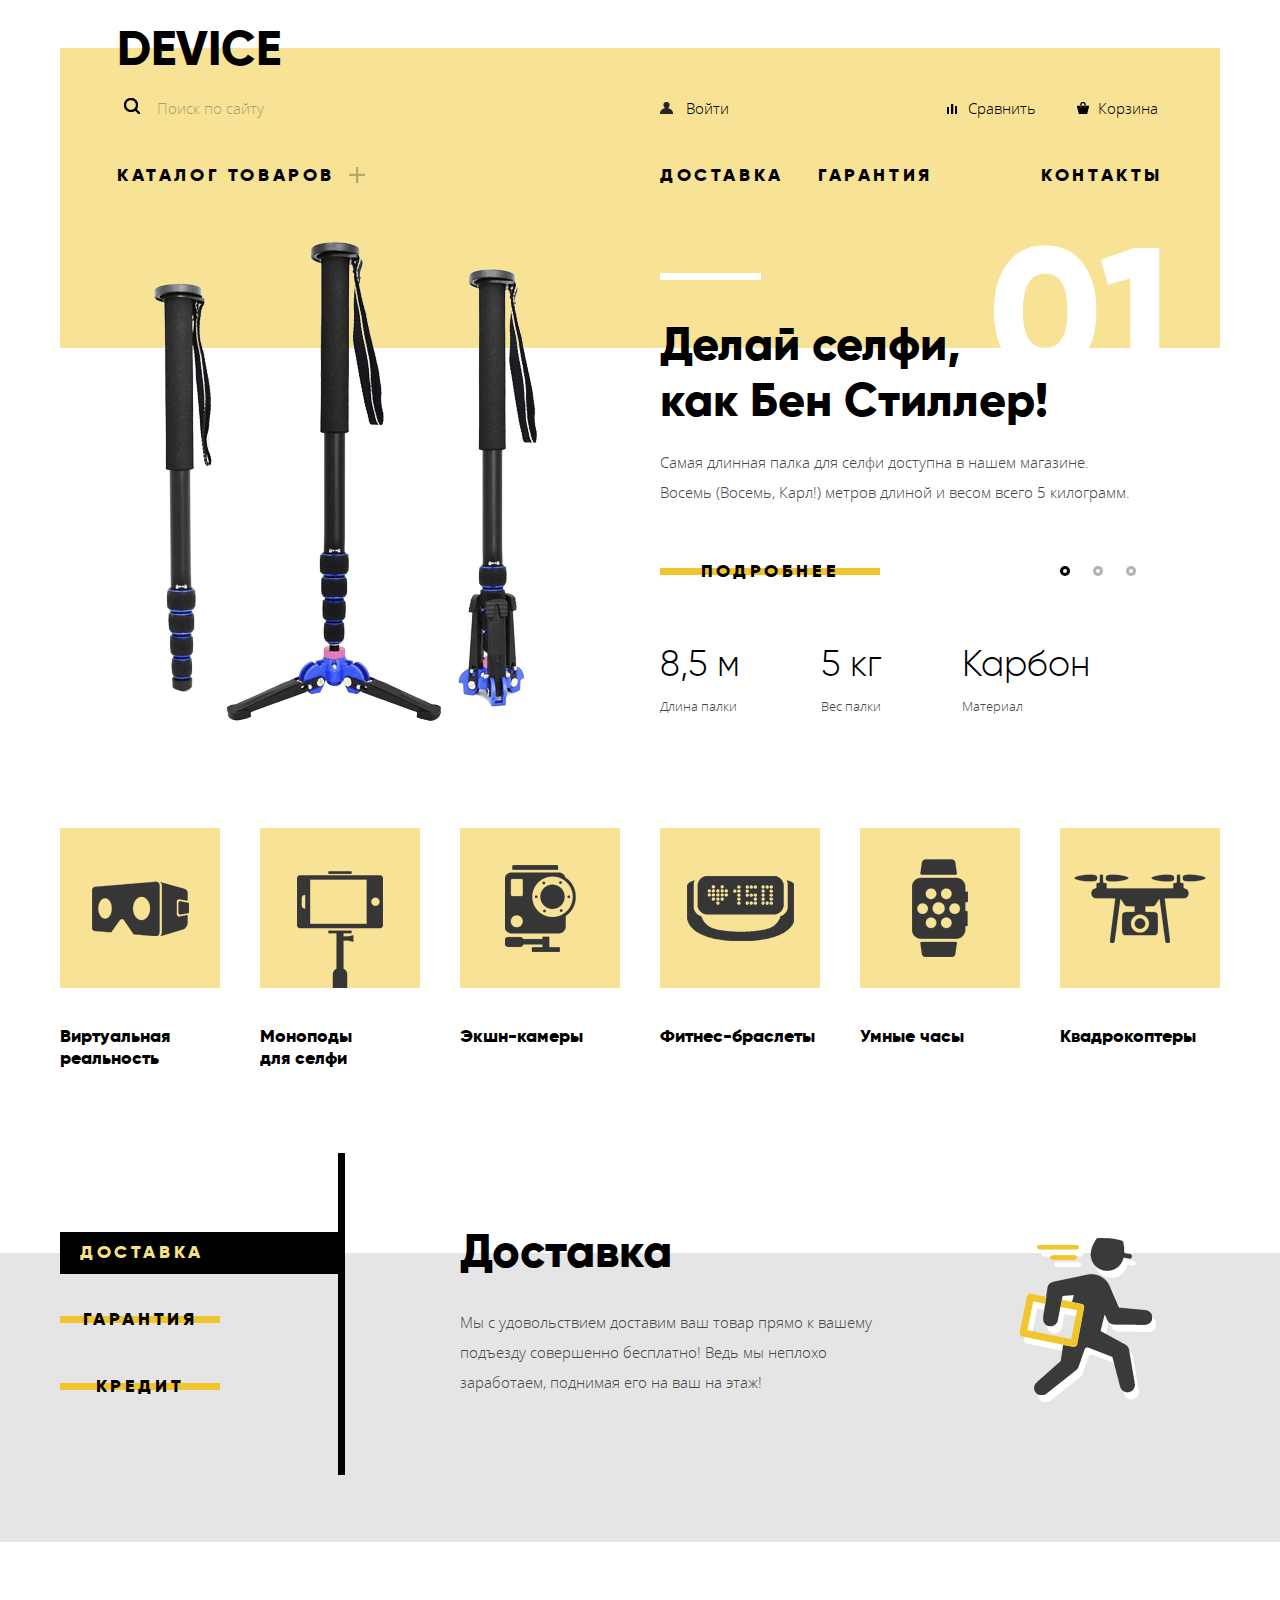
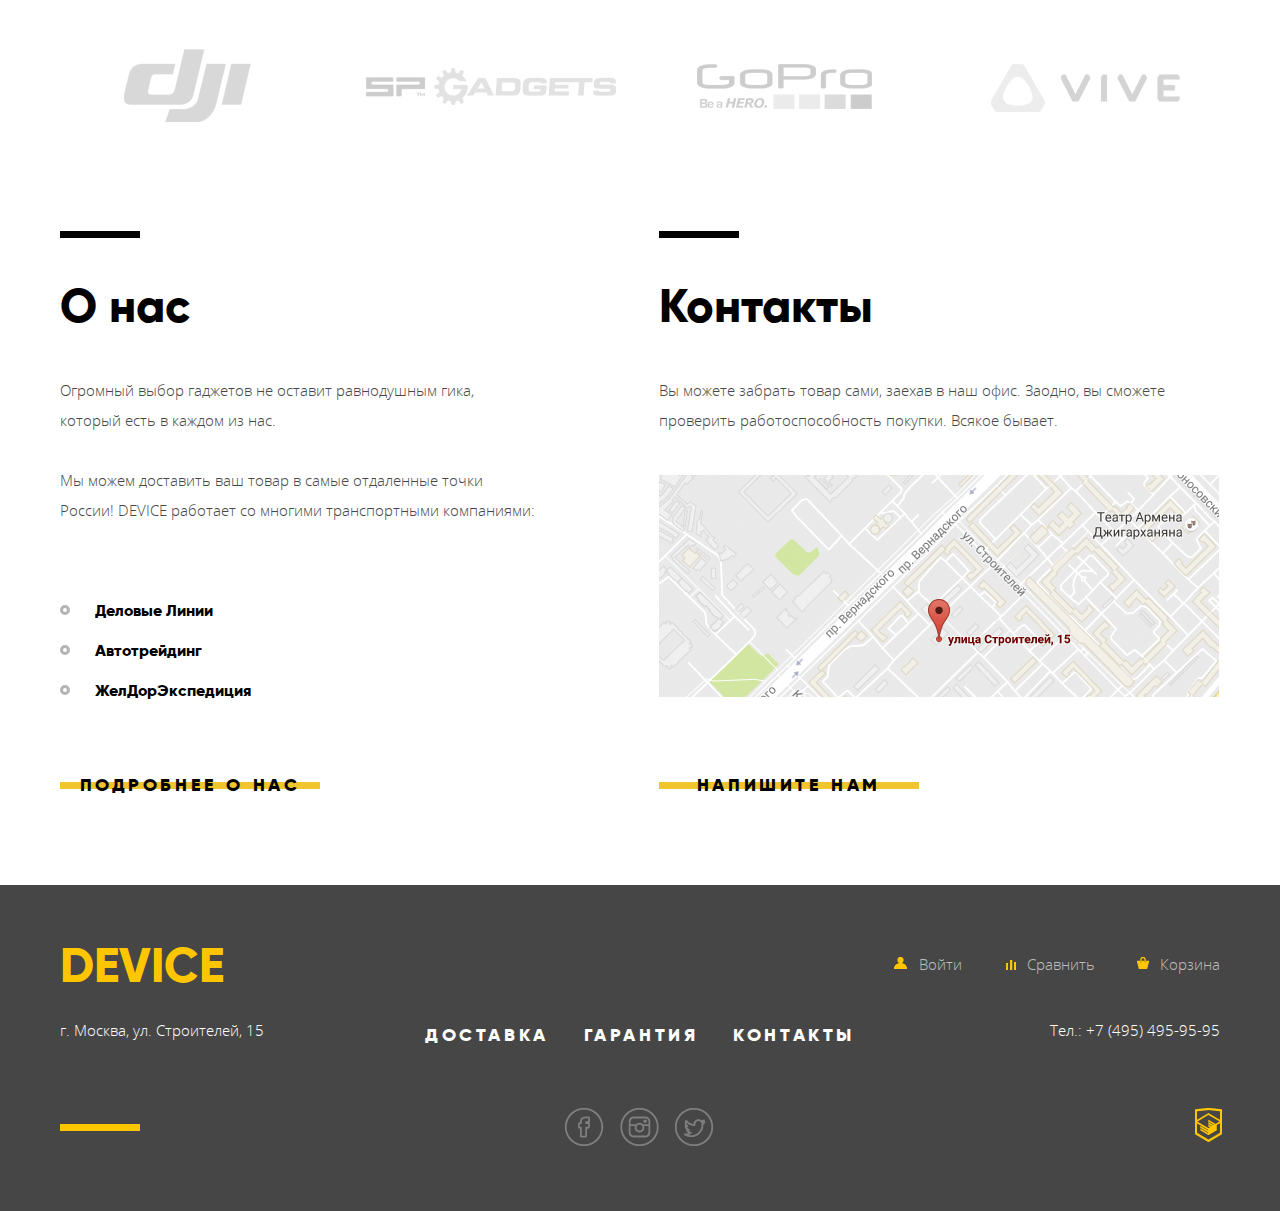
==== commit 61e6d3eb: "исправления после первой проверки" ====
--- a/index.html
+++ b/index.html
@@ -16,11 +16,9 @@
           <section class="user-menu">
             <section class="search">
               <form method="get">
-                <div class="input-wrapper">
-                  <label for="search-field">Поиск по сайту</label>
-                  <input type="search" id="search-field" name="search" placeholder="Поиск по сайту">
-                  <button class="search-btn" type="submit">Найти</button>
-                </div>
+                <label for="search-field">Поиск по сайту</label>
+                <input type="search" id="search-field" name="search" placeholder="Поиск по сайту">
+                <button class="search-btn" type="submit">Найти</button>
               </form>
             </section>
             <section class="login">
@@ -306,9 +304,7 @@
           </section>
         </section>
         <section class="contacts-footer">
-          <div class="contacts-footer-adress">
-            <p>г. Москва, ул. Строителей, 15</p>
-          </div>
+          <p class="contacts-footer-adress">г. Москва, ул. Строителей, 15</p>
           <ul class="contacts-footer-list">
             <li class="contacts-footer-item">
               <a href="#">Доставка</a>
@@ -321,7 +317,7 @@
             </li>
           </ul>
           <div class="contacts-footer-phone">
-            <p><a class="no-decor">Тел.: +7 (495) 495-95-95</a></p>
+            <a>Тел.: +7 (495) 495-95-95</a>
           </div>
         </section>
         <section class="social-footer">
@@ -369,7 +365,7 @@
         <button class="close" type="button" title="Закрыть">Закрыть</button>
     </div>
 
-<script src="http://api-maps.yandex.ru/2.1/?lang=ru_RU" type="text/javascript"></script>
+<script src="//api-maps.yandex.ru/2.1/?lang=ru_RU" type="text/javascript"></script>
 <script src="js/script.min.js"></script>
   </body>
 </html>
--- a/css/style.min.css
+++ b/css/style.min.css
@@ -1 +1 @@
-@font-face{font-family:"Open Sans";src:local("Open Sans"),local("Open-Sans"),url(../fonts/opensans.woff2) format("woff2"),url(../fonts/opensans.woff) format("woff");font-weight:400;font-style:normal}@font-face{font-family:"Open Sans";src:local("Open Sans Light"),local("Open-Sans-Light"),url(../fonts/opensanslight.woff2) format("woff2"),url(../fonts/opensanslight.woff) format("woff");font-weight:300;font-style:normal}@font-face{font-family:"Gilroy";src:local("Gilroy Light"),local("Gilroy-Light"),url(../fonts/gilroylight.woff2) format("woff2"),url(../fonts/gilroylight.woff) format("woff");font-weight:300;font-style:normal}@font-face{font-family:"Gilroy";src:local("Gilroy ExtraBold"),local("Gilroy-ExtraBold"),url(../fonts/gilroyextrabold.woff2) format("woff2"),url(../fonts/gilroyextrabold.woff) format("woff");font-weight:800;font-style:normal}html,body{min-width:1440px;margin:0;padding:0;font-family:"Open Sans","Arial",sans-serif;font-size:15px;line-height:120%;font-weight:300;color:#464646}.container{width:1160px;margin:0 auto;padding:0 10px}img{max-width:100%}.main-header{padding-top:20px}.main-menu{width:100%;padding:0 57px 43px;background-image:-webkit-linear-gradient(top,rgba(255,255,255,0) 28px,#f7e296 28px);background-image:-webkit-linear-gradient(top,rgba(255,255,255,0) 28px,#f7e296 28px);background-image:linear-gradient(to bottom,rgba(255,255,255,0) 28px,#f7e296 28px);box-sizing:border-box}.main-menu-inner{padding-bottom:39px}.menu-wrapper{display:-webkit-box;display:-ms-flexbox;display:flex;-ms-flex-preferred-size:1040px;flex-basis:1040px;-ms-flex-wrap:wrap;flex-wrap:wrap;-ms-flex-negative:0;flex-shrink:0;-webkit-box-align:start;-ms-flex-align:start;align-items:flex-start}.logo-link{display:block;width:165px;font-family:"Gilroy","Arial",sans-serif;font-size:48px;line-height:120%;font-weight:800;color:#000;text-transform:uppercase;text-decoration:none;cursor:pointer}.logo-link:hover{opacity:.6}.logo-link:active{opacity:.3}.user-menu{display:-webkit-box;display:-ms-flexbox;display:flex;width:100%;margin-top:5px;-webkit-box-align:baseline;-ms-flex-align:baseline;align-items:baseline}.search{width:445px;margin-right:auto;font-family:"Open Sans","Arial",sans-serif;font-size:15px;line-height:36px;font-weight:300}.search form{display:-webkit-box;display:-ms-flexbox;display:flex;-webkit-box-align:baseline;-ms-flex-align:baseline;align-items:baseline;-ms-flex-negative:0;flex-shrink:0}.search label{position:absolute;width:1px;height:1px;margin:-1px;padding:0;border:0;clip:rect(0 0 0 0);overflow:hidden}.input-wrapper{position:relative;width:445px}.search input[type=search]{position:relative;width:355px;padding:7px 40px;font:inherit;color:#000;background:#f7e296;border:0;cursor:pointer}.input-wrapper::before{content:"";position:absolute;bottom:14px;left:5px;width:17px;height:17px;background:url(../img/spritesheet.png) no-repeat -5px -281px;z-index:15}.search-btn{display:none}.search input[type=search]:focus{border-bottom:2px solid #000}.search input[type=search]:focus~.search-btn,.search-btn:focus,.search-btn:active{display:inline-block;width:85px;margin-left:-4px;padding:5px 20px 7px;vertical-align:baseline;font:inherit;text-align:center;background:0 0;border:2px solid #000;box-sizing:border-box;cursor:pointer}.search input[type=search]:focus~.search-btn:hover{color:#fff;background:#000;border-bottom:2px solid #000}.search input[type=search]~.search-btn:active{color:rgba(255,255,255,.3);background:#000}.search input::-webkit-input-placeholder{color:#000;opacity:.3}.search input:-moz-placeholder,.search input::-moz-placeholder{color:#000;opacity:.3}.search input:-ms-input-placeholder{color:#000;opacity:.3}.search input:hover::-webkit-input-placeholder{color:#000;opacity:.6}.search input:hover:-moz-placeholder,.search input:hover::-moz-placeholder{color:#000;opacity:.6}.search input:hover:-ms-input-placeholder{color:#000;opacity:.6}.search input:focus::-webkit-input-placeholder{opacity:0}.search input:focus:-moz-placeholder,.search input:focus::-moz-placeholder{opacity:0}.search input:focus:-ms-input-placeholder{opacity:0}.login{position:relative;width:220px;margin-right:68px}.login-enter-link{display:block;padding-left:30px;font-family:"Open Sans","Arial",sans-serif;font-size:15px;line-height:36px;font-weight:300;color:#000;text-decoration:none;cursor:pointer}.login-info-username{width:157px;margin-right:auto;padding-left:34px;font-family:"Open Sans","Arial",sans-serif;font-size:15px;line-height:36px;font-weight:300;color:#000;text-decoration:none;cursor:pointer;overflow:hidden;white-space:nowrap;text-overflow:ellipsis}.login-enter a::before,.login-info-username::before{content:"";position:absolute;top:12px;left:7px;width:13px;height:12px;background:url(../img/spritesheet.png) no-repeat -5px -355px}.login-enter a:hover,.login-enter a:hover::before,.login-info-username:hover,.login-info-username:hover::before{opacity:.6}.login-enter a:active,.login-enter a:active::before,.login-info-username:active,.login-info-username:active::before{opacity:.3}.login-info{display:-webkit-box;display:-ms-flexbox;display:flex;-ms-flex-negative:0;flex-shrink:0}.login-info-exit{width:43px;margin:0;padding:0;font-family:"Open Sans","Arial",sans-serif;font-size:15px;line-height:36px;font-weight:300;color:rgba(0,0,0,.3);text-decoration:none;cursor:pointer}.login-info-exit:hover{color:rgba(0,0,0,.7)}.login-info-exit:active{color:#000}.login-info--hidden{display:none}.login-enter--hidden{display:none}.cart{width:220px}.cart-list{display:-webkit-box;display:-ms-flexbox;display:flex;margin:0;padding:0;-ms-flex-wrap:wrap;flex-wrap:wrap;-ms-flex-negative:0;flex-shrink:0;-webkit-box-pack:justify;-ms-flex-pack:justify;justify-content:space-between;-webkit-box-align:baseline;-ms-flex-align:baseline;align-items:baseline;list-style:none}.cart-item{width:90px}.cart-item a{position:relative;display:block;padding-left:25px;font-family:"Open Sans","Arial",sans-serif;font-size:15px;line-height:36px;font-weight:300;color:#000;text-decoration:none;cursor:pointer}.cart-item a:hover{opacity:.6}.cart-item a:active{opacity:.3}.cart-item:first-of-type a::before{content:"";position:absolute;top:14px;left:4px;width:10px;height:10px;background:url(../img/spritesheet.png) no-repeat -5px -69px}.cart-item:last-of-type a::before{content:"";position:absolute;top:12px;left:4px;width:12px;height:12px;background:url(../img/spritesheet.png) no-repeat -5px -25px}.main-navigation{width:100%;margin-top:23px}.navigation-list{display:-webkit-box;display:-ms-flexbox;display:flex;margin:0;padding:0;-ms-flex-wrap:wrap;flex-wrap:wrap;list-style:none;box-sizing:border-box}.navigation-item{width:122px;margin-right:36px}.navigation-item:nth-child(4){margin-right:0;margin-left:65px;text-align:right}.navigation-item a{display:block;padding:10px 0;font-family:"Gilroy","Arial",sans-serif;font-size:18px;line-height:120%;font-weight:800;color:#000;letter-spacing:.2em;text-transform:uppercase;text-decoration:none;cursor:pointer;box-sizing:border-box}.navigation-item a:not(.active):hover{opacity:.6}.navigation-item a:active,.sublist-item .active{opacity:.3}.navigation-item--submenu{position:relative;width:255px;margin-right:288px}.navigation-item--submenu a{padding-right:33px}.navigation-item--plus::before{content:"";position:absolute;top:12px;right:7px;width:16px;height:16px;background:url(../img/plus.png) no-repeat 0 0;opacity:.3}.navigation-item--submenu:hover .navigation-sublist,.navigation-item--submenu:active .navigation-sublist{display:-webkit-box;display:-ms-flexbox;display:flex}.navigation-sublist{position:absolute;left:-57px;display:none;width:1160px;margin:0;padding:23px 0 23px 60px;z-index:15;background:#f7e296;box-sizing:border-box}.sublist-item{display:inline-block;width:180px;margin:0;padding:0;font-size:0}.sublist-item:nth-child(2){margin-right:20px;margin-left:60px}.sublist-item a{width:100%;display:block;margin:0;padding:0;font-family:"Open Sans","Arial",sans-serif;font-size:15px;line-height:36px;font-weight:300;color:#000;text-decoration:none;text-transform:none;letter-spacing:normal}.slider-menu{position:relative;margin-top:-1px;background:-webkit-linear-gradient(top,#f7e296 110px,rgba(255,255,255,0) 110px);background:linear-gradient(to bottom,#f7e296 110px,rgba(255,255,255,0) 110px)}input[type=radio]{display:none}.slider-controls{position:absolute;top:325px;right:65px;min-width:95px}.slider-controls label{display:inline-block;vertical-align:top;width:10px;height:10px;margin-right:19px;border-radius:50%;border:3px solid rgba(0,0,0,.3);background:#fff;box-sizing:border-box;cursor:pointer}.slider-controls label:hover{border:3px solid rgba(0,0,0,.4)}#btn-1:checked~.slider-controls label[for=btn-1],#btn-2:checked~.slider-controls label[for=btn-2],#btn-3:checked~.slider-controls label[for=btn-3]{border-color:#000}.slider-inner{width:100%;padding:0 60px 0 20px;box-sizing:border-box}#btn-1:checked~.slider-inner .slide:nth-child(1),#btn-2:checked~.slider-inner .slide:nth-child(2),#btn-3:checked~.slider-inner .slide:nth-child(3){display:-webkit-box;display:-ms-flexbox;display:flex}.slide{display:none;-ms-flex-preferred-size:1040px;flex-basis:1040px;-ms-flex-negative:0;flex-shrink:0;-webkit-box-pack:justify;-ms-flex-pack:justify;justify-content:space-between}.slide:first-child{background:url(../img/01.png) no-repeat 100% 7px}.slide:nth-child(2){background:url(../img/02.png) no-repeat 100% 7px}.slide:last-child{background:url(../img/03.png) no-repeat 100% 7px}.slider-foto{display:-webkit-box;display:-ms-flexbox;display:flex;width:530px;min-height:486px}.slider-foto img{margin:auto}.slide-description{width:500px;-ms-flex-item-align:end;align-self:flex-end}.slide-title{position:relative;display:block;margin:0;padding-top:40px;font-family:"Gilroy","Arial",sans-serif;font-size:47px;line-height:120%;font-weight:800;color:#000}.slide-title::before{content:"";position:absolute;top:-3px;display:block;width:100%;height:7px;background-image:-webkit-linear-gradient(left,#fff 101px,transparent 101px);background-image:linear-gradient(to right,#fff 101px,transparent 101px)}.slide-text{margin:20px 0 40px;padding-right:22px;font-family:"Open Sans","Arial",sans-serif;font-size:15px;line-height:30px;font-weight:300;color:#464646}.btn{display:block;width:220px;padding:10px;font-family:"Gilroy","Arial",sans-serif;font-size:18px;line-height:120%;font-weight:800;color:#000;letter-spacing:.2em;text-align:center;text-transform:uppercase;text-decoration:none;background-image:-webkit-linear-gradient(top,transparent 16px,#f0c52e 16px,#f0c52e 25px,transparent 25px);background-image:linear-gradient(to bottom,transparent 16px,#f0c52e 16px,#f0c52e 25px,transparent 25px);box-sizing:border-box;cursor:pointer}.btn:hover{background:#f0c52e;-webkit-transition:.3ms ease-in all;transition:.3ms ease-in all}.btn:active{color:rgba(0,0,0,.3)}.features-list{margin:0;margin-top:50px;padding:0;list-style:none}.features-item{display:inline-block;max-width:155px;margin-right:65px;vertical-align:text-bottom;font-family:"Open Sans","Arial",sans-serif;font-size:15px;line-height:30px;font-weight:300;color:#464646}.features-item:last-child{margin-right:0}.features-item i{margin:0;font-family:"Gilroy","Arial",sans-serif;font-size:36px;line-height:142%;font-weight:300;font-style:normal;color:#000}.features-item p{margin:0;font:inherit}.main-footer{padding-top:55px;padding-bottom:60px;background:#464646;color:#fff}.footer-wrapper{display:-webkit-box;display:-ms-flexbox;display:flex;width:1160px;-ms-flex-wrap:wrap;flex-wrap:wrap}.user-menu-footer{display:-webkit-box;display:-ms-flexbox;display:flex;width:1160px;-ms-flex-negative:0;flex-shrink:0}.logo-link--color{color:#ffc600}.logo-link--color:hover{opacity:.6}.logo-link--color:active{opacity:.3}.user-cart{min-width:400px;margin-left:auto}.user-cart-list{display:-webkit-box;display:-ms-flexbox;display:flex;margin:0;padding:0;-webkit-box-pack:end;-ms-flex-pack:end;justify-content:flex-end;list-style:none}.user-cart-item{max-width:95px;margin-left:40px}.user-cart-item a{position:relative;display:inline-block;padding-left:25px;vertical-align:text-top;font-family:"Open Sans","Arial",sans-serif;font-size:15px;line-height:36px;font-weight:300;color:rgba(243,243,243,.7);text-decoration:none;cursor:pointer}.user-cart-item a:hover{color:#f3f3f3}.user-cart-item a:active{color:rgba(255,255,255,.3)}.user-cart-item:first-child a::before{content:"";position:absolute;top:12px;left:0;width:13px;height:12px;background:url(../img/spritesheet.png) no-repeat -5px -377px}.user-cart-item:nth-child(2) a::before{content:"";position:absolute;top:14px;left:0;width:10px;height:10px;background:url(../img/spritesheet.png) no-repeat -5px -89px}.user-cart-item:last-child a::before{content:"";position:absolute;top:12px;left:0;width:12px;height:12px;background:url(../img/spritesheet.png) no-repeat -5px -47px}.user-cart-item a:hover::before{opacity:.6}.user-cart-item a:active::before{opacity:.3}.contacts-footer{display:-webkit-box;display:-ms-flexbox;display:flex;width:1160px;margin-top:18px;-ms-flex-negative:0;flex-shrink:0;-webkit-box-pack:justify;-ms-flex-pack:justify;justify-content:space-between}.contacts-footer-adress,.contacts-footer-phone{width:210px;margin:0;font-family:"Open Sans","Arial",sans-serif;font-size:15px;line-height:30px;font-weight:300;color:#fff}.contacts-footer-adress p{margin:0}.contacts-footer-phone p{margin:0;text-align:right}.no-decor{text-decoration:none}.contacts-footer-list{display:-webkit-box;display:-ms-flexbox;display:flex;width:430px;margin:0;padding:0;padding-top:10px;-ms-flex-wrap:wrap;flex-wrap:wrap;-ms-flex-negative:0;flex-shrink:0;list-style:none}.contacts-footer-item{max-width:125px;margin:0;margin-right:auto}.contacts-footer-item:last-child{margin-right:0}.contacts-footer-item a{display:block;margin:0;font-family:"Gilroy","Arial",sans-serif;font-size:18px;line-height:120%;font-weight:800;letter-spacing:.2em;color:#fff;text-decoration:none;text-transform:uppercase}.contacts-footer-item a:hover{opacity:.6}.contacts-footer-item a:active{opacity:.3}.social-footer{position:relative;display:-webkit-box;display:-ms-flexbox;display:flex;width:1160px;margin-top:62px;-ms-flex-negative:0;flex-shrink:0;-webkit-box-pack:end;-ms-flex-pack:end;justify-content:flex-end}.social-footer::before{content:"";position:absolute;bottom:20px;left:0;width:80px;height:7px;background:#ffc600}.social-footer-list{display:-webkit-box;display:-ms-flexbox;display:flex;width:425px;margin:0 auto;margin-left:375px;padding:0;-ms-flex-negative:0;flex-shrink:0;-webkit-box-pack:center;-ms-flex-pack:center;justify-content:center;list-style:none}.social-footer-item{width:40px;margin-right:15px}.btn-social{position:relative;display:block;font-size:0;width:39px;height:38px;background:#464646 url(../img/spritesheet.png) no-repeat center;opacity:.3}.btn-social-fb{background-position:-5px -109px}.btn-social-inst{background-position:-5px -201px}.btn-social-tw{background-position:-5px -307px}.btn-social:hover{opacity:1}.btn-social:active{opacity:.1}.html-academy{min-width:28px}.html-academy a{font-size:0}.html-academy:hover{opacity:.6}.html-academy:active{opacity:.3}.catalog-list{display:-webkit-box;display:-ms-flexbox;display:flex;width:100%;margin:0;margin-top:104px;padding:0;-ms-flex-wrap:wrap;flex-wrap:wrap;-webkit-box-pack:start;-ms-flex-pack:start;justify-content:flex-start;-ms-flex-negative:0;flex-shrink:0;list-style:none}.catalog-item{width:160px;margin-right:40px}.catalog-item:nth-child(6n){margin-right:0}.catalog-link{display:block;margin:0;font-family:"Gilroy","Arial",sans-serif;font-size:18px;line-height:120%;font-weight:800;color:#000;text-decoration:none;cursor:pointer}.catalog-link p{margin:0;margin-top:35px;font:inherit;text-align:left}.wrapper-img{display:-webkit-box;display:-ms-flexbox;display:flex;width:160px;height:160px;-webkit-box-pack:center;-ms-flex-pack:center;justify-content:center;-webkit-box-align:center;-ms-flex-align:center;align-items:center;background:#f7e296}.wrapper-img img{display:block}.catalog-item:nth-child(2) .wrapper-img{-webkit-box-align:end;-ms-flex-align:end;align-items:flex-end}.catalog-link:active p,.catalog-link:active img{opacity:.3}.catalog-link:hover .wrapper-img,.catalog-link:active .wrapper-img{background:#f0c52e}.service{margin-top:84px;padding-bottom:67px;background-image:-webkit-linear-gradient(top,rgba(255,255,255,0) 100px,#e5e5e5 100px);background-image:linear-gradient(to bottom,rgba(255,255,255,0) 100px,#e5e5e5 100px)}.service-slider{position:relative;display:-webkit-box;display:-ms-flexbox;display:flex;width:100%;-webkit-box-pack:justify;-ms-flex-pack:justify;justify-content:space-between}.service-list{width:285px;margin:0;padding:0;padding-top:79px;padding-bottom:43px;list-style:none;border-right:7px solid #000;box-sizing:border-box}.service-item{width:100%;margin:0;margin-bottom:25px;font-family:"Gilroy","Arial",sans-serif;font-size:18px;line-height:120%;font-weight:800;letter-spacing:.2em;color:#000;text-transform:uppercase;background:0 0;box-sizing:border-box}.service-item label{display:block;width:160px;margin:0;padding:10px 20px;font:inherit;text-align:center;background-image:-webkit-linear-gradient(top,transparent 16px,#f0c52e 16px,#f0c52e 25px,transparent 25px);background-image:linear-gradient(to bottom,transparent 16px,#f0c52e 16px,#f0c52e 25px,transparent 25px);box-sizing:border-box;cursor:pointer}.service-item label:hover{background:#f0c52e}.service-item label:active{width:100%;color:#f7e184;text-align:left;background:#000}#delivery:checked~.service-list .service-item:first-child label,#guarant:checked~.service-list .service-item:nth-child(2) label,#credit:checked~.service-list .service-item:last-child label{width:100%;color:#f7e184;text-align:left;background:#000}.service-detals{width:760px;margin-top:50px}.service-features{display:none;padding:20px 0}.service-features:first-child{background:url(../img/delivery.png) no-repeat 560px 35px}.service-features:nth-child(2){background:url(../img/warranty.png) no-repeat 560px 10px}.service-features:last-child{background:url(../img/credit.png) no-repeat 560px 10px}#delivery:checked~.service-detals .service-features:first-child,#guarant:checked~.service-detals .service-features:nth-child(2),#credit:checked~.service-detals .service-features:last-child{display:block}.service-features-title{display:block;margin:0;font-family:"Gilroy","Arial",sans-serif;font-size:47px;line-height:120%;font-weight:800;color:#000}.service-features-description{width:555px;margin:0;margin-top:27px;padding-right:132px;font-family:"Open Sans","Arial",sans-serif;font-size:15px;line-height:30px;font-weight:300;color:#464646;box-sizing:border-box}.brands{margin-top:95px}.brands-list{display:-webkit-box;display:-ms-flexbox;display:flex;width:100%;margin:0;padding:0;-ms-flex-wrap:wrap;flex-wrap:wrap;-ms-flex-negative:0;flex-shrink:0;list-style:none;box-sizing:border-box}.brands-item{width:260px;margin-right:40px}.brands-item:nth-child(4n){margin-right:0}.brands-link{font-size:0;cursor:pointer}.brands-link:hover .brands--dji{background:url("../img/logo-1-color .png") no-repeat 50%}.brands-link:hover .brands--Adgets{background:url(../img/logo-2-color.png) no-repeat 50%}.brands-link:hover .brands--GoPro{background:url(../img/logo-3-color.png) no-repeat 50%}.brands-link:hover .brands--Vive{background:url(../img/logo-4-color.png) no-repeat 50%}.info-block{display:-webkit-box;display:-ms-flexbox;display:flex;width:1160px;margin-top:85px;margin-bottom:79px;-ms-flex-negative:0;flex-shrink:0;-webkit-box-pack:justify;-ms-flex-pack:justify;justify-content:space-between}.about-us{width:515px}.contacts{width:561px}.info-block-title{position:relative;margin:0;margin-bottom:43px;padding-top:45px;font-family:"Gilroy","Arial",sans-serif;font-size:47px;line-height:120%;font-weight:800;color:#000}.info-block-title::before{content:"";position:absolute;top:0;display:block;width:100%;height:7px;background-image:-webkit-linear-gradient(left,#000 80px,transparent 80px);background-image:linear-gradient(to right,#000 80px,transparent 80px)}.info-block-text{margin:30px 0;font-family:"Open Sans","Arial",sans-serif;font-size:15px;line-height:30px;font-weight:300;color:#464646}.contacts .info-block-text{margin-bottom:40px}.transport-list{display:-webkit-box;display:-ms-flexbox;display:flex;width:100%;margin:0;margin-top:68px;padding:0;-ms-flex-wrap:wrap;flex-wrap:wrap;list-style:none}.transport-item{position:relative;width:100%;margin:0;padding:0 35px;font-family:"Gilroy","Arial",sans-serif;font-size:16px;line-height:40px;font-weight:800;color:#000}.transport-item::before{content:"";position:absolute;top:14px;left:0;width:4px;height:4px;background:#fff;border:3px solid #b4b4b4;border-radius:50%}.about-us .btn{width:260px;margin-top:53px}.map{width:100%;cursor:pointer}.map a{display:block}.map-wrapper-small{width:560px;height:222px}.map img{display:block}.btn-popup{width:260px;margin-top:70px}.title-catalog h1{margin:0;margin-top:33px;margin-left:60px;font-family:"Gilroy","Arial",sans-serif;font-size:47px;line-height:120%;font-weight:800;color:#000}.breadcrumbs{margin-top:14px;margin-bottom:40px}.breadcrumbs-list{display:-webkit-box;display:-ms-flexbox;display:flex;width:100%;margin:0;margin-left:60px;padding:0;list-style:none}.breadcrumbs-item{max-width:200px;margin-right:12px}.breadcrumbs-item a{margin:0;padding-right:18px;font-family:"Open Sans","Arial",sans-serif;font-size:14px;line-height:36px;font-weight:300;color:rgba(0,0,0,.3);text-decoration:none}.breadcrumbs-item a:not(.active):hover{color:rgba(0,0,0,.6)}.breadcrumbs-item a:not(.active):active{color:rgba(0,0,0,.1)}.breadcrumbs-item span{font-weight:700;color:#000}.inner-wrapper{display:-webkit-box;display:-ms-flexbox;display:flex;width:1440px;margin:0 auto}.filter{width:468px;background-image:-webkit-linear-gradient(top,#dbdbdb 69px,#efefef 19px);background-image:linear-gradient(to bottom,#dbdbdb 69px,#efefef 19px)}.filter-wrapper{width:328px;margin:0;margin-left:auto;padding-left:60px;padding-right:68px;box-sizing:border-box}.filter-title{margin:0;padding:25px 0;font-family:"Gilroy","Arial",sans-serif;font-size:16px;line-height:120%;font-weight:800;letter-spacing:.2em;color:#000;text-transform:uppercase}.filter-cost{width:200px;margin-top:70px;border-top:2px solid #000;box-sizing:border-box}.filter-name{margin:0;padding:15px 0;font-family:"Gilroy","Arial",sans-serif;font-size:16px;line-height:120%;font-weight:800;color:#000;box-sizing:border-box}.range-controls{position:relative;margin-top:20px}.range-controls .scale{height:2px;background:#dbdbdb}.range-controls .bar{width:55%;height:2px;background:#91c92f}.range-controls .toggle{position:absolute;top:-7px;left:0;width:15px;height:15px;border:2px solid #000;border-radius:50%;background:#efefef;box-sizing:border-box;cursor:pointer}.range-controls .toggle-max{left:110px}.range-controls .toggle:active{background:#7eae29;border:3px solid #fff;box-shadow:0 5px 5px 0 rgba(0,0,0,.75)}.price-controls{display:-webkit-box;display:-ms-flexbox;display:flex;width:100%;margin-top:10px;-ms-flex-negative:0;flex-shrink:0}.price-controls label{position:absolute;width:1px;height:1px;margin:-1px;padding:0;border:0;clip:rect(0 0 0 0);overflow:hidden}.price-controls input{width:90px;height:14px;font-family:"Gilroy","Arial",sans-serif;font-size:14px;line-height:122px;font-weight:300;color:rgba(0,0,0,.2);background:0 0;border:0}.filter-color{margin-top:40px;border-top:2px solid #000}input[type=checkbox]{display:none}.filter-color-list{display:-webkit-box;display:-ms-flexbox;display:flex;width:100%;margin:0;margin-top:4px;padding:0;-ms-flex-wrap:wrap;flex-wrap:wrap;-ms-flex-negative:0;flex-shrink:0;-ms-flex-line-pack:justify;align-content:space-between;list-style:none}.filter-color-item{width:100%}.filter-color-item label{position:relative;margin:0;padding:0;padding-left:38px;font-family:"Open Sans","Arial",sans-serif;font-size:14px;line-height:40px;font-weight:300;color:#000;cursor:pointer}.filter-color-item label::before{content:"";position:absolute;top:-3px;left:-1px;width:21px;height:21px;background:#dbdbdb}input[type=checkbox]:checked+label::after{content:"";position:absolute;top:1px;left:7px;width:2px;height:7px;border:2px solid #000;border-left-color:transparent;border-top-color:transparent;-webkit-transform:rotate(45deg);transform:rotate(45deg)}.filter-color-item label:hover::before{background:#cecece}.filter-color-item label:active::before{background:#c4c4c4}.filter-bluetooth{margin-top:29px;border-top:2px solid #000}.filter-bluetooth-list{display:-webkit-box;display:-ms-flexbox;display:flex;width:100%;margin:0;margin-top:3px;padding:0;-ms-flex-wrap:wrap;flex-wrap:wrap;-ms-flex-negative:0;flex-shrink:0;-ms-flex-line-pack:justify;align-content:space-between;list-style:none}.filter-bluetooth-item{width:100%}.filter-bluetooth-item label{position:relative;margin:0;padding:0;padding-left:38px;font-family:"Open Sans","Arial",sans-serif;font-size:14px;line-height:40px;font-weight:300;color:#000;cursor:pointer}.filter-bluetooth-item label::before{content:"";position:absolute;top:0;left:0;width:23px;height:23px;background:0 0;border:2px solid #c6c6c6;border-radius:50%;box-sizing:border-box}input[type=radio]:checked+label::after{content:"";position:absolute;top:7px;left:7px;width:9px;height:9px;background:0 0;border:2px solid #000;border-radius:50%;box-sizing:border-box}.filter-bluetooth-item label:hover::before{border-color:#cecece}.filter-bluetooth-item label:active::before{border-color:#acacac}.filter-btn{width:200px;margin-top:35px;background-image:-webkit-linear-gradient(top,#efefef 16px,#f0c52e 16px,#f0c52e 22px,#efefef 22px);background-image:linear-gradient(to bottom,#efefef 16px,#f0c52e 16px,#f0c52e 22px,#efefef 22px);border:0}.content-catalog{width:972px;background-image:-webkit-linear-gradient(top,#ebebeb 69px,#fff 19px);background-image:linear-gradient(to bottom,#ebebeb 69px,#fff 19px)}.content-catalog-wrapper{width:760px;margin:0;margin-left:72px}.sorting{display:-webkit-box;display:-ms-flexbox;display:flex;width:100%;padding:25px 0}.sorting-title{display:block;margin:0;padding:0;font-family:"Gilroy","Arial",sans-serif;font-size:16px;line-height:120%;font-weight:700;letter-spacing:.2em;color:#000;text-transform:uppercase}.sorting-list{display:-webkit-box;display:-ms-flexbox;display:flex;margin:0;margin-left:56px;margin-right:auto;padding:0;-ms-flex-wrap:wrap;flex-wrap:wrap;list-style:none}.sorting-item{max-width:120px;margin-right:30px}.sorting-item a{display:block;font-family:"Open Sans","Arial",sans-serif;font-size:14px;line-height:18px;font-weight:400;color:rgba(0,0,0,.3);text-decoration:none}.sorting-item a:not(.active):hover{color:rgba(0,0,0,.6)}.sorting-item .active,.sorting-item a:active{color:#000}.sorting-sign{display:-webkit-box;display:-ms-flexbox;display:flex;max-width:60px;margin:0;padding:0;-webkit-box-pack:justify;-ms-flex-pack:justify;justify-content:space-between;list-style:none}.sign-item{width:20px;margin-right:30px}.sign-item:first-of-type{padding-top:5px}.sign-item:last-of-type{margin-top:-4px}.sign-item a{position:relative;display:block;width:13px;height:13px;font-size:0;background:#ccc;-webkit-transform:rotate(45deg);transform:rotate(45deg)}.sign-item .active{background:#000}.sign-up::before{content:"";position:absolute;top:0;left:5px;width:30px;height:30px;background:#ebebeb;-webkit-transform:rotate(45deg);transform:rotate(45deg)}.sign-down::before{content:"";position:absolute;top:-10px;left:-10px;width:20px;height:20px;background:#ebebeb;-webkit-transform:rotate(45deg);transform:rotate(45deg)}.sign-item a:not(.active):hover{background:#999}.sign-item a:not(.active):active{background:#000}.shop-items{margin:0;margin-top:70px;margin-bottom:35px}.shop-items-list{display:-webkit-box;display:-ms-flexbox;display:flex;width:100%;margin:0;padding:0;-ms-flex-wrap:wrap;flex-wrap:wrap;-ms-flex-negative:0;flex-shrink:0;-ms-flex-line-pack:justify;align-content:space-between;list-style:none}.shop-items-list li{position:relative;width:360px;margin:0;margin-right:40px;margin-bottom:50px;cursor:pointer}.shop-items-list li:nth-child(2n){margin-right:0}.shop-items-list li:nth-last-child(-n+2){margin-bottom:0}.shop-items-list li:hover .items-add{display:-webkit-box;display:-ms-flexbox;display:flex}.items-foto img{display:block}.items-description{display:-webkit-box;display:-ms-flexbox;display:flex;width:100%;margin-top:35px;-webkit-box-pack:justify;-ms-flex-pack:justify;justify-content:space-between;-webkit-box-align:baseline;-ms-flex-align:baseline;align-items:baseline}.items-name{display:block;width:255px;text-decoration:none}.items-name h2{margin:0;font-family:"Gilroy","Arial",sans-serif;font-size:18px;line-height:120%;font-weight:800;color:#000}.items-price{margin:0;font-family:"Gilroy","Arial",sans-serif;font-size:16px;line-height:120%;font-weight:300;font-style:normal;color:#464646}.items-add{position:absolute;top:0;display:none;width:360px;height:380px;-ms-flex-wrap:wrap;flex-wrap:wrap;-ms-flex-line-pack:center;align-content:center;background:rgba(243,243,243,.7)}.items-add a{width:200px;margin:auto}.items-comparison{width:100%;margin:auto;font-family:"Open Sans","Arial",sans-serif;font-size:13px;line-height:36px;font-weight:300;color:rgba(0,0,0,.5);text-align:center;text-decoration:none}.items-comparison:hover{color:#000}.items-comparison:active{color:rgba(0,0,0,.2)}.shop-items-article--new::before{content:"new";position:absolute;top:28px;right:28px;width:60px;height:60px;font-family:"Gilroy","Arial",sans-serif;font-size:14px;line-height:53px;font-weight:800;letter-spacing:.05em;color:rgba(0,0,0,.2);text-align:center;text-transform:uppercase;border:2px solid rgba(0,0,0,.2);border-radius:50%;box-sizing:border-box}.pagination{margin-bottom:72px}.pagination-list{display:-webkit-box;display:-ms-flexbox;display:flex;width:100%;margin:0;padding:0;-webkit-box-align:center;-ms-flex-align:center;align-items:center;background:#ebebeb;list-style:none;box-sizing:border-box}.pagination-item{max-width:137px;margin-right:30px}.pagination-item a{display:block;font-family:"Gilroy","Arial",sans-serif;font-size:16px;line-height:120%;font-weight:800;letter-spacing:.2em;color:rgba(0,0,0,.3);text-decoration:none;text-transform:uppercase}.pagination-item a:not(.active):hover{color:rgba(0,0,0,.6)}.pagination-item a:not(.active):active{color:#000}.pagination-item--prev{margin-right:200px}.pagination-item--prev a,.pagination-item--next a{width:137px;padding:28px 30px 25px;box-sizing:border-box}.pagination-item--next{margin-left:auto;margin-right:0}.pagination-item .active{color:#000}.pagination-item--prev a:not(.active):hover,.pagination-item--next a:not(.active):hover{background:#d9d9d9;color:#000}.pagination-item--prev a:not(.active):active,.pagination-item--next a:not(.active):active{color:rgba(0,0,0,.3)}@-webkit-keyframes bounce{0%{-webkit-transform:translateY(-2000px);transform:translateY(-2000px)}70%{-webkit-transform:translateY(30px);transform:translateY(30px)}90%{-webkit-transform:translateY(-10px);transform:translateY(-10px)}to{-webkit-transform:translateY(0);transform:translateY(0)}}@keyframes bounce{0%{-webkit-transform:translateY(-2000px);transform:translateY(-2000px)}70%{-webkit-transform:translateY(30px);transform:translateY(30px)}90%{-webkit-transform:translateY(-10px);transform:translateY(-10px)}to{-webkit-transform:translateY(0);transform:translateY(0)}}@-webkit-keyframes shake{0%,to{-webkit-transform:translateX(0);transform:translateX(0)}10%,30%,50%,70%,90%{-webkit-transform:translateX(-10px);transform:translateX(-10px)}20%,40%,60%,80%{-webkit-transform:translateX(10px);transform:translateX(10px)}}@keyframes shake{0%,to{-webkit-transform:translateX(0);transform:translateX(0)}10%,30%,50%,70%,90%{-webkit-transform:translateX(-10px);transform:translateX(-10px)}20%,40%,60%,80%{-webkit-transform:translateX(10px);transform:translateX(10px)}}.popup{position:fixed;display:none;top:50%;left:50%;width:960px;margin:0;margin-top:-270px;margin-left:-480px;padding:85px 100px;background:#fff;box-shadow:-60px 0 90px -60px rgba(0,0,0,.75),60px 0 90px -60px rgba(0,0,0,.75),0 10px 30px 0 rgba(0,0,0,.2);box-sizing:border-box}.popup-form{display:-webkit-box;display:-ms-flexbox;display:flex;-ms-flex-wrap:wrap;flex-wrap:wrap}.half-width{display:-webkit-box;display:-ms-flexbox;display:flex;width:360px;-ms-flex-wrap:wrap;flex-wrap:wrap}.half-width:first-of-type{margin-right:40px}.popup-form label{width:100%;margin:0;margin-bottom:12px;font-family:"Gilroy","Arial",sans-serif;font-size:18px;line-height:120%;font-weight:800;color:#000}.half-width input{width:100%;padding:15px 20px;font-family:"Open Sans","Arial",sans-serif;font-size:14px;line-height:18px;font-weight:400;color:#000;background:#f2f2f2;border:0;box-sizing:border-box}.text{display:-webkit-box;display:-ms-flexbox;display:flex;width:100%;margin-top:35px;margin-bottom:45px;-ms-flex-wrap:wrap;flex-wrap:wrap}.text textarea{width:100%;min-height:155px;padding:15px 20px;font-family:"Open Sans","Arial",sans-serif;font-size:14px;line-height:18px;font-weight:400;color:#000;background:#f2f2f2;border:0;box-sizing:border-box}.half-width input:hover,.text textarea:hover{background:#eaeaea}.half-width input:focus,.text textarea:focus{background:#fff;border:2px solid #f7e296}input:invalid{background:#f6dada;border:0}.btn-form{width:200px;background-image:-webkit-linear-gradient(top,#fff 16px,#f0c52e 16px,#f0c52e 22px,#fff 22px);background-image:linear-gradient(to bottom,#fff 16px,#f0c52e 16px,#f0c52e 22px,#fff 22px);border:0}.close{position:absolute;top:20px;right:20px;width:55px;height:55px;font-size:0;background:#f0c52e;opacity:.5;border-radius:50%;border:0;box-sizing:border-box;cursor:pointer}.close::before{content:"";position:absolute;top:13px;left:27px;width:2px;height:30px;background:#fff;-webkit-transform:rotate(45deg);transform:rotate(45deg)}.close::after{content:"";position:absolute;top:13px;left:27px;width:2px;height:30px;background:#fff;-webkit-transform:rotate(-45deg);transform:rotate(-45deg)}.close:hover,.close:active{background:#f0c52e;opacity:1}.close:active::before,.close:active::after{opacity:.3}.contacts-wrapper .popup{position:relative;display:block;margin:100px auto;left:0}.popup-map{position:fixed;top:50%;left:50%;display:none;width:960px;height:559px;margin-top:-270px;margin-left:-480px;background:#eaeaea url(../img/map-big.png) no-repeat;box-shadow:0 10px 20px 0 rgba(0,0,0,.2)}.popup--show,.popup-map--show{display:block;-webkit-animation:bounce .6s;animation:bounce .6s}.popup-error{-webkit-animation:shake .6s;animation:shake .6s}.half-width .popup-invalid,.text .popup-invalid{background:#f6dada;border:0}.popup-map .map-wrapper{width:100%;height:559px}
+@font-face{font-family:"Open Sans";src:local("Open Sans"),local("Open-Sans"),url(../fonts/opensans.woff2) format("woff2"),url(../fonts/opensans.woff) format("woff");font-weight:400;font-style:normal}@font-face{font-family:"Open Sans";src:local("Open Sans Light"),local("Open-Sans-Light"),url(../fonts/opensanslight.woff2) format("woff2"),url(../fonts/opensanslight.woff) format("woff");font-weight:300;font-style:normal}@font-face{font-family:"Gilroy";src:local("Gilroy Light"),local("Gilroy-Light"),url(../fonts/gilroylight.woff2) format("woff2"),url(../fonts/gilroylight.woff) format("woff");font-weight:300;font-style:normal}@font-face{font-family:"Gilroy";src:local("Gilroy ExtraBold"),local("Gilroy-ExtraBold"),url(../fonts/gilroyextrabold.woff2) format("woff2"),url(../fonts/gilroyextrabold.woff) format("woff");font-weight:800;font-style:normal}html,body{min-width:1200px;margin:0;padding:0;font-family:"Open Sans","Arial",sans-serif;font-size:15px;line-height:120%;font-weight:300;color:#464646}.container{width:1160px;margin:0 auto;padding:0 20px}img{max-width:100%}.main-header{padding-top:20px}.main-menu{width:100%;padding:0 57px 43px;background-image:-webkit-linear-gradient(top,rgba(255,255,255,0) 28px,#f7e296 28px);background-image:-webkit-linear-gradient(top,rgba(255,255,255,0) 28px,#f7e296 28px);background-image:linear-gradient(to bottom,rgba(255,255,255,0) 28px,#f7e296 28px);box-sizing:border-box}.main-menu-inner{padding-bottom:39px}.menu-wrapper{display:-webkit-box;display:-ms-flexbox;display:flex;-ms-flex-preferred-size:1040px;flex-basis:1040px;-ms-flex-wrap:wrap;flex-wrap:wrap;-ms-flex-negative:0;flex-shrink:0;-webkit-box-align:start;-ms-flex-align:start;align-items:flex-start}.logo-link{display:block;width:165px;font-family:"Gilroy","Arial",sans-serif;font-size:48px;line-height:120%;font-weight:800;color:#000;text-transform:uppercase;text-decoration:none;cursor:pointer}.logo-link:hover{opacity:.6}.logo-link:active{opacity:.3}.user-menu{display:-webkit-box;display:-ms-flexbox;display:flex;width:100%}.search{width:445px;margin-right:auto;font-family:"Open Sans","Arial",sans-serif;font-size:15px;line-height:36px;font-weight:300}.search form{position:relative;display:-webkit-box;display:-ms-flexbox;display:flex;width:440px;-ms-flex-negative:0;flex-shrink:0}.search label{position:absolute;width:1px;height:1px;margin:-1px;padding:0;border:0;clip:rect(0 0 0 0);overflow:hidden}.search input[type=search]{position:relative;width:355px;padding:10px 40px;font:inherit;color:#000;background:#f7e296;border:0;border-top:solid 2px transparent;border-bottom:solid 2px transparent;box-sizing:border-box;cursor:pointer}.search form::before{content:"";position:absolute;top:20px;left:7px;width:17px;height:17px;background:url(../img/spritesheet.png) no-repeat -5px -281px;z-index:15}.search-btn{display:none}.search input[type=search]:focus{border-bottom:2px solid #000}.search input[type=search]:focus~.search-btn,.search-btn:focus,.search-btn:active{display:block;width:85px;padding:5px 20px 7px;font:inherit;text-align:center;background:0 0;border:2px solid #000;box-sizing:border-box;cursor:pointer}.search input[type=search]:focus~.search-btn:hover{color:#fff;background:#000;border-bottom:2px solid #000}.search input[type=search]~.search-btn:active{color:rgba(255,255,255,.3);background:#000}.search input::-webkit-input-placeholder{color:#000;opacity:.3}.search input:-moz-placeholder,.search input::-moz-placeholder{color:#000;opacity:.3}.search input:-ms-input-placeholder{color:#000;opacity:.3}.search input:hover::-webkit-input-placeholder{color:#000;opacity:.6}.search input:hover:-moz-placeholder,.search input:hover::-moz-placeholder{color:#000;opacity:.6}.search input:hover:-ms-input-placeholder{color:#000;opacity:.6}.search input:focus::-webkit-input-placeholder{opacity:0}.search input:focus:-moz-placeholder,.search input:focus::-moz-placeholder{opacity:0}.search input:focus:-ms-input-placeholder{opacity:0}.login{position:relative;width:240px;margin-right:50px}.login-enter-link{display:block;padding-top:12px;padding-bottom:12px;padding-left:33px;font-family:"Open Sans","Arial",sans-serif;font-size:15px;line-height:36px;font-weight:300;color:#000;text-decoration:none;cursor:pointer}.login-info-username{display:block;width:165px;margin-right:20px;padding-top:12px;padding-bottom:12px;padding-left:34px;font-family:"Open Sans","Arial",sans-serif;font-size:15px;line-height:36px;font-weight:300;color:#000;text-decoration:none;overflow:hidden;white-space:nowrap;text-overflow:ellipsis;box-sizing:border-box;cursor:pointer}.login-enter a::before,.login-info-username::before{content:"";position:absolute;top:24px;left:7px;width:13px;height:12px;background:url(../img/spritesheet.png) no-repeat -5px -355px}.login-enter a:hover,.login-enter a:hover::before,.login-info-username:hover,.login-info-username:hover::before{opacity:.6}.login-enter a:active,.login-enter a:active::before,.login-info-username:active,.login-info-username:active::before{opacity:.3}.login-info{display:-webkit-box;display:-ms-flexbox;display:flex;-ms-flex-negative:0;flex-shrink:0}.login-info-exit{display:block;width:43px;margin:0;padding:12px 0;font-family:"Open Sans","Arial",sans-serif;font-size:15px;line-height:36px;font-weight:300;color:rgba(0,0,0,.3);text-decoration:none;box-sizing:border-box;cursor:pointer}.login-info-exit:hover{color:rgba(0,0,0,.7)}.login-info-exit:active{color:#000}.login-info--hidden{display:none}.login-enter--hidden{display:none}.cart{width:220px}.cart-list{display:-webkit-box;display:-ms-flexbox;display:flex;margin:0;padding:0;-ms-flex-wrap:wrap;flex-wrap:wrap;-ms-flex-negative:0;flex-shrink:0;-webkit-box-pack:justify;-ms-flex-pack:justify;justify-content:space-between;list-style:none}.cart-item{width:90px}.cart-item a{position:relative;display:block;padding-top:12px;padding-bottom:12px;padding-left:25px;font-family:"Open Sans","Arial",sans-serif;font-size:15px;line-height:36px;font-weight:300;color:#000;text-decoration:none;cursor:pointer}.cart-item a:hover{opacity:.6}.cart-item a:active{opacity:.3}.cart-item:first-of-type a::before{content:"";position:absolute;top:26px;left:4px;width:10px;height:10px;background:url(../img/spritesheet.png) no-repeat -5px -69px}.cart-item:last-of-type a::before{content:"";position:absolute;top:24px;left:4px;width:12px;height:12px;background:url(../img/spritesheet.png) no-repeat -5px -25px}.main-navigation{width:100%;margin-top:17px}.navigation-list{display:-webkit-box;display:-ms-flexbox;display:flex;margin:0;padding:0;-ms-flex-wrap:wrap;flex-wrap:wrap;list-style:none;box-sizing:border-box}.navigation-item{width:122px;margin-right:36px}.navigation-item:nth-child(4){margin-right:0;margin-left:65px;text-align:right}.navigation-item a{display:block;padding:10px 0;font-family:"Gilroy","Arial",sans-serif;font-size:18px;line-height:120%;font-weight:800;color:#000;letter-spacing:.2em;text-transform:uppercase;text-decoration:none;cursor:pointer;box-sizing:border-box}.navigation-item a:not(.active):hover{opacity:.6}.navigation-item a:not(.active):active,.sublist-item .active{opacity:.3}.navigation-item--submenu{position:relative;width:255px;margin-right:288px}.navigation-item--submenu a{padding-right:33px}.navigation-item--plus::before{content:"";position:absolute;top:12px;right:7px;width:16px;height:16px;background:url(../img/plus.png) no-repeat 0 0;opacity:.3}.navigation-item--submenu:hover .navigation-sublist,.navigation-item--submenu:active .navigation-sublist{display:-webkit-box;display:-ms-flexbox;display:flex}.navigation-sublist{position:absolute;left:-57px;display:none;width:1160px;margin:0;padding:23px 0 23px 60px;z-index:15;background:#f7e296;box-sizing:border-box}.sublist-item{display:inline-block;width:180px;margin:0;padding:0;vertical-align:top;font-size:0}.sublist-item:nth-child(2){margin-right:20px;margin-left:60px}.sublist-item a{width:100%;display:block;margin:0;padding:0;font-family:"Open Sans","Arial",sans-serif;font-size:15px;line-height:36px;font-weight:300;color:#000;text-decoration:none;text-transform:none;letter-spacing:normal}.slider-menu{position:relative;margin-top:-1px;background-image:-webkit-linear-gradient(top,#f7e296 110px,rgba(255,255,255,0) 110px);background-image:linear-gradient(to bottom,#f7e296 110px,rgba(255,255,255,0) 110px)}input[type=radio]{display:none}.slider-controls{position:absolute;bottom:140px;right:65px;min-width:95px}.slider-controls label{display:inline-block;vertical-align:top;width:10px;height:10px;margin-right:19px;border-radius:50%;border:3px solid rgba(0,0,0,.3);background:#fff;box-sizing:border-box;cursor:pointer}.slider-controls label:hover{border:3px solid rgba(0,0,0,.4)}.slider-controls label:active,#btn-1:checked~.slider-controls label[for=btn-1],#btn-2:checked~.slider-controls label[for=btn-2],#btn-3:checked~.slider-controls label[for=btn-3]{border-color:#000}.slider-inner{width:100%;padding:0 60px 0 20px;box-sizing:border-box}#btn-1:checked~.slider-inner .slide:nth-child(1),#btn-2:checked~.slider-inner .slide:nth-child(2),#btn-3:checked~.slider-inner .slide:nth-child(3){display:-webkit-box;display:-ms-flexbox;display:flex}.slide{display:none;-ms-flex-preferred-size:1040px;flex-basis:1040px;-ms-flex-negative:0;flex-shrink:0;-webkit-box-pack:justify;-ms-flex-pack:justify;justify-content:space-between}.slide:first-child{background:url(../img/01.png) no-repeat 100% 7px}.slide:nth-child(2){background:url(../img/02.png) no-repeat 100% 7px}.slide:last-child{background:url(../img/03.png) no-repeat 100% 7px}.slider-foto{display:-webkit-box;display:-ms-flexbox;display:flex;width:530px;min-height:486px}.slider-foto img{margin:auto}.slide-description{width:500px;-ms-flex-item-align:end;align-self:flex-end}.slide-title{position:relative;display:block;width:394px;margin:0;padding-top:40px;font-family:"Gilroy","Arial",sans-serif;font-size:47px;line-height:120%;font-weight:800;color:#000}.slide-title:last-of-type{width:100%}.slide-title::before{content:"";position:absolute;top:-3px;display:block;width:100%;height:7px;background-image:-webkit-linear-gradient(left,#fff 101px,transparent 101px);background-image:linear-gradient(to right,#fff 101px,transparent 101px)}.slide-text{margin:19px 0 44px;padding-right:22px;font-family:"Open Sans","Arial",sans-serif;font-size:15px;line-height:30px;font-weight:300;color:#464646}.btn{display:block;width:220px;padding:10px;font-family:"Gilroy","Arial",sans-serif;font-size:18px;line-height:120%;font-weight:800;color:#000;letter-spacing:.2em;text-align:center;text-transform:uppercase;text-decoration:none;background-image:-webkit-linear-gradient(to bottom,rgba(255,255,255,0) 17px,#f0c52e 17px,#f0c52e 24px,rgba(255,255,255,0) 24px);background-image:-webkit-linear-gradient(top,rgba(255,255,255,0) 17px,#f0c52e 17px,#f0c52e 24px,rgba(255,255,255,0) 24px);background-image:linear-gradient(to bottom,rgba(255,255,255,0) 17px,#f0c52e 17px,#f0c52e 24px,rgba(255,255,255,0) 24px);box-sizing:border-box;cursor:pointer}.btn:hover{background:#f0c52e;-webkit-transition:.3ms ease-in all;transition:.3ms ease-in all}.btn:active{color:rgba(0,0,0,.3)}.features-list{margin:0;margin-top:46px;padding:0;list-style:none}.features-item{display:inline-block;max-width:155px;margin-right:77px;vertical-align:top;font-family:"Open Sans","Arial",sans-serif;font-size:13px;line-height:20px;font-weight:300;color:#464646}.features-item:last-child{margin-right:0}.features-item i{margin:0;font-family:"Gilroy","Arial",sans-serif;font-size:36px;line-height:142%;font-weight:300;font-style:normal;color:#000}.features-item p{margin:6px 0 8px;font:inherit}.main-footer{padding-top:52px;padding-bottom:60px;background:#464646;color:#fff}.footer-wrapper{display:-webkit-box;display:-ms-flexbox;display:flex;width:1160px;-ms-flex-wrap:wrap;flex-wrap:wrap}.user-menu-footer{display:-webkit-box;display:-ms-flexbox;display:flex;width:1160px;-ms-flex-negative:0;flex-shrink:0}.logo-link--color{color:#ffc600}.logo-link--color:hover{opacity:.6}.logo-link--color:active{opacity:.3}.user-cart{min-width:400px;margin-left:auto}.user-cart-list{display:-webkit-box;display:-ms-flexbox;display:flex;margin:0;padding:0;-webkit-box-pack:end;-ms-flex-pack:end;justify-content:flex-end;list-style:none}.user-cart-item{max-width:95px;margin-left:40px}.user-cart-item a{position:relative;display:inline-block;padding-left:25px;padding-top:9px;vertical-align:text-top;font-family:"Open Sans","Arial",sans-serif;font-size:15px;line-height:36px;font-weight:300;color:rgba(243,243,243,.7);text-decoration:none;cursor:pointer}.user-cart-item a:hover{color:#f3f3f3}.user-cart-item a:active{color:rgba(255,255,255,.3)}.user-cart-item:first-child a::before{content:"";position:absolute;top:20px;left:0;width:13px;height:12px;background:url(../img/spritesheet.png) no-repeat -5px -377px}.user-cart-item:nth-child(2) a::before{content:"";position:absolute;top:23px;left:4px;width:10px;height:10px;background:url(../img/spritesheet.png) no-repeat -5px -89px}.user-cart-item:last-child a::before{content:"";position:absolute;top:20px;left:2px;width:12px;height:12px;background:url(../img/spritesheet.png) no-repeat -5px -47px}.user-cart-item a:hover::before{opacity:.6}.user-cart-item a:active::before{opacity:.3}.contacts-footer{display:-webkit-box;display:-ms-flexbox;display:flex;width:1160px;margin-top:20px;-ms-flex-negative:0;flex-shrink:0;-webkit-box-pack:justify;-ms-flex-pack:justify;justify-content:space-between}.contacts-footer-adress,.contacts-footer-phone{width:210px;margin:0;font-family:"Open Sans","Arial",sans-serif;font-size:15px;line-height:30px;font-weight:300;color:#fff}.contacts-footer-phone a{display:block;margin:0;text-align:right;text-decoration:none}.contacts-footer-list{display:-webkit-box;display:-ms-flexbox;display:flex;width:430px;margin:0;padding:0;padding-top:10px;-ms-flex-wrap:wrap;flex-wrap:wrap;-ms-flex-negative:0;flex-shrink:0;list-style:none}.contacts-footer-item{max-width:125px;margin:0;margin-right:auto}.contacts-footer-item:last-child{margin-right:0}.contacts-footer-item a{display:block;margin:0;font-family:"Gilroy","Arial",sans-serif;font-size:18px;line-height:120%;font-weight:800;letter-spacing:.2em;color:#fff;text-decoration:none;text-transform:uppercase}.contacts-footer-item a:hover{opacity:.6}.contacts-footer-item a:active{opacity:.3}.social-footer{position:relative;display:-webkit-box;display:-ms-flexbox;display:flex;width:1160px;margin-top:62px;-ms-flex-negative:0;flex-shrink:0}.social-footer::before{content:"";position:absolute;bottom:20px;left:0;width:80px;height:7px;background:#ffc600}.social-footer-list{display:-webkit-box;display:-ms-flexbox;display:flex;width:205px;margin:0 465px;padding:0;-ms-flex-negative:0;flex-shrink:0;-webkit-box-pack:end;-ms-flex-pack:end;justify-content:flex-end;list-style:none}.social-footer-item{width:40px;margin-right:15px}.btn-social{position:relative;display:block;font-size:0;width:39px;height:38px;background:#464646 url(../img/spritesheet.png) no-repeat center;opacity:.3}.btn-social-fb{background-position:-5px -109px}.btn-social-inst{background-position:-5px -201px}.btn-social-tw{background-position:-5px -307px}.btn-social:hover{opacity:1}.btn-social:active{opacity:.1}.html-academy{min-width:28px}.html-academy a{font-size:0}.html-academy:hover{opacity:.6}.html-academy:active{opacity:.3}.catalog-list{display:-webkit-box;display:-ms-flexbox;display:flex;width:100%;margin:0;margin-top:104px;padding:0;-ms-flex-wrap:wrap;flex-wrap:wrap;-webkit-box-pack:start;-ms-flex-pack:start;justify-content:flex-start;-ms-flex-negative:0;flex-shrink:0;list-style:none}.catalog-item{width:160px;margin-right:40px}.catalog-item:nth-child(6n){margin-right:0}.catalog-link{display:block;margin:0;font-family:"Gilroy","Arial",sans-serif;font-size:18px;line-height:120%;font-weight:800;color:#000;text-decoration:none;cursor:pointer}.catalog-link p{margin:0;margin-top:38px;font:inherit;text-align:left}.wrapper-img{display:-webkit-box;display:-ms-flexbox;display:flex;width:160px;height:160px;-webkit-box-pack:center;-ms-flex-pack:center;justify-content:center;-webkit-box-align:center;-ms-flex-align:center;align-items:center;background:#f7e296}.wrapper-img img{display:block}.catalog-item:nth-child(2) .wrapper-img{-webkit-box-align:end;-ms-flex-align:end;align-items:flex-end}.catalog-link:active p,.catalog-link:active img{opacity:.3}.catalog-link:hover .wrapper-img,.catalog-link:active .wrapper-img{background:#f0c52e}.service{margin-top:84px;padding-bottom:67px;background-image:-webkit-linear-gradient(top,rgba(255,255,255,0) 100px,#e5e5e5 100px);background-image:linear-gradient(to bottom,rgba(255,255,255,0) 100px,#e5e5e5 100px)}.service-slider{position:relative;display:-webkit-box;display:-ms-flexbox;display:flex;width:100%;-webkit-box-pack:justify;-ms-flex-pack:justify;justify-content:space-between}.service-list{width:285px;margin:0;padding:0;padding-top:79px;padding-bottom:43px;list-style:none;border-right:7px solid #000;box-sizing:border-box}.service-item{width:100%;margin:0;margin-bottom:25px;font-family:"Gilroy","Arial",sans-serif;font-size:18px;line-height:120%;font-weight:800;letter-spacing:.2em;color:#000;text-transform:uppercase;background:0 0;box-sizing:border-box}.service-item label{display:block;width:160px;margin:0;padding:10px 20px;font:inherit;text-align:center;background-image:-webkit-linear-gradient(top,rgba(255,255,255,0) 17px,#f0c52e 17px,#f0c52e 24px,rgba(255,255,255,0) 24px);background-image:linear-gradient(to bottom,rgba(255,255,255,0) 17px,#f0c52e 17px,#f0c52e 24px,rgba(255,255,255,0) 24px);box-sizing:border-box;cursor:pointer}.service-item label:hover{background:#f0c52e}.service-item label:active{width:100%;color:#f7e184;text-align:left;background:#000}#delivery:checked~.service-list .service-item:first-child label,#guarant:checked~.service-list .service-item:nth-child(2) label,#credit:checked~.service-list .service-item:last-child label{width:100%;color:#f7e184;text-align:left;background:#000}.service-detals{width:760px;margin-top:50px}.service-features{display:none;padding:20px 0}.service-features:first-child{background:url(../img/delivery.png) no-repeat 560px 35px}.service-features:nth-child(2){background:url(../img/warranty.png) no-repeat 560px 10px}.service-features:last-child{background:url(../img/credit.png) no-repeat 560px 10px}#delivery:checked~.service-detals .service-features:first-child,#guarant:checked~.service-detals .service-features:nth-child(2),#credit:checked~.service-detals .service-features:last-child{display:block}.service-features-title{display:block;width:440px;margin:0;font-family:"Gilroy","Arial",sans-serif;font-size:47px;line-height:120%;font-weight:800;color:#000}.service-features-description{width:555px;margin:0;margin-top:27px;padding-right:132px;font-family:"Open Sans","Arial",sans-serif;font-size:15px;line-height:30px;font-weight:300;color:#464646;box-sizing:border-box}.brands{margin-top:95px}.brands-list{display:-webkit-box;display:-ms-flexbox;display:flex;width:100%;margin:0;padding:0;-ms-flex-wrap:wrap;flex-wrap:wrap;-ms-flex-negative:0;flex-shrink:0;list-style:none;box-sizing:border-box}.brands-item{width:260px;margin-right:40px}.brands-item:nth-child(4n){margin-right:0}.brands-link{font-size:0;cursor:pointer}.brands-link:hover .brands--dji{background:url("../img/logo-1-color .png") no-repeat 50%}.brands-link:hover .brands--Adgets{background:url(../img/logo-2-color.png) no-repeat 50%}.brands-link:hover .brands--GoPro{background:url(../img/logo-3-color.png) no-repeat 50%}.brands-link:hover .brands--Vive{background:url(../img/logo-4-color.png) no-repeat 50%}.info-block{display:-webkit-box;display:-ms-flexbox;display:flex;width:1160px;margin-top:85px;margin-bottom:79px;-ms-flex-negative:0;flex-shrink:0;-webkit-box-pack:justify;-ms-flex-pack:justify;justify-content:space-between}.about-us{width:515px}.contacts{width:561px}.info-block-title{position:relative;margin:0;margin-bottom:40px;padding-top:47px;font-family:"Gilroy","Arial",sans-serif;font-size:47px;line-height:120%;font-weight:800;color:#000}.info-block-title::before{content:"";position:absolute;top:0;display:block;width:100%;height:7px;background-image:-webkit-linear-gradient(left,#000 80px,transparent 80px);background-image:linear-gradient(to right,#000 80px,transparent 80px)}.info-block-text{margin:30px 0;padding-right:40px;font-family:"Open Sans","Arial",sans-serif;font-size:15px;line-height:30px;font-weight:300;color:#464646}.contacts .info-block-text{margin-bottom:40px}.transport-list{display:-webkit-box;display:-ms-flexbox;display:flex;width:100%;margin:0;margin-top:66px;padding:0;-ms-flex-wrap:wrap;flex-wrap:wrap;list-style:none}.transport-item{position:relative;width:100%;margin:0;padding:0 35px;font-family:"Gilroy","Arial",sans-serif;font-size:16px;line-height:40px;font-weight:800;color:#000}.transport-item::before{content:"";position:absolute;top:14px;left:0;width:4px;height:4px;background:#fff;border:3px solid #b4b4b4;border-radius:50%}.about-us .btn{width:260px;margin-top:54px}.map{width:100%;cursor:pointer}.map a{display:block}.map-wrapper-small{width:560px;height:222px}.map img{display:block}.btn-popup{width:260px;margin-top:68px}.title-catalog h1{margin:0;margin-top:33px;margin-left:60px;font-family:"Gilroy","Arial",sans-serif;font-size:47px;line-height:120%;font-weight:800;color:#000}.breadcrumbs{margin-top:14px;margin-bottom:40px}.breadcrumbs-list{display:-webkit-box;display:-ms-flexbox;display:flex;margin:0;margin-left:60px;padding:0;list-style:none}.breadcrumbs-item{position:relative;max-width:200px;margin-right:23px}.breadcrumbs-item a{margin:0;padding-right:18px;font-family:"Open Sans","Arial",sans-serif;font-size:14px;line-height:36px;font-weight:300;color:rgba(0,0,0,.3);text-decoration:none}.breadcrumbs-item a:not(.active):hover{color:rgba(0,0,0,.6)}.breadcrumbs-item a:not(.active):active{color:rgba(0,0,0,.1)}.breadcrumbs-item a:not(.active)::before{content:"";position:absolute;top:15px;right:-7px;width:10px;height:10px;background:url(../img/nav-arrow.png) no-repeat}.breadcrumbs-item span{font-weight:700;color:#000}.catalog-section{position:relative;background:-webkit-linear-gradient(top,#ebebeb 72px,rgba(255,255,255,0) 72px),-webkit-linear-gradient(left,#efefef 32%,rgba(255,255,255,0) 32%);background:linear-gradient(to bottom,#ebebeb 72px,rgba(255,255,255,0) 72px),linear-gradient(to right,#efefef 32%,rgba(255,255,255,0) 32%)}.catalog-section::before{content:"";position:absolute;top:0;left:0;width:32%;height:72px;background:#dbdbdb}.inner-wrapper{display:-webkit-box;display:-ms-flexbox;display:flex}.filter{position:relative;width:328px;background-image:-webkit-linear-gradient(top,#dbdbdb 72px,#efefef 72px);background-image:linear-gradient(to bottom,#dbdbdb 72px,#efefef 72px)}.filter-wrapper{margin:0;margin-left:auto;padding-left:60px;padding-right:68px;box-sizing:border-box}.filter-title{display:block;margin:0;padding:27px 0;font-family:"Gilroy","Arial",sans-serif;font-size:16px;line-height:120%;font-weight:800;letter-spacing:.2em;color:#000;text-transform:uppercase}.filter-cost{width:200px;margin-top:66px;border-top:2px solid #000;box-sizing:border-box}.filter-name{margin:0;padding:15px 0;font-family:"Gilroy","Arial",sans-serif;font-size:18px;line-height:120%;font-weight:800;color:#000;box-sizing:border-box}.range-controls{position:relative;margin-top:20px}.range-controls .scale{height:2px;background:#dbdbdb}.range-controls .bar{width:55%;height:2px;background:#91c92f}.range-controls .toggle{position:absolute;top:-7px;left:0;width:15px;height:15px;border:2px solid #000;border-radius:50%;background:#efefef;box-sizing:border-box;cursor:pointer}.range-controls .toggle-max{left:110px}.range-controls .toggle:active{background:#7eae29;border:3px solid #fff;box-shadow:0 5px 5px 0 rgba(0,0,0,.75)}.price-controls{display:-webkit-box;display:-ms-flexbox;display:flex;width:100%;margin-top:10px;-ms-flex-negative:0;flex-shrink:0}.price-controls label{position:absolute;width:1px;height:1px;margin:-1px;padding:0;border:0;clip:rect(0 0 0 0);overflow:hidden}.price-controls input{width:90px;height:14px;font-family:"Gilroy","Arial",sans-serif;font-size:14px;line-height:122px;font-weight:300;color:rgba(0,0,0,.2);background:0 0;border:0}.filter-color{margin-top:40px;border-top:2px solid #000}input[type=checkbox]{display:none}.filter-color-list{display:-webkit-box;display:-ms-flexbox;display:flex;width:100%;margin:0;padding:0;-ms-flex-wrap:wrap;flex-wrap:wrap;-ms-flex-negative:0;flex-shrink:0;-ms-flex-line-pack:justify;align-content:space-between;list-style:none}.filter-color-item{width:100%}.filter-color-item label{position:relative;margin:0;padding:0;padding-left:38px;font-family:"Open Sans","Arial",sans-serif;font-size:14px;line-height:40px;font-weight:300;color:#000;cursor:pointer}.filter-color-item label::before{content:"";position:absolute;top:-3px;left:-1px;width:21px;height:21px;background:#dbdbdb}input[type=checkbox]:checked+label::after{content:"";position:absolute;top:1px;left:7px;width:2px;height:7px;border:2px solid #000;border-left-color:transparent;border-top-color:transparent;-webkit-transform:rotate(45deg);transform:rotate(45deg)}.filter-color-item label:hover::before{background:#cecece}.filter-color-item label:active::before{background:#c4c4c4}.filter-bluetooth{margin-top:30px;border-top:2px solid #000}.filter-bluetooth-list{display:-webkit-box;display:-ms-flexbox;display:flex;width:100%;margin:0;margin-top:3px;padding:0;-ms-flex-wrap:wrap;flex-wrap:wrap;-ms-flex-negative:0;flex-shrink:0;-ms-flex-line-pack:justify;align-content:space-between;list-style:none}.filter-bluetooth-item{width:100%}.filter-bluetooth-item label{position:relative;margin:0;padding:0;padding-left:38px;font-family:"Open Sans","Arial",sans-serif;font-size:14px;line-height:40px;font-weight:300;color:#000;cursor:pointer}.filter-bluetooth-item label::before{content:"";position:absolute;top:0;left:0;width:23px;height:23px;background:0 0;border:2px solid #c6c6c6;border-radius:50%;box-sizing:border-box}input[type=radio]:checked+label::after{content:"";position:absolute;top:7px;left:7px;width:9px;height:9px;background:0 0;border:2px solid #000;border-radius:50%;box-sizing:border-box}.filter-bluetooth-item label:hover::before{border-color:#cecece}.filter-bluetooth-item label:active::before{border-color:#acacac}.filter-btn{width:200px;margin-top:33px;background-image:-webkit-linear-gradient(top,#efefef 17px,#f0c52e 17px,#f0c52e 24px,#efefef 24px);background-image:linear-gradient(to bottom,#efefef 17px,#f0c52e 17px,#f0c52e 24px,#efefef 24px);border:0}.content-catalog-wrapper{width:760px;margin:0;margin-left:72px}.sorting{display:-webkit-box;display:-ms-flexbox;display:flex;width:100%;padding:27px 0}.sorting-title{display:block;margin:0;padding:0;font-family:"Gilroy","Arial",sans-serif;font-size:16px;line-height:120%;font-weight:700;letter-spacing:.2em;color:#000;text-transform:uppercase}.sorting-list{display:-webkit-box;display:-ms-flexbox;display:flex;margin:0;margin-left:56px;margin-right:auto;padding:0;-ms-flex-wrap:wrap;flex-wrap:wrap;list-style:none}.sorting-item{max-width:120px;margin-right:30px}.sorting-item a{display:block;font-family:"Open Sans","Arial",sans-serif;font-size:14px;line-height:18px;font-weight:400;color:rgba(0,0,0,.3);text-decoration:none}.sorting-item a:not(.active):hover{color:rgba(0,0,0,.6)}.sorting-item .active,.sorting-item a:not(.active):active{color:#000}.sorting-sign{display:-webkit-box;display:-ms-flexbox;display:flex;max-width:60px;margin:0;padding:0;-webkit-box-pack:justify;-ms-flex-pack:justify;justify-content:space-between;list-style:none}.sign-item{width:20px;margin-right:30px}.sign-item:first-of-type{padding-top:5px}.sign-item:last-of-type{margin-top:-4px}.sign-item a{position:relative;display:block;width:13px;height:13px;font-size:0;background:#ccc;-webkit-transform:rotate(45deg);transform:rotate(45deg)}.sign-item .active{background:#000}.sign-up::before{content:"";position:absolute;top:3px;left:5px;width:20px;height:20px;background:#ebebeb;-webkit-transform:rotate(45deg);transform:rotate(45deg)}.sign-down::before{content:"";position:absolute;top:-10px;left:-10px;width:20px;height:20px;background:#ebebeb;-webkit-transform:rotate(45deg);transform:rotate(45deg)}.sign-item a:not(.active):hover{background:#999}.sign-item a:not(.active):active{background:#000}.shop-items{margin:0;margin-top:70px;margin-bottom:35px}.shop-items-list{display:-webkit-box;display:-ms-flexbox;display:flex;width:100%;margin:0;padding:0;-ms-flex-wrap:wrap;flex-wrap:wrap;-ms-flex-negative:0;flex-shrink:0;-ms-flex-line-pack:justify;align-content:space-between;list-style:none}.shop-items-list li{position:relative;width:360px;margin:0;margin-right:40px;margin-bottom:50px;cursor:pointer}.shop-items-list li:nth-child(2n){margin-right:0}.shop-items-list li:nth-last-child(-n+2){margin-bottom:0}.shop-items-article:hover .items-add{display:-webkit-box;display:-ms-flexbox;display:flex}.items-foto img{display:block}.items-description{display:-webkit-box;display:-ms-flexbox;display:flex;width:100%;margin-top:33px;-webkit-box-pack:justify;-ms-flex-pack:justify;justify-content:space-between;-webkit-box-align:baseline;-ms-flex-align:baseline;align-items:baseline}.items-name{display:block;width:255px;text-decoration:none}.items-name h2{margin:0;font-family:"Gilroy","Arial",sans-serif;font-size:18px;line-height:120%;font-weight:800;color:#000}.items-price{margin:0;font-family:"Gilroy","Arial",sans-serif;font-size:16px;line-height:120%;font-weight:300;font-style:normal;color:#464646}.items-add{position:absolute;top:0;display:none;width:360px;height:380px;-ms-flex-wrap:wrap;flex-wrap:wrap;-ms-flex-negative:0;flex-shrink:0;-ms-flex-line-pack:center;align-content:center;background:rgba(243,243,243,.7)}.items-add button{display:block;width:200px;margin:auto;background:0 0;border:0;outline:0;cursor:pointer}.items-add .btn{background-image:-webkit-linear-gradient(top,rgba(255,255,255,0) 17px,#f0c52e 17px,#f0c52e 24px,rgba(255,255,255,0) 24px);background-image:linear-gradient(to bottom,rgba(255,255,255,0) 17px,#f0c52e 17px,#f0c52e 24px,rgba(255,255,255,0) 24px)}.items-comparison{width:100%;margin:auto;font-family:"Open Sans","Arial",sans-serif;font-size:13px;line-height:36px;font-weight:300;color:rgba(0,0,0,.5);text-align:center;text-decoration:none}.items-comparison:hover{color:#000}.items-comparison:active{color:rgba(0,0,0,.2)}.shop-items-article--new::before{content:"new";position:absolute;top:28px;right:28px;width:60px;height:60px;font-family:"Gilroy","Arial",sans-serif;font-size:14px;line-height:53px;font-weight:800;letter-spacing:.05em;color:rgba(0,0,0,.2);text-align:center;text-transform:uppercase;border:2px solid rgba(0,0,0,.2);border-radius:50%;box-sizing:border-box}.pagination{margin-bottom:72px}.pagination-list{display:-webkit-box;display:-ms-flexbox;display:flex;width:100%;margin:0;padding:0;-webkit-box-align:center;-ms-flex-align:center;align-items:center;background:#ebebeb;list-style:none;box-sizing:border-box}.pagination-item{max-width:137px;margin-right:30px}.pagination-item a{display:block;font-family:"Gilroy","Arial",sans-serif;font-size:16px;line-height:120%;font-weight:800;letter-spacing:.2em;color:rgba(0,0,0,.3);text-decoration:none;text-transform:uppercase}.pagination-item a:not(.active):hover{color:rgba(0,0,0,.6)}.pagination-item a:not(.active):active{color:#000}.pagination-item--prev{margin-right:200px}.pagination-item--prev a,.pagination-item--next a{width:137px;padding:28px 30px 25px;box-sizing:border-box}.pagination-item--next{margin-left:auto;margin-right:0}.pagination-item .active{color:#000}.pagination-item--prev a:not(.active):hover,.pagination-item--next a:not(.active):hover{background:#d9d9d9;color:#000}.pagination-item--prev a:not(.active):active,.pagination-item--next a:not(.active):active{color:rgba(0,0,0,.3)}@-webkit-keyframes bounce{0%{-webkit-transform:translateY(-2000px);transform:translateY(-2000px)}70%{-webkit-transform:translateY(30px);transform:translateY(30px)}90%{-webkit-transform:translateY(-10px);transform:translateY(-10px)}to{-webkit-transform:translateY(0);transform:translateY(0)}}@keyframes bounce{0%{-webkit-transform:translateY(-2000px);transform:translateY(-2000px)}70%{-webkit-transform:translateY(30px);transform:translateY(30px)}90%{-webkit-transform:translateY(-10px);transform:translateY(-10px)}to{-webkit-transform:translateY(0);transform:translateY(0)}}@-webkit-keyframes shake{0%,to{-webkit-transform:translateX(0);transform:translateX(0)}10%,30%,50%,70%,90%{-webkit-transform:translateX(-10px);transform:translateX(-10px)}20%,40%,60%,80%{-webkit-transform:translateX(10px);transform:translateX(10px)}}@keyframes shake{0%,to{-webkit-transform:translateX(0);transform:translateX(0)}10%,30%,50%,70%,90%{-webkit-transform:translateX(-10px);transform:translateX(-10px)}20%,40%,60%,80%{-webkit-transform:translateX(10px);transform:translateX(10px)}}.popup{position:fixed;display:none;top:50%;left:50%;width:960px;margin:0;margin-top:-270px;margin-left:-480px;padding:85px 100px;background:#fff;box-shadow:-60px 0 90px -60px rgba(0,0,0,.75),60px 0 90px -60px rgba(0,0,0,.75),0 10px 30px 0 rgba(0,0,0,.2);box-sizing:border-box}.popup-form{display:-webkit-box;display:-ms-flexbox;display:flex;-ms-flex-wrap:wrap;flex-wrap:wrap}.half-width{display:-webkit-box;display:-ms-flexbox;display:flex;width:360px;-ms-flex-wrap:wrap;flex-wrap:wrap}.half-width:first-of-type{margin-right:40px}.popup-form label{width:100%;margin:0;font-family:"Gilroy","Arial",sans-serif;font-size:18px;line-height:120%;font-weight:800;color:#000}.half-width input{width:100%;margin-top:12px;padding:15px 20px;font-family:"Open Sans","Arial",sans-serif;font-size:14px;line-height:18px;font-weight:400;color:#000;background:#f2f2f2;border:0;box-sizing:border-box}.text{display:-webkit-box;display:-ms-flexbox;display:flex;width:100%;margin-top:35px;margin-bottom:45px;-ms-flex-wrap:wrap;flex-wrap:wrap}.text textarea{width:100%;min-height:155px;margin-top:12px;padding:15px 20px;font-family:"Open Sans","Arial",sans-serif;font-size:14px;line-height:18px;font-weight:400;color:#000;background:#f2f2f2;border:0;box-sizing:border-box}.half-width input:hover,.text textarea:hover{background:#eaeaea}.half-width input:focus,.text textarea:focus{background:#fff;outline:2px solid #f7e296}input:invalid{background:#f6dada;border:0;outline:0;box-shadow:none}.btn-form{width:200px;background-image:-webkit-linear-gradient(top,#fff 16px,#f0c52e 16px,#f0c52e 22px,#fff 22px);background-image:linear-gradient(to bottom,#fff 16px,#f0c52e 16px,#f0c52e 22px,#fff 22px);border:0}.close{position:absolute;top:20px;right:20px;width:55px;height:55px;font-size:0;background:#f0c52e;opacity:.5;border-radius:50%;border:0;box-sizing:border-box;cursor:pointer}.close::before{content:"";position:absolute;top:13px;left:27px;width:2px;height:30px;background:#fff;-webkit-transform:rotate(45deg);transform:rotate(45deg)}.close::after{content:"";position:absolute;top:13px;left:27px;width:2px;height:30px;background:#fff;-webkit-transform:rotate(-45deg);transform:rotate(-45deg)}.close:hover,.close:active{background:#f0c52e;opacity:1}.close:active::before,.close:active::after{opacity:.3}.contacts-wrapper .popup{position:relative;display:block;margin:100px auto;left:0}.popup-map{position:fixed;top:50%;left:50%;display:none;width:960px;height:559px;margin-top:-270px;margin-left:-480px;background:#eaeaea url(../img/map-big.png) no-repeat;box-shadow:0 10px 20px 0 rgba(0,0,0,.2)}.popup--show,.popup-map--show{display:block;-webkit-animation:bounce .6s;animation:bounce .6s}.popup-error{-webkit-animation:shake .6s;animation:shake .6s}.half-width .popup-invalid,.text .popup-invalid{background:#f6dada;border:0;outline:0;box-shadow:none}.popup-map .map-wrapper{width:100%;height:559px}
